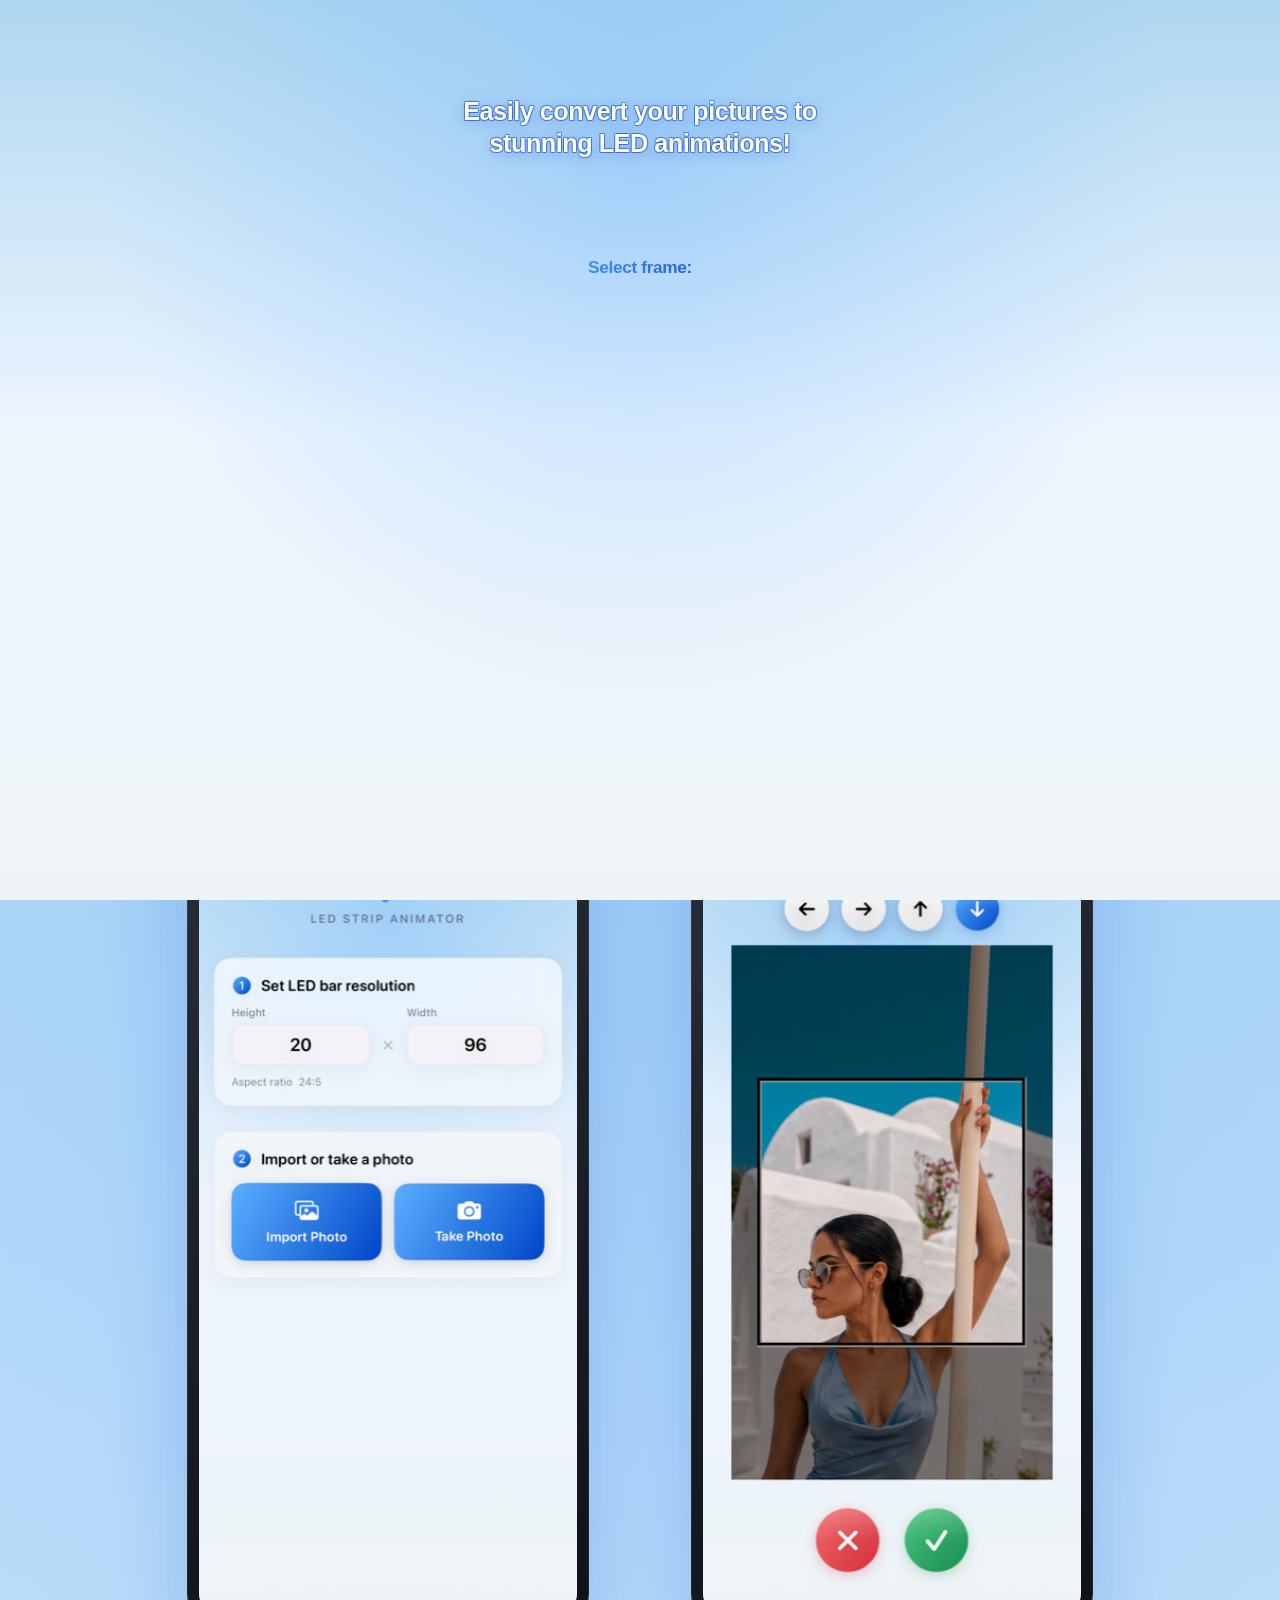
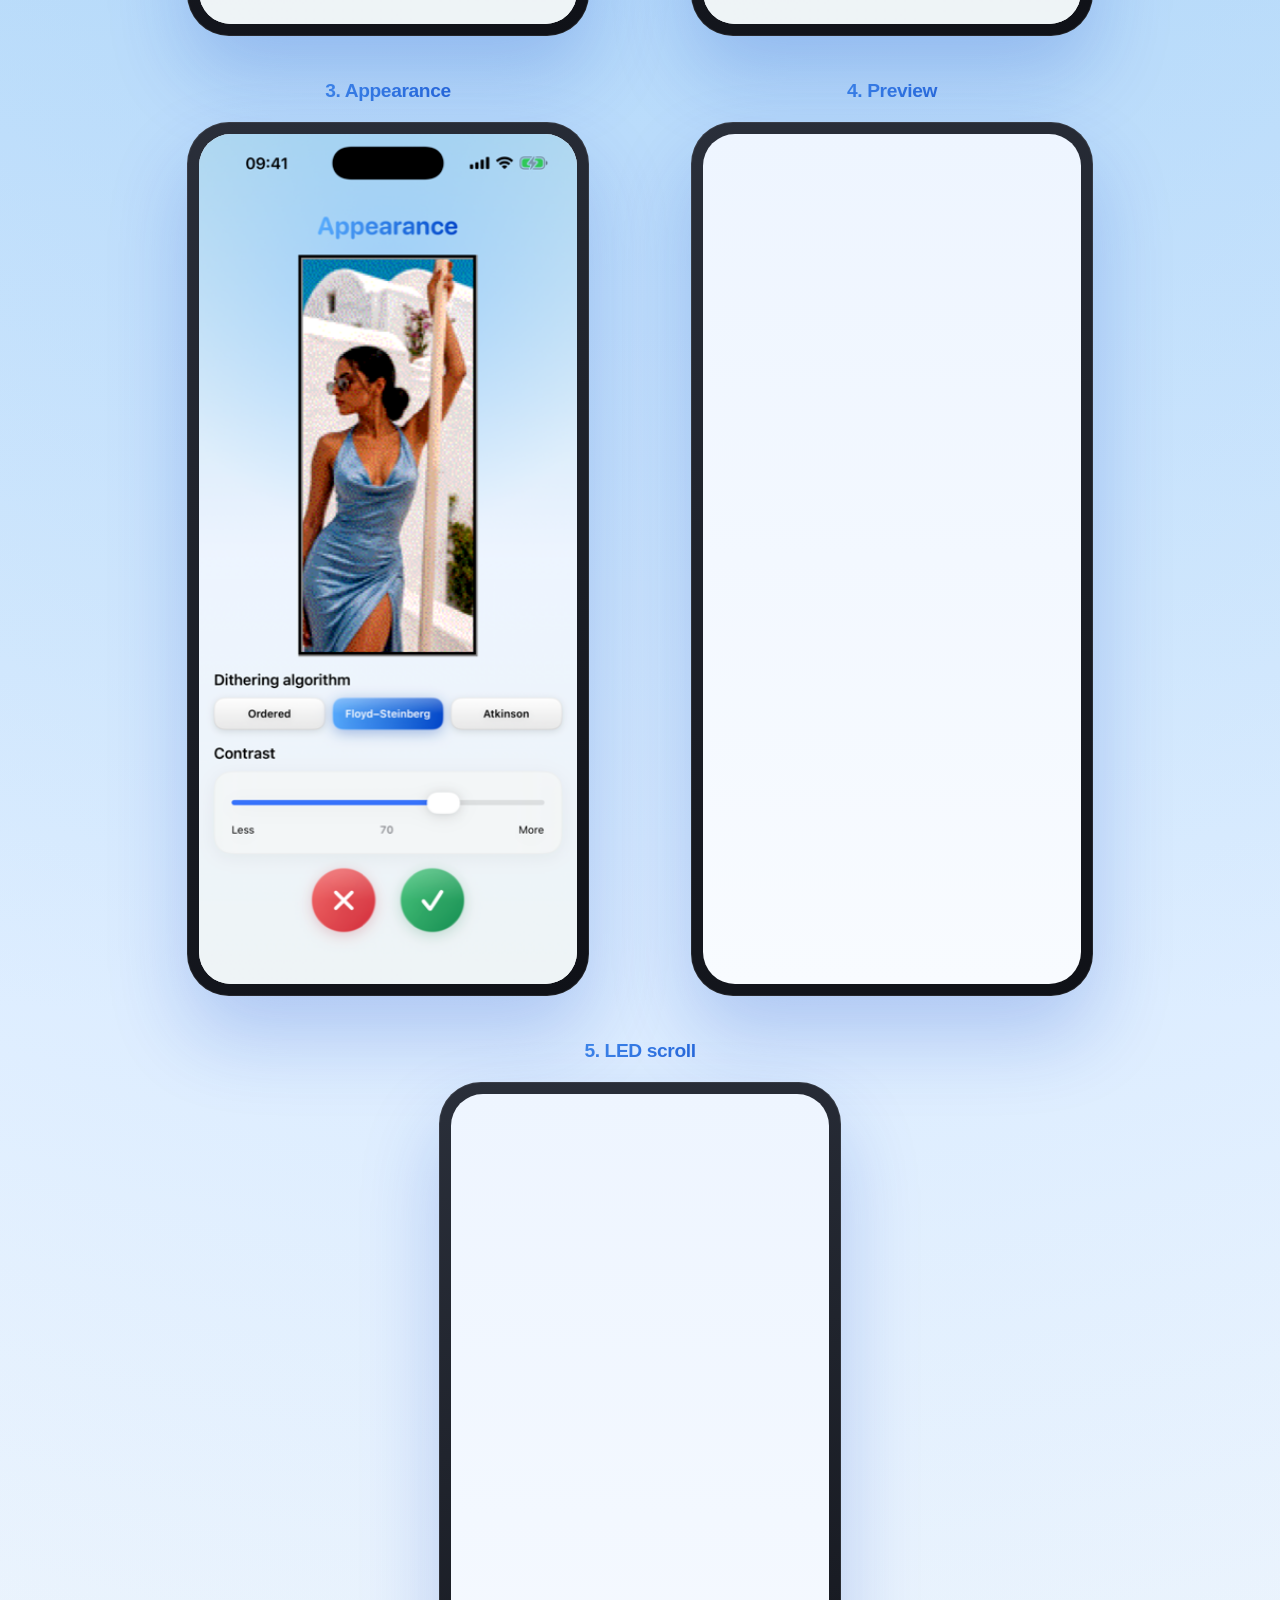
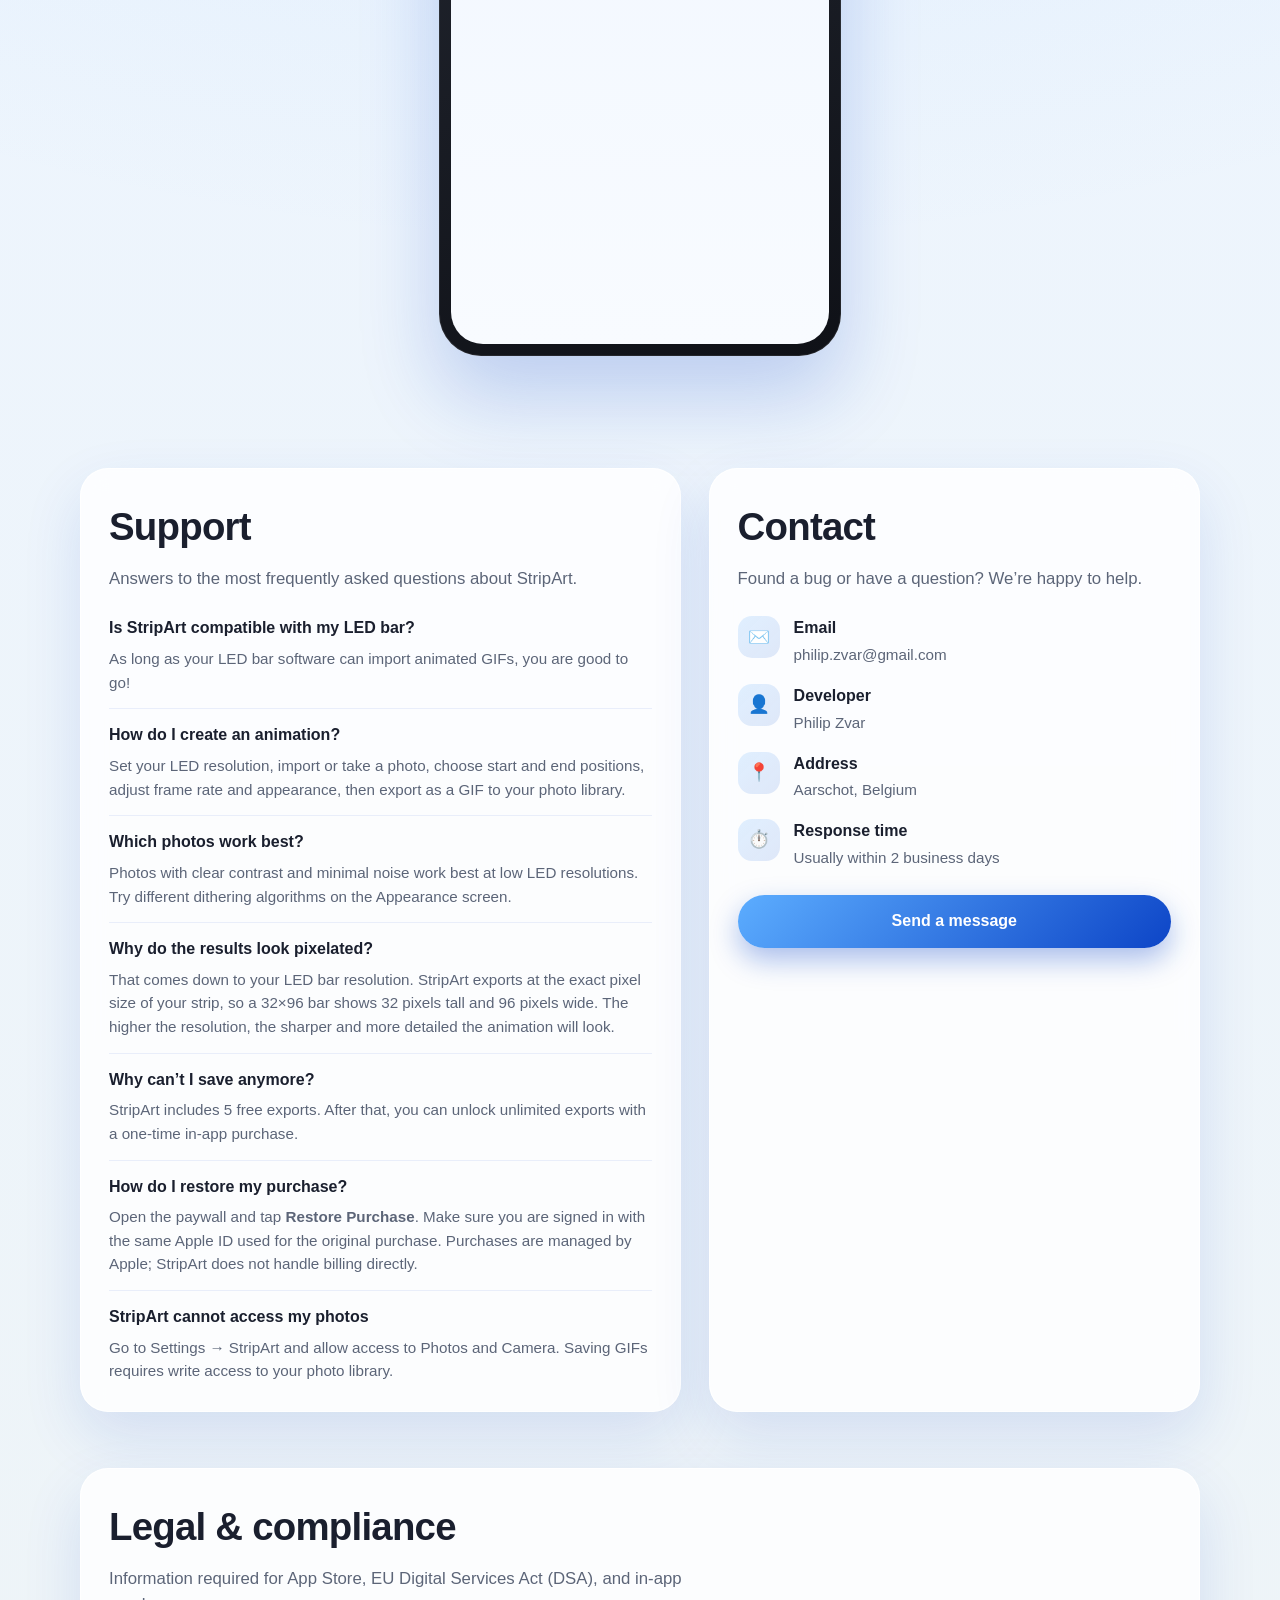
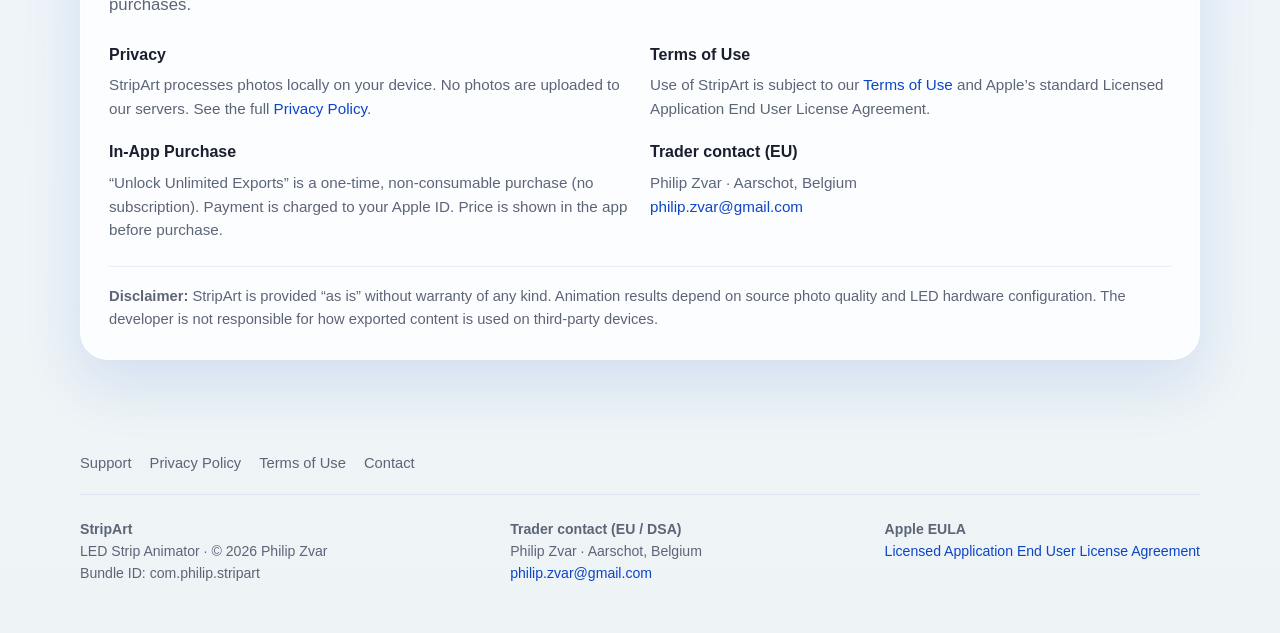
==== index.html @ b0924575 "Replace website screenshots and preview videos with new assets. Update setup (20×96), animation, app" ====
<!DOCTYPE html>
<html lang="en">
<head>
  <meta charset="UTF-8">
  <meta name="viewport" content="width=device-width, initial-scale=1.0">
  <meta name="description" content="StripArt — transform photos into eye-catching LED animations. Design, export as GIF, and let your lights scroll!">
  <title>StripArt — Support &amp; Contact</title>
  <link rel="icon" href="assets/icon.png" sizes="512x512">
  <link rel="apple-touch-icon" href="assets/icon-1024.png">
  <link rel="stylesheet" href="styles.css">
</head>
<body class="startup-open">
  <div id="startup-overlay" class="startup-overlay" role="dialog" aria-modal="true" aria-label="StripArt introduction — tap to continue">
    <div class="startup-stage">
      <video class="startup-video" autoplay loop muted playsinline preload="auto" aria-hidden="true">
        <source src="assets/startup-animation.mp4?v=20260629" type="video/mp4">
      </video>
      <p class="startup-headline">Easily convert your pictures to stunning LED animations!</p>
      <p class="startup-phone-label">Select frame:</p>
    </div>
  </div>

  <header class="site-header">
    <div class="container nav">
      <a class="brand" href="index.html">
        <img src="assets/icon.png" srcset="assets/icon.png 512w, assets/icon-1024.png 1024w" sizes="44px" alt="StripArt app icon" width="44" height="44">
        StripArt
      </a>
      <ul class="nav-links">
        <li><a href="#screenshots">Screenshots</a></li>
        <li><a href="#support">Support</a></li>
        <li><a href="#contact">Contact</a></li>
        <li><a href="privacy.html">Privacy</a></li>
        <li><a href="terms.html">Terms</a></li>
      </ul>
    </div>
  </header>

  <main id="top">
    <section class="hero container">
      <div class="hero-copy">
        <h1><span>StripArt</span><br>LED Strip Animator</h1>
        <p class="subtitle">
          Transform photos into eye-catching LED animations. Design, export as GIF, and let your lights scroll!
        </p>
        <div class="hero-actions">
          <a class="btn btn-primary" href="mailto:philip.zvar@gmail.com?subject=StripArt%20Support">Email support</a>
          <a class="btn btn-secondary" href="#support">FAQ</a>
        </div>
      </div>

      <div class="hero-device">
        <div class="icon-showcase" aria-hidden="true">
          <div class="icon-showcase-glow"></div>
          <img src="assets/icon-1024.png" alt="StripArt app icon" class="icon-showcase-image" width="1024" height="1024">
        </div>
      </div>
    </section>

    <section class="section" id="screenshots">
      <div class="container">
        <div class="section-header">
          <h2>StripArt in action</h2>
          <p>From setting your LED resolution to exporting a pixel-perfect GIF — see how it works.</p>
        </div>

        <div class="screenshots-grid">
          <figure class="screenshot-card">
            <figcaption>1. Setup</figcaption>
            <div class="phone-frame">
              <div class="phone-screen">
                <img
                  src="assets/screenshots/01-setup-804w.png?v=20260701"
                  srcset="assets/screenshots/01-setup-804w.png?v=20260701 804w, assets/screenshots/01-setup.png?v=20260701 1320w"
                  sizes="(max-width: 640px) 336px, 378px"
                  width="402"
                  height="874"
                  alt="StripArt setup — set LED resolution (20×96) and import a photo"
                  decoding="async"
                >
              </div>
            </div>
          </figure>

          <figure class="screenshot-card">
            <figcaption>2. Animation</figcaption>
            <div class="phone-frame">
              <div class="phone-screen">
                <img
                  src="assets/screenshots/02-animation-804w.png?v=20260701"
                  srcset="assets/screenshots/02-animation-804w.png?v=20260701 804w, assets/screenshots/02-animation.png?v=20260701 1320w"
                  sizes="(max-width: 640px) 336px, 378px"
                  width="402"
                  height="874"
                  alt="StripArt animation — define the starting view"
                  decoding="async"
                >
              </div>
            </div>
          </figure>

          <figure class="screenshot-card">
            <figcaption>3. Appearance</figcaption>
            <div class="phone-frame">
              <div class="phone-screen">
                <img
                  src="assets/screenshots/03-appearance-804w.png?v=20260701"
                  srcset="assets/screenshots/03-appearance-804w.png?v=20260701 804w, assets/screenshots/03-appearance.png?v=20260701 1320w"
                  sizes="(max-width: 640px) 336px, 378px"
                  width="402"
                  height="874"
                  alt="StripArt appearance — dithering and contrast"
                  decoding="async"
                >
              </div>
            </div>
          </figure>

          <figure class="screenshot-card">
            <figcaption>4. Preview</figcaption>
            <div class="phone-frame">
              <div class="phone-screen">
                <video autoplay loop muted playsinline preload="auto" aria-label="StripArt preview animation">
                  <source src="assets/screenshots/04-preview.mp4?v=20260701" type="video/mp4">
                  <source src="assets/screenshots/04-preview.mov?v=20260701" type="video/quicktime">
                </video>
              </div>
            </div>
          </figure>

          <figure class="screenshot-card">
            <figcaption>5. LED scroll</figcaption>
            <div class="phone-frame">
              <div class="phone-screen">
                <video autoplay loop muted playsinline preload="auto" aria-label="StripArt LED scroll animation">
                  <source src="assets/screenshots/05-preview.mp4?v=20260701" type="video/mp4">
                  <source src="assets/screenshots/05-preview.mov?v=20260701" type="video/quicktime">
                </video>
              </div>
            </div>
          </figure>
        </div>
      </div>
    </section>

    <section class="section" id="support">
      <div class="container support-grid">
        <div class="card">
          <div class="section-header align-left">
            <h2>Support</h2>
            <p>Answers to the most frequently asked questions about StripArt.</p>
          </div>

          <div class="faq-item">
            <h3>Is StripArt compatible with my LED bar?</h3>
            <p>
              As long as your LED bar software can import animated GIFs, you are good to go!
            </p>
          </div>

          <div class="faq-item">
            <h3>How do I create an animation?</h3>
            <p>
              Set your LED resolution, import or take a photo, choose start and end positions,
              adjust frame rate and appearance, then export as a GIF to your photo library.
            </p>
          </div>

          <div class="faq-item">
            <h3>Which photos work best?</h3>
            <p>
              Photos with clear contrast and minimal noise work best at low LED resolutions.
              Try different dithering algorithms on the Appearance screen.
            </p>
          </div>

          <div class="faq-item">
            <h3>Why do the results look pixelated?</h3>
            <p>
              That comes down to your LED bar resolution. StripArt exports at the exact pixel
              size of your strip, so a 32×96 bar shows 32 pixels tall and 96 pixels wide.
              The higher the resolution, the sharper and more detailed the animation will look.
            </p>
          </div>

          <div class="faq-item">
            <h3>Why can’t I save anymore?</h3>
            <p>
              StripArt includes 5 free exports. After that, you can unlock unlimited exports
              with a one-time in-app purchase.
            </p>
          </div>

          <div class="faq-item">
            <h3>How do I restore my purchase?</h3>
            <p>
              Open the paywall and tap <strong>Restore Purchase</strong>. Make sure you are
              signed in with the same Apple ID used for the original purchase. Purchases are
              managed by Apple; StripArt does not handle billing directly.
            </p>
          </div>

          <div class="faq-item">
            <h3>StripArt cannot access my photos</h3>
            <p>
              Go to Settings → StripArt and allow access to Photos and Camera.
              Saving GIFs requires write access to your photo library.
            </p>
          </div>
        </div>

        <div class="card" id="contact">
          <div class="section-header align-left">
            <h2>Contact</h2>
            <p>Found a bug or have a question? We’re happy to help.</p>
          </div>

          <ul class="contact-list">
            <li>
              <div class="contact-icon" aria-hidden="true">✉️</div>
              <div>
                <strong>Email</strong>
                <a href="mailto:philip.zvar@gmail.com?subject=StripArt%20Support">philip.zvar@gmail.com</a>
              </div>
            </li>
            <li>
              <div class="contact-icon" aria-hidden="true">👤</div>
              <div>
                <strong>Developer</strong>
                <span>Philip Zvar</span>
              </div>
            </li>
            <li>
              <div class="contact-icon" aria-hidden="true">📍</div>
              <div>
                <strong>Address</strong>
                <span>Aarschot, Belgium</span>
              </div>
            </li>
            <li>
              <div class="contact-icon" aria-hidden="true">⏱️</div>
              <div>
                <strong>Response time</strong>
                <span>Usually within 2 business days</span>
              </div>
            </li>
          </ul>

          <p class="contact-cta">
            <a class="btn btn-primary full-width" href="mailto:philip.zvar@gmail.com?subject=StripArt%20Support">
              Send a message
            </a>
          </p>
        </div>
      </div>
    </section>

    <section class="section legal-summary">
      <div class="container">
        <div class="card">
          <div class="section-header align-left">
            <h2>Legal &amp; compliance</h2>
            <p>Information required for App Store, EU Digital Services Act (DSA), and in-app purchases.</p>
          </div>

          <div class="legal-grid">
            <div class="legal-block">
              <h3>Privacy</h3>
              <p>
                StripArt processes photos locally on your device. No photos are uploaded to
                our servers. See the full <a href="privacy.html">Privacy Policy</a>.
              </p>
            </div>
            <div class="legal-block">
              <h3>Terms of Use</h3>
              <p>
                Use of StripArt is subject to our <a href="terms.html">Terms of Use</a> and
                Apple’s standard Licensed Application End User License Agreement.
              </p>
            </div>
            <div class="legal-block">
              <h3>In-App Purchase</h3>
              <p>
                “Unlock Unlimited Exports” is a one-time, non-consumable purchase (no subscription).
                Payment is charged to your Apple ID. Price is shown in the app before purchase.
              </p>
            </div>
            <div class="legal-block">
              <h3>Trader contact (EU)</h3>
              <p>
                Philip Zvar · Aarschot, Belgium<br>
                <a href="mailto:philip.zvar@gmail.com">philip.zvar@gmail.com</a>
              </p>
            </div>
          </div>

          <p class="disclaimer">
            <strong>Disclaimer:</strong> StripArt is provided “as is” without warranty of any kind.
            Animation results depend on source photo quality and LED hardware configuration.
            The developer is not responsible for how exported content is used on third-party devices.
          </p>
        </div>
      </div>
    </section>
  </main>

  <footer class="site-footer">
    <div class="container">
      <nav class="footer-nav" aria-label="Legal">
        <a href="index.html">Support</a>
        <a href="privacy.html">Privacy Policy</a>
        <a href="terms.html">Terms of Use</a>
        <a href="mailto:philip.zvar@gmail.com">Contact</a>
      </nav>
      <div class="footer-grid">
        <div>
          <strong>StripArt</strong><br>
          LED Strip Animator · © 2026 Philip Zvar<br>
          Bundle ID: com.philip.stripart
        </div>
        <div>
          <strong>Trader contact (EU / DSA)</strong><br>
          Philip Zvar · Aarschot, Belgium<br>
          <a href="mailto:philip.zvar@gmail.com">philip.zvar@gmail.com</a>
        </div>
        <div>
          <strong>Apple EULA</strong><br>
          <a href="https://www.apple.com/legal/internet-services/itunes/dev/stdeula/" rel="noopener noreferrer">
            Licensed Application End User License Agreement
          </a>
        </div>
      </div>
    </div>
  </footer>
  <script>
    (function () {
      var overlay = document.getElementById("startup-overlay");
      if (!overlay) return;

      function dismiss() {
        overlay.classList.add("is-dismissed");
        document.body.classList.remove("startup-open");
        overlay.setAttribute("aria-hidden", "true");
      }

      overlay.addEventListener("click", dismiss);
      document.addEventListener("keydown", function (event) {
        if (!overlay.classList.contains("is-dismissed") && (event.key === "Escape" || event.key === "Enter" || event.key === " ")) {
          event.preventDefault();
          dismiss();
        }
      });
    })();
  </script>
</body>
</html>
---- styles.css ----
:root {
  --blue-light: #5cadff;
  --blue-dark: #0d45c7;
  --blue-shadow: rgba(13, 69, 199, 0.35);
  --green-light: #4dc780;
  --green-dark: #1a8c52;
  /* Sky gradient — sampled from startup-animation.mp4 */
  --sky-top: #afd7f0;
  --sky-mid: #edf5ff;
  --sky-bottom: #eef4f6;
  --sky-glow: rgba(92, 173, 255, 0.35);
  --bg-top: var(--sky-top);
  --bg-bottom: var(--sky-bottom);
  --text: #1a1f2e;
  --text-muted: #5c6578;
  --card: rgba(255, 255, 255, 0.82);
  --card-border: rgba(255, 255, 255, 0.95);
  --radius-lg: 28px;
  --radius-md: 18px;
  --radius-sm: 14px;
  --shadow: 0 24px 60px rgba(13, 69, 199, 0.12);
  --font: "SF Pro Display", "SF Pro Text", -apple-system, BlinkMacSystemFont, "Segoe UI", sans-serif;
}

* {
  box-sizing: border-box;
  margin: 0;
  padding: 0;
}

body.startup-open {
  overflow: hidden;
}

.startup-overlay {
  position: fixed;
  inset: 0;
  z-index: 100;
  display: grid;
  place-items: center;
  background:
    radial-gradient(circle at 50% 18%, var(--sky-glow), transparent 55%),
    linear-gradient(180deg, var(--sky-top) 0%, var(--sky-mid) 48%, var(--sky-bottom) 100%);
  cursor: pointer;
  transition: opacity 0.45s ease, visibility 0.45s ease;
}

.startup-overlay.is-dismissed {
  opacity: 0;
  visibility: hidden;
  pointer-events: none;
}

.startup-stage {
  position: relative;
  width: min(100vw, calc(100vh * 853 / 1844));
  height: min(100vh, calc(100vw * 1844 / 853));
  max-height: 100vh;
}

.startup-video {
  width: 100%;
  height: 100%;
  object-fit: contain;
  display: block;
  pointer-events: none;
}

.startup-headline {
  position: absolute;
  top: 10.5%;
  left: 7%;
  right: 7%;
  margin: 0;
  text-align: center;
  font-family: var(--font);
  font-weight: 700;
  font-size: clamp(1.08rem, 4.8vw, 1.58rem);
  line-height: 1.28;
  letter-spacing: -0.02em;
  color: #fff;
  -webkit-text-stroke: 0.45px rgba(13, 69, 199, 0.42);
  paint-order: stroke fill;
  text-shadow:
    -1px -1px 0 rgba(13, 69, 199, 0.38),
    1px -1px 0 rgba(13, 69, 199, 0.38),
    -1px 1px 0 rgba(13, 69, 199, 0.38),
    1px 1px 0 rgba(13, 69, 199, 0.38),
    0 3px 16px rgba(13, 69, 199, 0.32);
  pointer-events: none;
}

.startup-phone-label {
  position: absolute;
  top: 28.5%;
  left: 21%;
  right: 21%;
  margin: 0;
  text-align: center;
  font-family: var(--font);
  font-weight: 700;
  font-size: clamp(0.82rem, 3.4vw, 1.08rem);
  line-height: 1.2;
  letter-spacing: -0.02em;
  background: linear-gradient(135deg, var(--blue-light), var(--blue-dark));
  -webkit-background-clip: text;
  background-clip: text;
  color: transparent;
  pointer-events: none;
}

@media (max-width: 640px) {
  .startup-headline {
    top: 9.5%;
    left: 5%;
    right: 5%;
    font-size: clamp(1rem, 5.2vw, 1.28rem);
  }

  .startup-phone-label {
    top: 27.5%;
    left: 18%;
    right: 18%;
  }
}

html {
  scroll-behavior: smooth;
}

body {
  font-family: var(--font);
  color: var(--text);
  background:
    radial-gradient(circle at 50% 18%, var(--sky-glow), transparent 55%),
    linear-gradient(180deg, var(--sky-top) 0%, var(--sky-mid) 48%, var(--sky-bottom) 100%);
  min-height: 100vh;
  line-height: 1.55;
}

a {
  color: var(--blue-dark);
  text-decoration: none;
}

a:hover {
  text-decoration: underline;
}

.container {
  width: min(1120px, calc(100% - 40px));
  margin: 0 auto;
}

.site-header {
  position: sticky;
  top: 0;
  z-index: 20;
  backdrop-filter: blur(18px);
  background: rgba(248, 251, 255, 0.72);
  border-bottom: 1px solid rgba(13, 69, 199, 0.08);
}

.nav {
  display: flex;
  align-items: center;
  justify-content: space-between;
  gap: 24px;
  padding: 16px 0;
}

.brand {
  display: flex;
  align-items: center;
  gap: 14px;
  font-weight: 700;
  font-size: 1.15rem;
  color: var(--text);
}

.brand img {
  width: 44px;
  height: 44px;
  border-radius: 11px;
  box-shadow: 0 8px 20px rgba(0, 0, 0, 0.14);
}

.nav-links {
  display: flex;
  gap: 22px;
  list-style: none;
  font-size: 0.95rem;
  font-weight: 500;
}

.nav-links a {
  color: var(--text-muted);
  text-decoration: none;
}

.nav-links a:hover {
  color: var(--blue-dark);
}

.hero {
  display: grid;
  grid-template-columns: 1.05fr 0.95fr;
  gap: 48px;
  align-items: center;
  padding: 72px 0 56px;
}

.hero-copy h1 {
  font-size: clamp(2.4rem, 5vw, 3.6rem);
  line-height: 1.05;
  letter-spacing: -0.03em;
  margin-bottom: 16px;
}

.hero-copy h1 span {
  background: linear-gradient(135deg, var(--blue-light), var(--blue-dark));
  -webkit-background-clip: text;
  background-clip: text;
  color: transparent;
}

.hero-copy .subtitle {
  font-size: 1.15rem;
  color: var(--text-muted);
  max-width: 34rem;
  margin-bottom: 28px;
}

.hero-actions {
  display: flex;
  flex-wrap: wrap;
  gap: 14px;
}

.btn {
  display: inline-flex;
  align-items: center;
  justify-content: center;
  gap: 8px;
  padding: 14px 22px;
  border-radius: 999px;
  border: none;
  font: inherit;
  font-weight: 600;
  cursor: pointer;
  text-decoration: none;
  transition: transform 0.18s ease, box-shadow 0.18s ease;
}

.btn:hover {
  transform: translateY(-1px);
  text-decoration: none;
}

.btn-primary {
  color: white;
  background: linear-gradient(135deg, var(--blue-light), var(--blue-dark));
  box-shadow: 0 12px 28px var(--blue-shadow);
}

.btn-secondary {
  color: var(--text);
  background: linear-gradient(180deg, #fff, #eceff4);
  box-shadow: 0 8px 18px rgba(0, 0, 0, 0.08);
}

.hero-device {
  display: flex;
  justify-content: center;
}

.icon-showcase {
  position: relative;
  width: min(320px, 100%);
  aspect-ratio: 1;
  display: grid;
  place-items: center;
}

.icon-showcase-glow {
  position: absolute;
  inset: 8%;
  border-radius: 32%;
  background:
    radial-gradient(circle at 35% 30%, rgba(255, 220, 100, 0.45), transparent 42%),
    radial-gradient(circle at 70% 70%, rgba(255, 80, 160, 0.35), transparent 45%),
    radial-gradient(circle, rgba(92, 173, 255, 0.28), transparent 68%);
  filter: blur(18px);
}

.icon-showcase-image {
  position: relative;
  width: 72%;
  height: auto;
  border-radius: 22%;
  box-shadow:
    0 32px 64px rgba(13, 69, 199, 0.25),
    0 8px 24px rgba(0, 0, 0, 0.18);
}

.icon-screen {
  display: grid;
  place-items: center;
  background:
    radial-gradient(circle at 50% 35%, rgba(92, 173, 255, 0.18), transparent 55%),
    linear-gradient(180deg, #eef5ff, #f8fbff);
}

.icon-in-phone {
  width: 52%;
  height: auto;
  border-radius: 22%;
  box-shadow: 0 12px 28px rgba(13, 69, 199, 0.2);
  object-fit: contain;
}

.phone-screen img:not(.icon-in-phone),
.phone-screen video {
  width: 100%;
  height: 100%;
  object-fit: cover;
  object-position: top;
  display: block;
}

.screenshot-card .phone-screen img,
.screenshot-card .phone-screen video {
  image-rendering: -webkit-optimize-contrast;
}

.phone-frame {
  width: min(290px, 100%);
  aspect-ratio: 402 / 874;
  border-radius: 42px;
  padding: 12px;
  background: linear-gradient(160deg, #2a2f3a, #0f1117);
  box-shadow:
    0 40px 80px rgba(13, 69, 199, 0.22),
    inset 0 0 0 1px rgba(255, 255, 255, 0.08);
  position: relative;
}

.phone-frame::before {
  content: "";
  position: absolute;
  top: 10px;
  left: 50%;
  transform: translateX(-50%);
  width: 32%;
  height: 24px;
  border-radius: 999px;
  background: #0f1117;
  z-index: 2;
}

.phone-screen {
  width: 100%;
  height: 100%;
  border-radius: 32px;
  overflow: hidden;
  background: linear-gradient(180deg, #eef5ff, #f8fbff);
}

.section {
  padding: 56px 0;
}

.section-header {
  text-align: center;
  max-width: 640px;
  margin: 0 auto 40px;
}

.section-header.align-left {
  text-align: left;
  margin: 0 0 24px;
}

.contact-cta {
  margin-top: 24px;
}

.btn.full-width {
  width: 100%;
}

.legal-summary {
  padding-top: 0;
}

.legal-grid {
  display: grid;
  grid-template-columns: repeat(2, 1fr);
  gap: 20px;
  margin-bottom: 24px;
}

.legal-block h3 {
  font-size: 1rem;
  margin-bottom: 6px;
}

.legal-block p {
  color: var(--text-muted);
  font-size: 0.95rem;
}

.disclaimer {
  padding-top: 18px;
  border-top: 1px solid rgba(13, 69, 199, 0.08);
  color: var(--text-muted);
  font-size: 0.92rem;
}

.legal-page {
  padding: 48px 0 56px;
}

.legal-document h1 {
  font-size: clamp(1.8rem, 3vw, 2.4rem);
  margin-bottom: 8px;
}

.legal-meta {
  color: var(--text-muted);
  font-size: 0.92rem;
  margin-bottom: 28px;
}

.legal-document h2 {
  font-size: 1.15rem;
  margin: 28px 0 10px;
}

.legal-document h3 {
  font-size: 1rem;
  margin: 18px 0 8px;
}

.legal-document p,
.legal-document li {
  color: var(--text-muted);
  font-size: 0.96rem;
  margin-bottom: 10px;
}

.legal-document ul {
  padding-left: 1.25rem;
  margin-bottom: 12px;
}

.footer-nav {
  display: flex;
  flex-wrap: wrap;
  gap: 18px;
  margin-bottom: 20px;
  font-size: 0.92rem;
  font-weight: 500;
}

.footer-nav a {
  color: var(--text-muted);
  text-decoration: none;
}

.footer-nav a:hover {
  color: var(--blue-dark);
}

.section-header h2 {
  font-size: clamp(1.8rem, 3vw, 2.4rem);
  letter-spacing: -0.02em;
  margin-bottom: 10px;
}

.section-header p {
  color: var(--text-muted);
  font-size: 1.05rem;
}

.screenshots-grid {
  display: grid;
  grid-template-columns: repeat(2, minmax(0, 1fr));
  gap: 40px 48px;
  justify-items: center;
  max-width: 960px;
  margin: 0 auto;
}

.screenshot-card {
  width: 100%;
  max-width: 402px;
  text-align: center;
}

.screenshot-card .phone-frame {
  width: 100%;
  margin: 0 auto;
  padding: 12px;
  border-radius: 42px;
}

.screenshot-card .phone-frame::before {
  content: none;
}

.screenshot-card .phone-screen {
  border-radius: 32px;
}

.screenshot-card figcaption {
  margin-bottom: 16px;
  font-size: 1.2rem;
  font-weight: 700;
  letter-spacing: -0.02em;
  color: var(--text);
  background: linear-gradient(135deg, var(--blue-light), var(--blue-dark));
  -webkit-background-clip: text;
  background-clip: text;
  color: transparent;
}

/* Center the lone last card when the grid has an odd count. */
.screenshot-card:last-child:nth-child(odd) {
  grid-column: 1 / -1;
  justify-self: center;
}

/* CSS mock screens */
.mock-ui {
  height: 100%;
  padding: 46px 14px 16px;
  display: flex;
  flex-direction: column;
  gap: 10px;
  font-size: 10px;
}

.mock-title {
  font-size: 13px;
  font-weight: 700;
  text-align: center;
}

.mock-subtitle {
  font-size: 9px;
  color: var(--text-muted);
  text-align: center;
  line-height: 1.3;
}

.mock-card {
  background: rgba(255, 255, 255, 0.92);
  border-radius: 14px;
  padding: 10px;
  box-shadow: 0 8px 18px rgba(13, 69, 199, 0.08);
}

.mock-photo-area {
  position: relative;
  flex: 1;
  min-height: 150px;
  border-radius: 12px;
  overflow: hidden;
  background:
    linear-gradient(rgba(0, 0, 0, 0.15), rgba(0, 0, 0, 0.15)),
    url("assets/landscapes.jpg") center / cover;
  box-shadow: inset 0 0 0 2px #000;
}

.mock-crop-frame {
  position: absolute;
  inset: 22% 18%;
  border: 2px solid white;
  box-shadow: 0 0 0 999px rgba(0, 0, 0, 0.42);
}

.mock-crop-handle {
  position: absolute;
  width: 10px;
  height: 10px;
  background: white;
  border: 2px solid var(--blue-dark);
  border-radius: 50%;
}

.mock-crop-handle.tl { top: -5px; left: -5px; }
.mock-crop-handle.tr { top: -5px; right: -5px; }
.mock-crop-handle.bl { bottom: -5px; left: -5px; }
.mock-crop-handle.br { bottom: -5px; right: -5px; }

.mock-arrows {
  display: flex;
  justify-content: center;
  gap: 8px;
}

.mock-arrow {
  width: 28px;
  height: 28px;
  border-radius: 50%;
  display: grid;
  place-items: center;
  font-size: 12px;
  color: white;
  background: linear-gradient(135deg, var(--blue-light), var(--blue-dark));
}

.mock-arrow.dim {
  background: linear-gradient(180deg, #fff, #eceff4);
  color: var(--text);
}

.mock-buttons {
  display: flex;
  gap: 8px;
  margin-top: auto;
}

.mock-btn {
  flex: 1;
  padding: 8px 0;
  border-radius: 999px;
  text-align: center;
  font-weight: 700;
  color: white;
  font-size: 9px;
}

.mock-btn.cancel {
  color: var(--text);
  background: linear-gradient(180deg, #fff, #eceff4);
}

.mock-btn.confirm {
  background: linear-gradient(135deg, var(--green-light), var(--green-dark));
}

.mock-dither-row {
  display: grid;
  grid-template-columns: repeat(4, 1fr);
  gap: 4px;
}

.mock-pill {
  padding: 6px 2px;
  border-radius: 10px;
  text-align: center;
  font-size: 7px;
  font-weight: 700;
  background: linear-gradient(180deg, #fff, #eceff4);
}

.mock-pill.active {
  color: white;
  background: linear-gradient(135deg, var(--blue-light), var(--blue-dark));
}

.mock-slider {
  height: 4px;
  border-radius: 999px;
  background: #d8e2f2;
  position: relative;
  margin: 8px 0;
}

.mock-slider::after {
  content: "";
  position: absolute;
  left: 58%;
  top: 50%;
  transform: translate(-50%, -50%);
  width: 12px;
  height: 12px;
  border-radius: 50%;
  background: white;
  box-shadow: 0 2px 8px rgba(0, 0, 0, 0.18);
}

.mock-led-preview {
  aspect-ratio: 96 / 36;
  width: 100%;
  background:
    url("assets/landscapes.jpg") center / cover;
  image-rendering: pixelated;
  filter: contrast(1.15) saturate(0.9);
  box-shadow: inset 0 0 0 2px #000, inset 0 0 0 4px #8a8a8a;
}

.mock-badge {
  text-align: center;
  font-size: 9px;
  font-weight: 700;
  color: #d97706;
}

.support-grid {
  display: grid;
  grid-template-columns: 1.1fr 0.9fr;
  gap: 28px;
}

.card {
  background: var(--card);
  border: 1px solid var(--card-border);
  border-radius: var(--radius-lg);
  padding: 28px;
  box-shadow: var(--shadow);
  backdrop-filter: blur(12px);
}

.faq-item + .faq-item {
  border-top: 1px solid rgba(13, 69, 199, 0.08);
  margin-top: 14px;
  padding-top: 14px;
}

.faq-item h3 {
  font-size: 1rem;
  margin-bottom: 6px;
}

.faq-item p {
  color: var(--text-muted);
  font-size: 0.95rem;
}

.contact-list {
  list-style: none;
  display: grid;
  gap: 16px;
}

.contact-list li {
  display: flex;
  gap: 14px;
  align-items: flex-start;
}

.contact-icon {
  width: 42px;
  height: 42px;
  border-radius: 14px;
  display: grid;
  place-items: center;
  background: linear-gradient(135deg, rgba(92, 173, 255, 0.18), rgba(13, 69, 199, 0.12));
  font-size: 1.1rem;
}

.contact-list strong {
  display: block;
  margin-bottom: 2px;
}

.contact-list span,
.contact-list a {
  color: var(--text-muted);
  font-size: 0.95rem;
}

.site-footer {
  padding: 36px 0 48px;
  color: var(--text-muted);
  font-size: 0.88rem;
}

.footer-grid {
  display: flex;
  justify-content: space-between;
  gap: 24px;
  flex-wrap: wrap;
  padding-top: 24px;
  border-top: 1px solid rgba(13, 69, 199, 0.08);
}

@media (max-width: 980px) {
  .hero,
  .support-grid,
  .legal-grid {
    grid-template-columns: 1fr;
  }

  .screenshots-grid {
    max-width: 100%;
    gap: 32px;
  }

  .screenshot-card {
    max-width: min(402px, 100%);
  }

  .nav-links {
    display: none;
  }
}

@media (max-width: 640px) {
  .hero {
    padding-top: 42px;
  }

  .screenshots-grid {
    grid-template-columns: 1fr;
  }

  .screenshot-card {
    max-width: min(360px, 100%);
  }
}
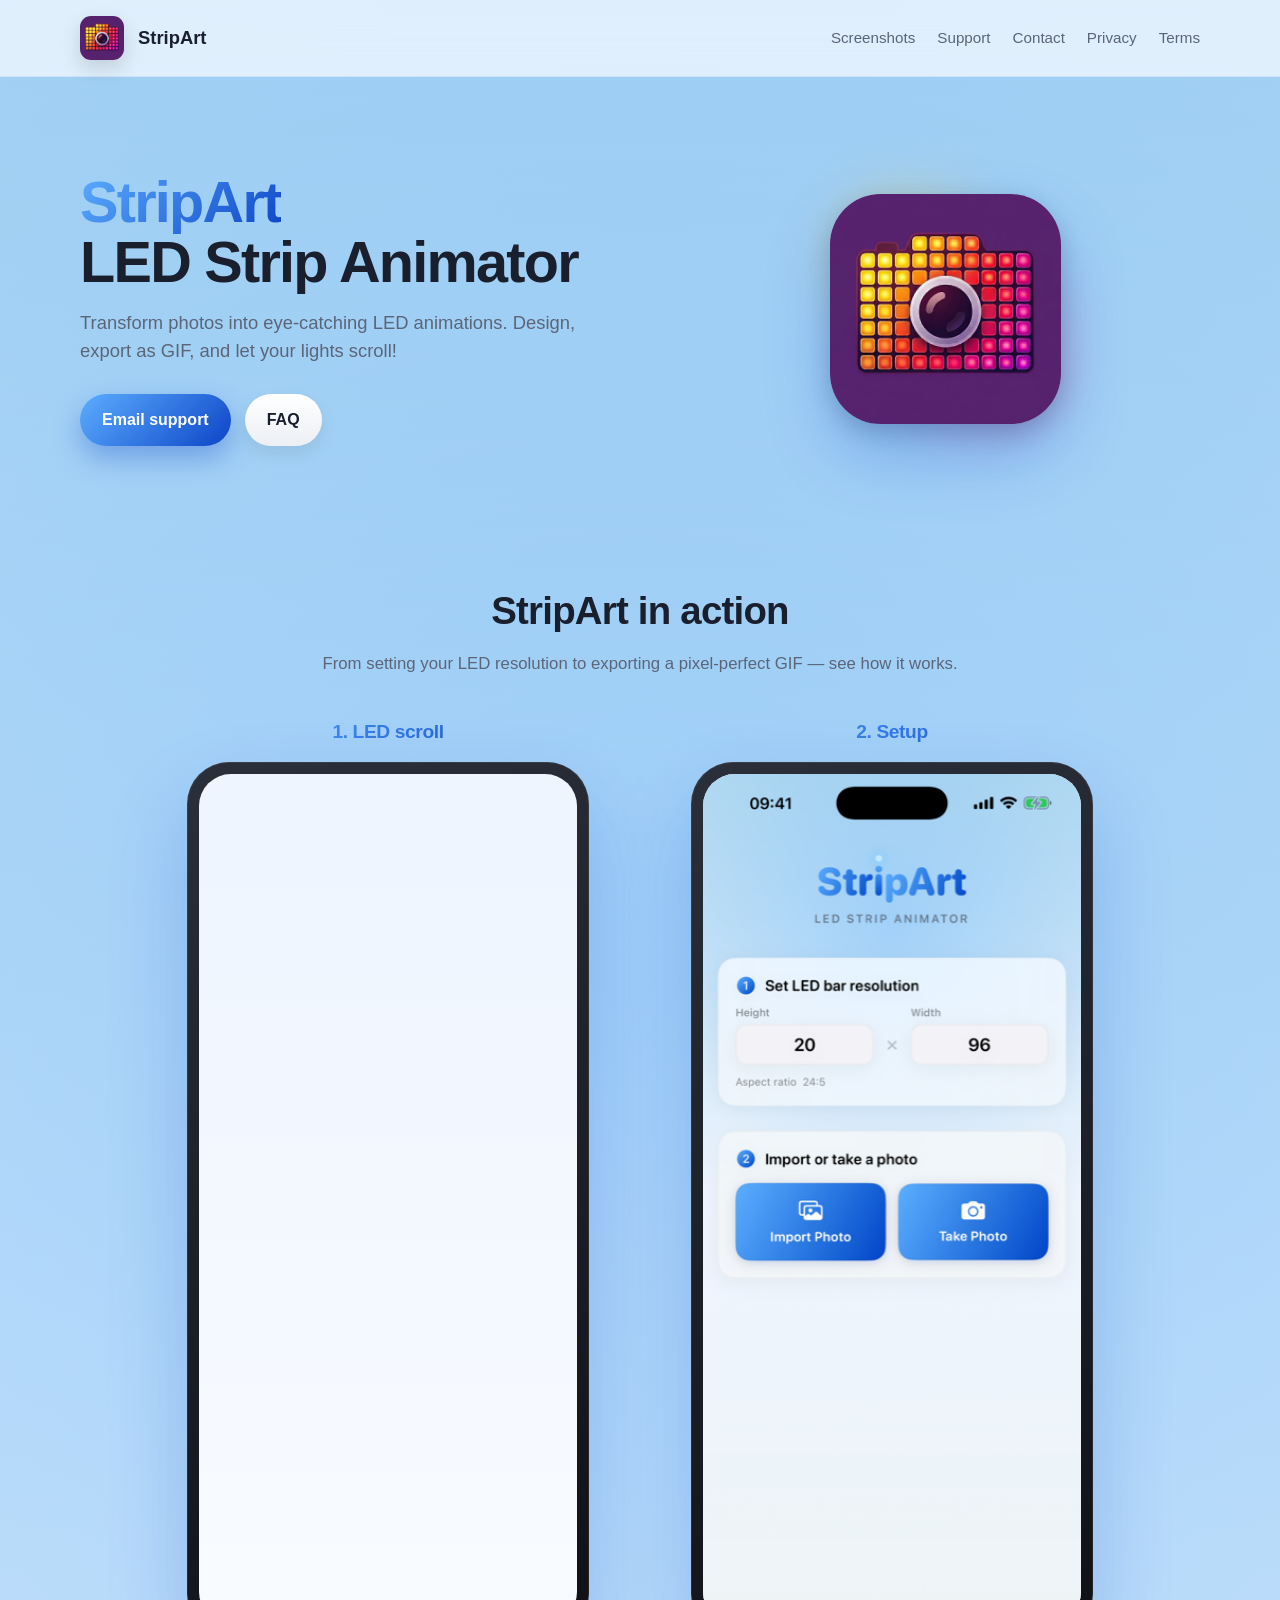
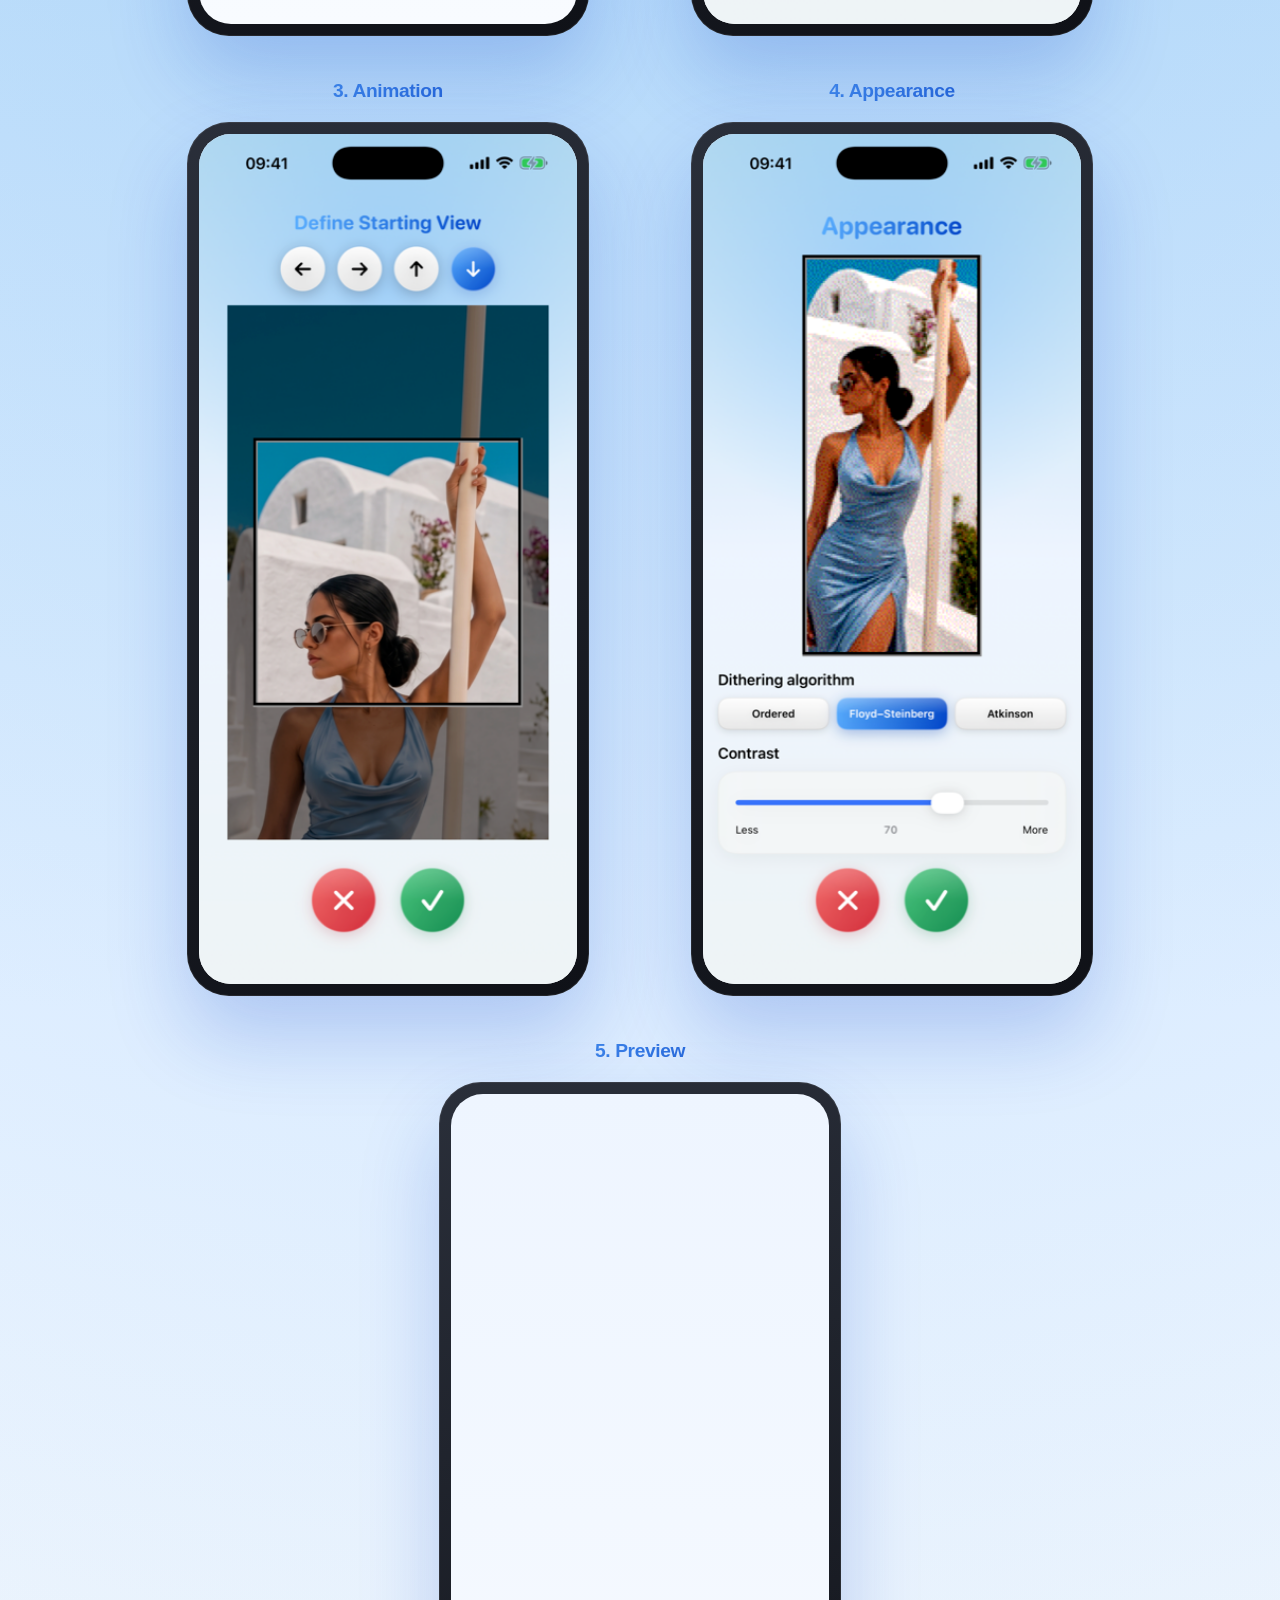
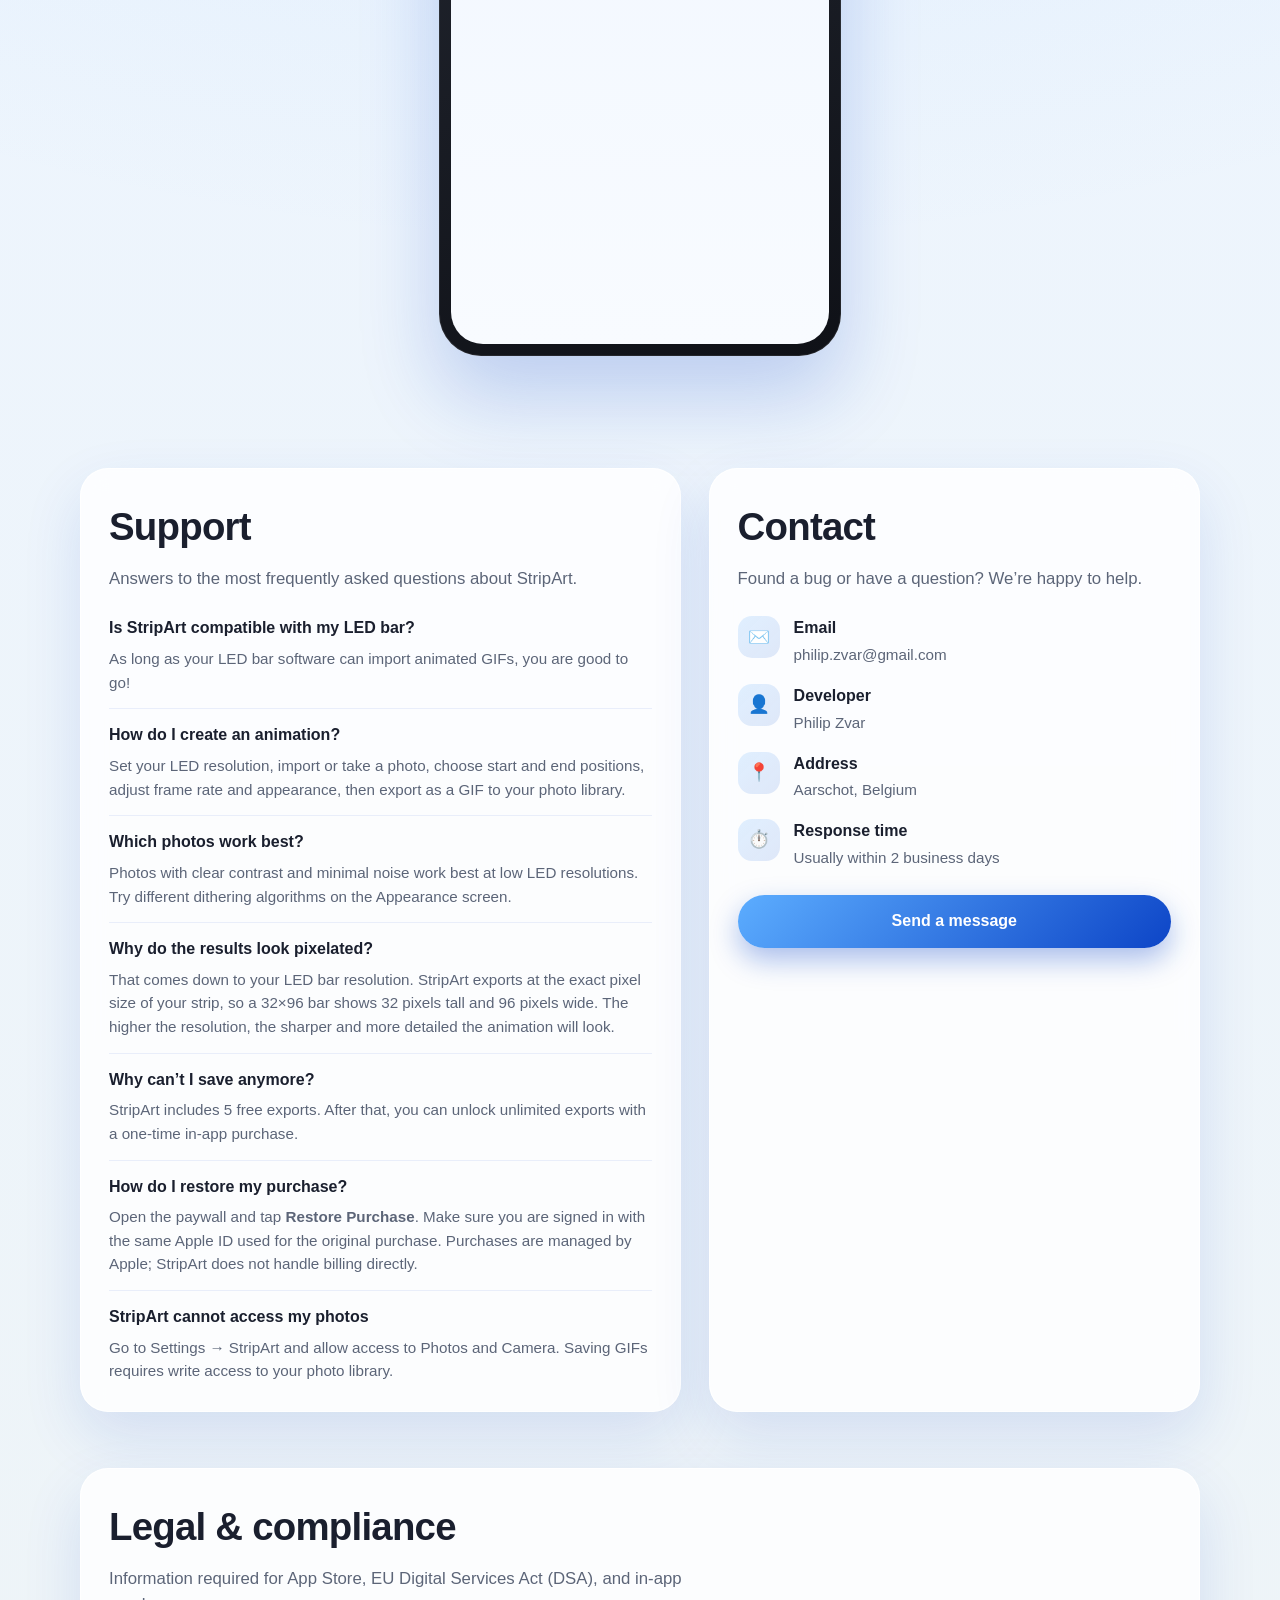
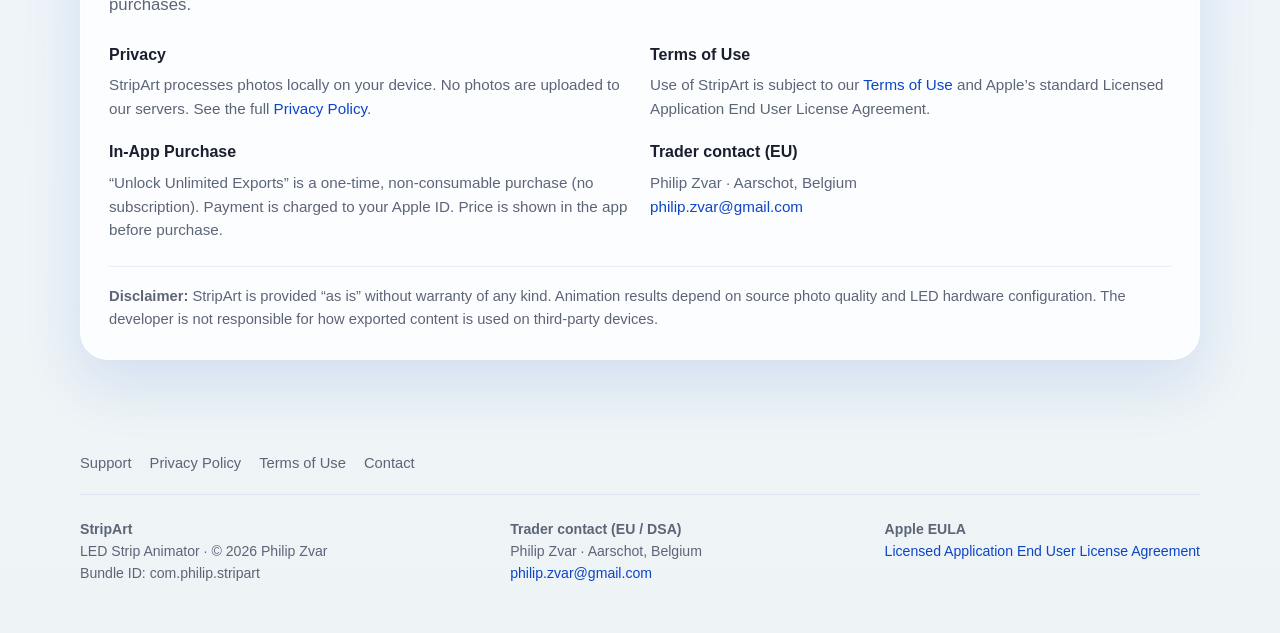
==== commit 17f30930: "Remove startup overlay and lead with LED scroll video. Visitors land directly on the hero; 05-previe" ====
--- a/index.html
+++ b/index.html
@@ -9,17 +9,7 @@
   <link rel="apple-touch-icon" href="assets/icon-1024.png">
   <link rel="stylesheet" href="styles.css">
 </head>
-<body class="startup-open">
-  <div id="startup-overlay" class="startup-overlay" role="dialog" aria-modal="true" aria-label="StripArt introduction — tap to continue">
-    <div class="startup-stage">
-      <video class="startup-video" autoplay loop muted playsinline preload="auto" aria-hidden="true">
-        <source src="assets/startup-animation.mp4?v=20260629" type="video/mp4">
-      </video>
-      <p class="startup-headline">Easily convert your pictures to stunning LED animations!</p>
-      <p class="startup-phone-label">Select frame:</p>
-    </div>
-  </div>
-
+<body>
   <header class="site-header">
     <div class="container nav">
       <a class="brand" href="index.html">
@@ -66,7 +56,19 @@
 
         <div class="screenshots-grid">
           <figure class="screenshot-card">
-            <figcaption>1. Setup</figcaption>
+            <figcaption>1. LED scroll</figcaption>
+            <div class="phone-frame">
+              <div class="phone-screen">
+                <video autoplay loop muted playsinline preload="auto" aria-label="StripArt LED scroll animation">
+                  <source src="assets/screenshots/05-preview.mp4?v=20260701" type="video/mp4">
+                  <source src="assets/screenshots/05-preview.mov?v=20260701" type="video/quicktime">
+                </video>
+              </div>
+            </div>
+          </figure>
+
+          <figure class="screenshot-card">
+            <figcaption>2. Setup</figcaption>
             <div class="phone-frame">
               <div class="phone-screen">
                 <img
@@ -83,7 +85,7 @@
           </figure>
 
           <figure class="screenshot-card">
-            <figcaption>2. Animation</figcaption>
+            <figcaption>3. Animation</figcaption>
             <div class="phone-frame">
               <div class="phone-screen">
                 <img
@@ -100,7 +102,7 @@
           </figure>
 
           <figure class="screenshot-card">
-            <figcaption>3. Appearance</figcaption>
+            <figcaption>4. Appearance</figcaption>
             <div class="phone-frame">
               <div class="phone-screen">
                 <img
@@ -117,24 +119,12 @@
           </figure>
 
           <figure class="screenshot-card">
-            <figcaption>4. Preview</figcaption>
+            <figcaption>5. Preview</figcaption>
             <div class="phone-frame">
               <div class="phone-screen">
                 <video autoplay loop muted playsinline preload="auto" aria-label="StripArt preview animation">
                   <source src="assets/screenshots/04-preview.mp4?v=20260701" type="video/mp4">
                   <source src="assets/screenshots/04-preview.mov?v=20260701" type="video/quicktime">
-                </video>
-              </div>
-            </div>
-          </figure>
-
-          <figure class="screenshot-card">
-            <figcaption>5. LED scroll</figcaption>
-            <div class="phone-frame">
-              <div class="phone-screen">
-                <video autoplay loop muted playsinline preload="auto" aria-label="StripArt LED scroll animation">
-                  <source src="assets/screenshots/05-preview.mp4?v=20260701" type="video/mp4">
-                  <source src="assets/screenshots/05-preview.mov?v=20260701" type="video/quicktime">
                 </video>
               </div>
             </div>
@@ -332,25 +322,5 @@
       </div>
     </div>
   </footer>
-  <script>
-    (function () {
-      var overlay = document.getElementById("startup-overlay");
-      if (!overlay) return;
-
-      function dismiss() {
-        overlay.classList.add("is-dismissed");
-        document.body.classList.remove("startup-open");
-        overlay.setAttribute("aria-hidden", "true");
-      }
-
-      overlay.addEventListener("click", dismiss);
-      document.addEventListener("keydown", function (event) {
-        if (!overlay.classList.contains("is-dismissed") && (event.key === "Escape" || event.key === "Enter" || event.key === " ")) {
-          event.preventDefault();
-          dismiss();
-        }
-      });
-    })();
-  </script>
 </body>
 </html>
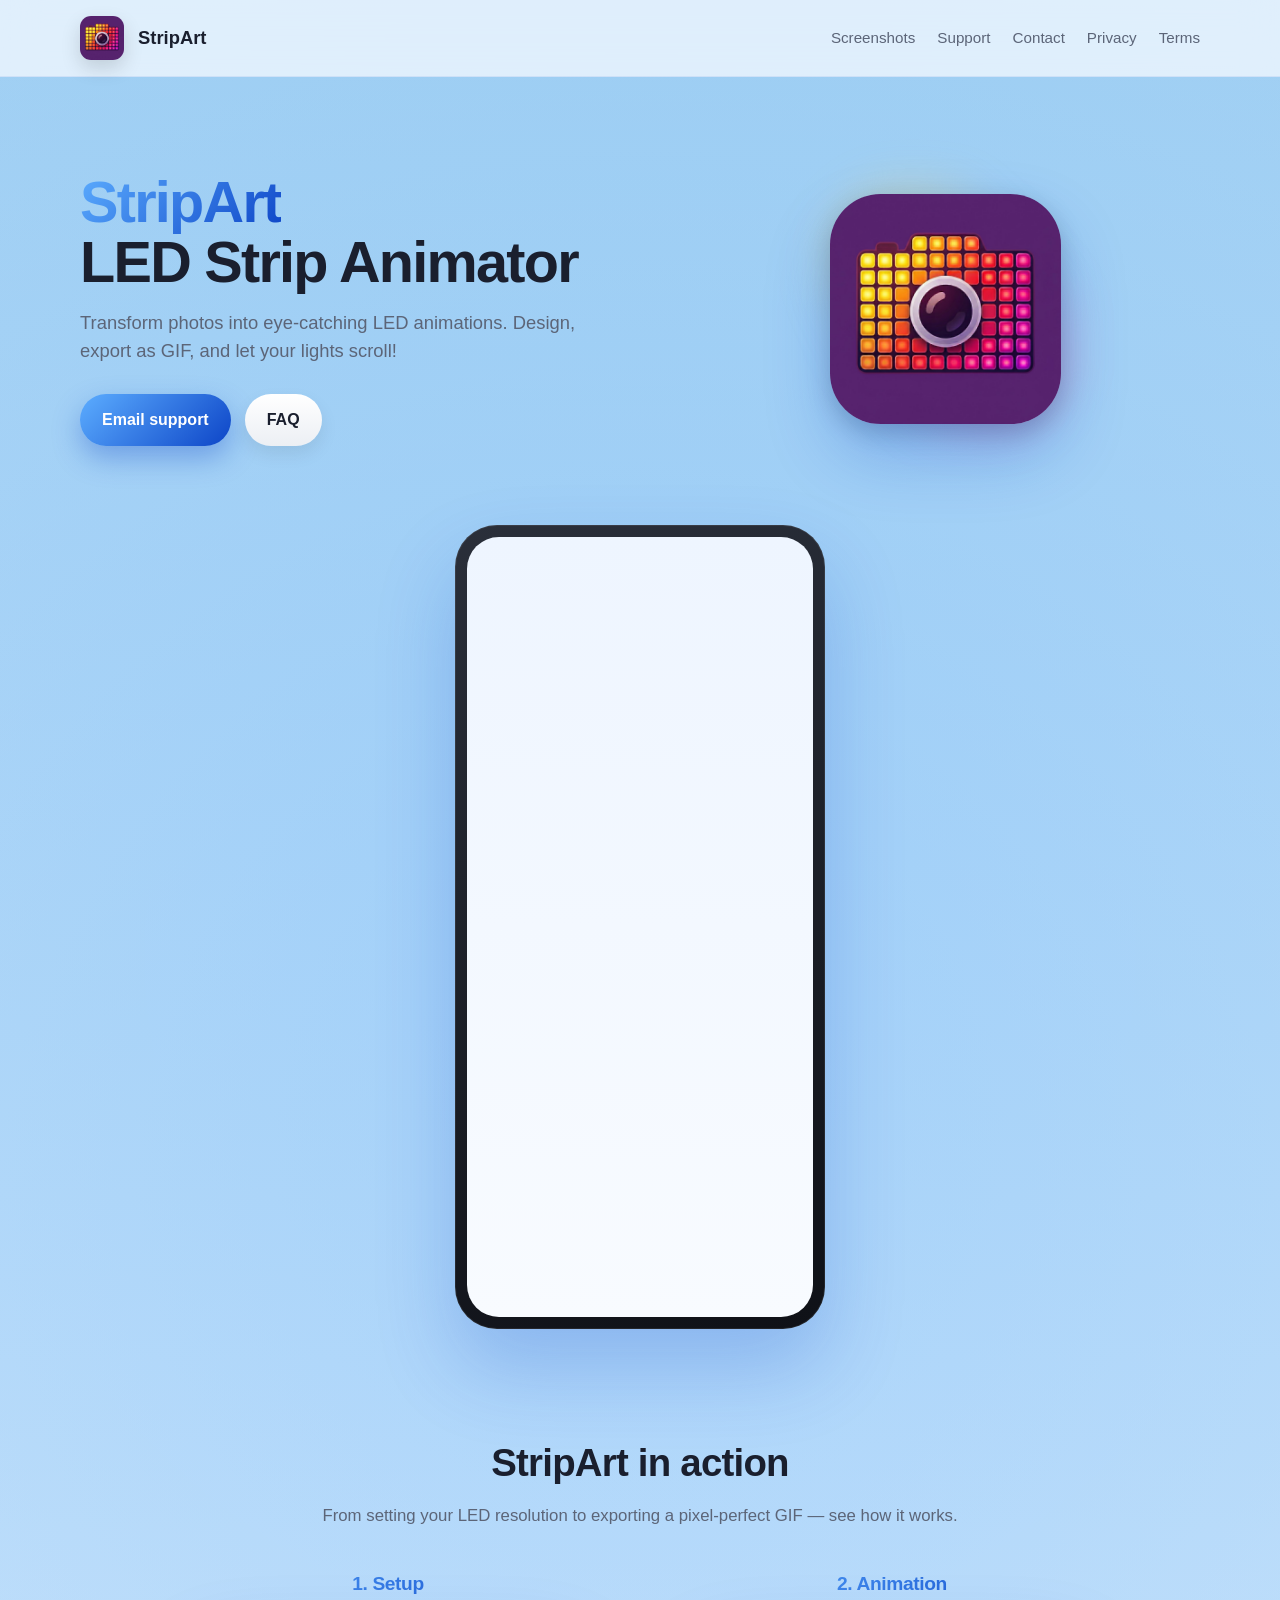
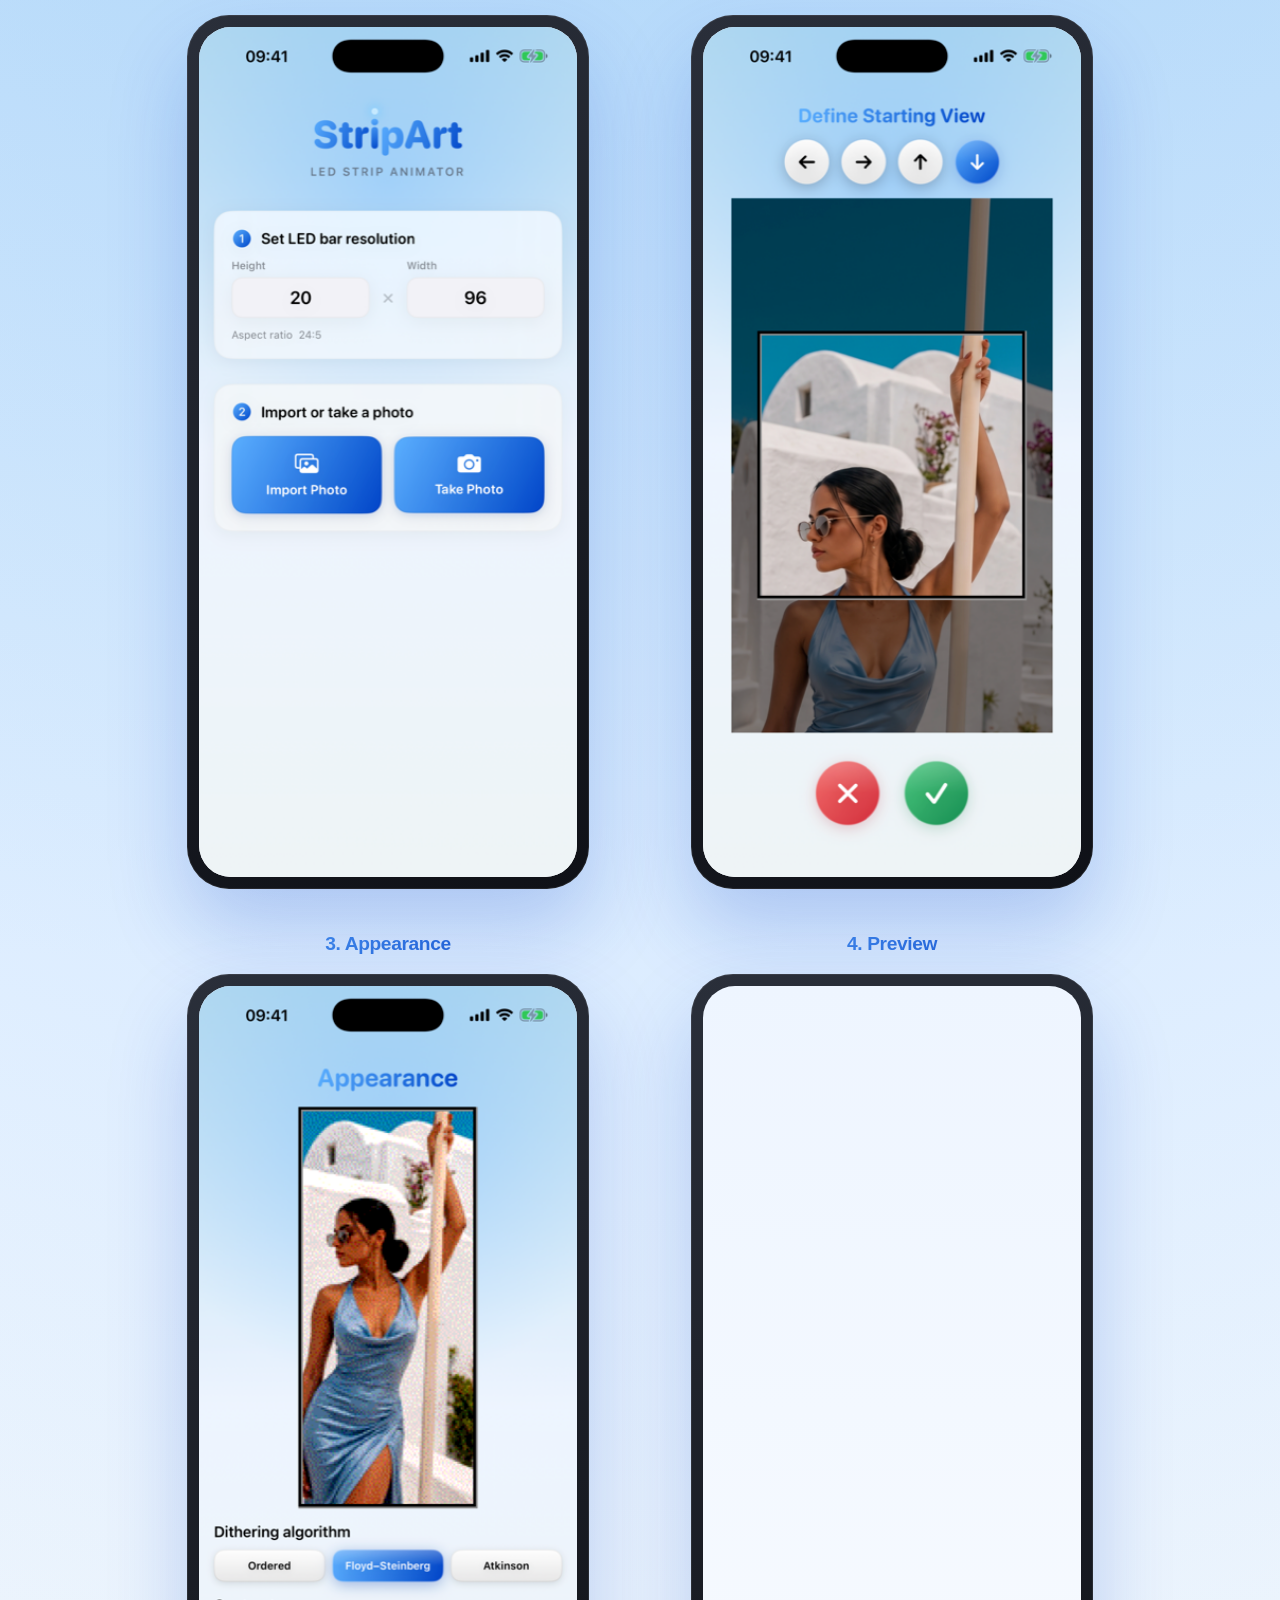
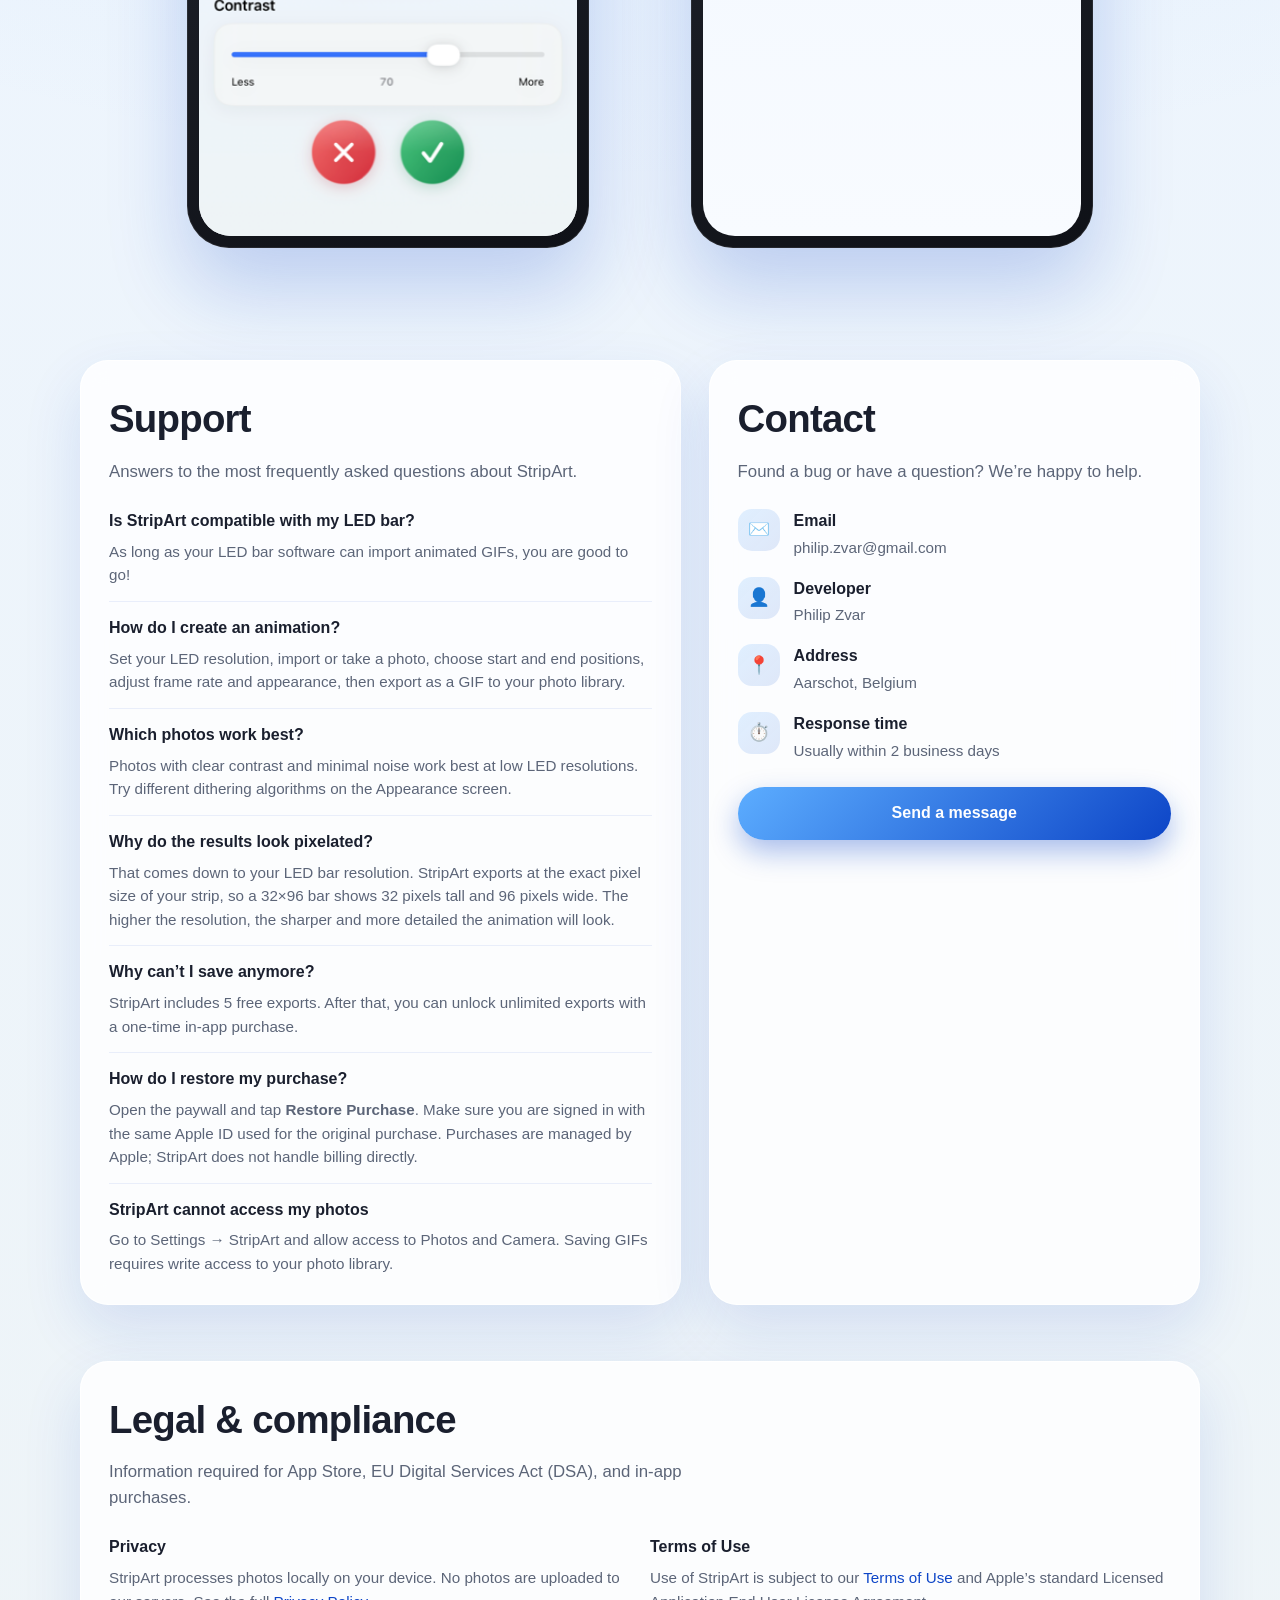
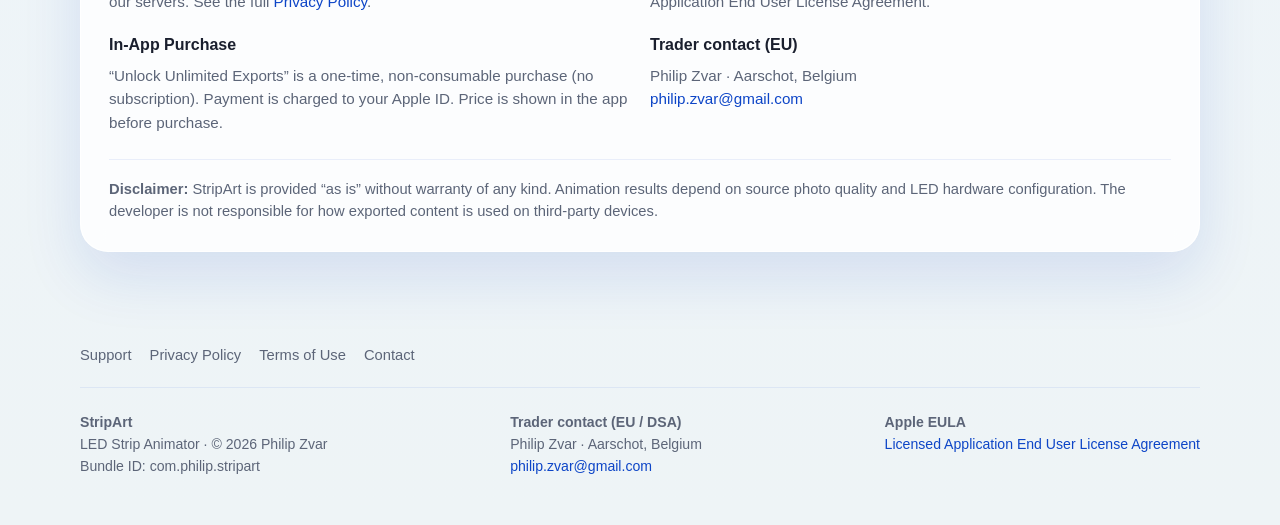
==== commit 46791cf3: "Feature new hero video above screenshots without caption. Replace 05-preview with 01.copy.mov and mo" ====
--- a/index.html
+++ b/index.html
@@ -47,6 +47,17 @@
       </div>
     </section>
 
+    <section class="featured-video container" aria-label="StripArt LED animation preview">
+      <div class="phone-frame">
+        <div class="phone-screen">
+          <video autoplay loop muted playsinline preload="auto" aria-label="StripArt LED scroll animation">
+            <source src="assets/screenshots/05-preview.mp4?v=20260702" type="video/mp4">
+            <source src="assets/screenshots/05-preview.mov?v=20260702" type="video/quicktime">
+          </video>
+        </div>
+      </div>
+    </section>
+
     <section class="section" id="screenshots">
       <div class="container">
         <div class="section-header">
@@ -56,19 +67,7 @@
 
         <div class="screenshots-grid">
           <figure class="screenshot-card">
-            <figcaption>1. LED scroll</figcaption>
-            <div class="phone-frame">
-              <div class="phone-screen">
-                <video autoplay loop muted playsinline preload="auto" aria-label="StripArt LED scroll animation">
-                  <source src="assets/screenshots/05-preview.mp4?v=20260701" type="video/mp4">
-                  <source src="assets/screenshots/05-preview.mov?v=20260701" type="video/quicktime">
-                </video>
-              </div>
-            </div>
-          </figure>
-
-          <figure class="screenshot-card">
-            <figcaption>2. Setup</figcaption>
+            <figcaption>1. Setup</figcaption>
             <div class="phone-frame">
               <div class="phone-screen">
                 <img
@@ -85,7 +84,7 @@
           </figure>
 
           <figure class="screenshot-card">
-            <figcaption>3. Animation</figcaption>
+            <figcaption>2. Animation</figcaption>
             <div class="phone-frame">
               <div class="phone-screen">
                 <img
@@ -102,7 +101,7 @@
           </figure>
 
           <figure class="screenshot-card">
-            <figcaption>4. Appearance</figcaption>
+            <figcaption>3. Appearance</figcaption>
             <div class="phone-frame">
               <div class="phone-screen">
                 <img
@@ -119,7 +118,7 @@
           </figure>
 
           <figure class="screenshot-card">
-            <figcaption>5. Preview</figcaption>
+            <figcaption>4. Preview</figcaption>
             <div class="phone-frame">
               <div class="phone-screen">
                 <video autoplay loop muted playsinline preload="auto" aria-label="StripArt preview animation">
--- a/styles.css
+++ b/styles.css
@@ -483,6 +483,25 @@
   font-size: 1.05rem;
 }
 
+.featured-video {
+  display: flex;
+  justify-content: center;
+  padding: 0 0 48px;
+}
+
+.featured-video .phone-frame {
+  width: min(370px, 92vw);
+  margin: 0 auto;
+}
+
+.featured-video .phone-frame::before {
+  content: none;
+}
+
+.featured-video .phone-screen {
+  border-radius: 32px;
+}
+
 .screenshots-grid {
   display: grid;
   grid-template-columns: repeat(2, minmax(0, 1fr));
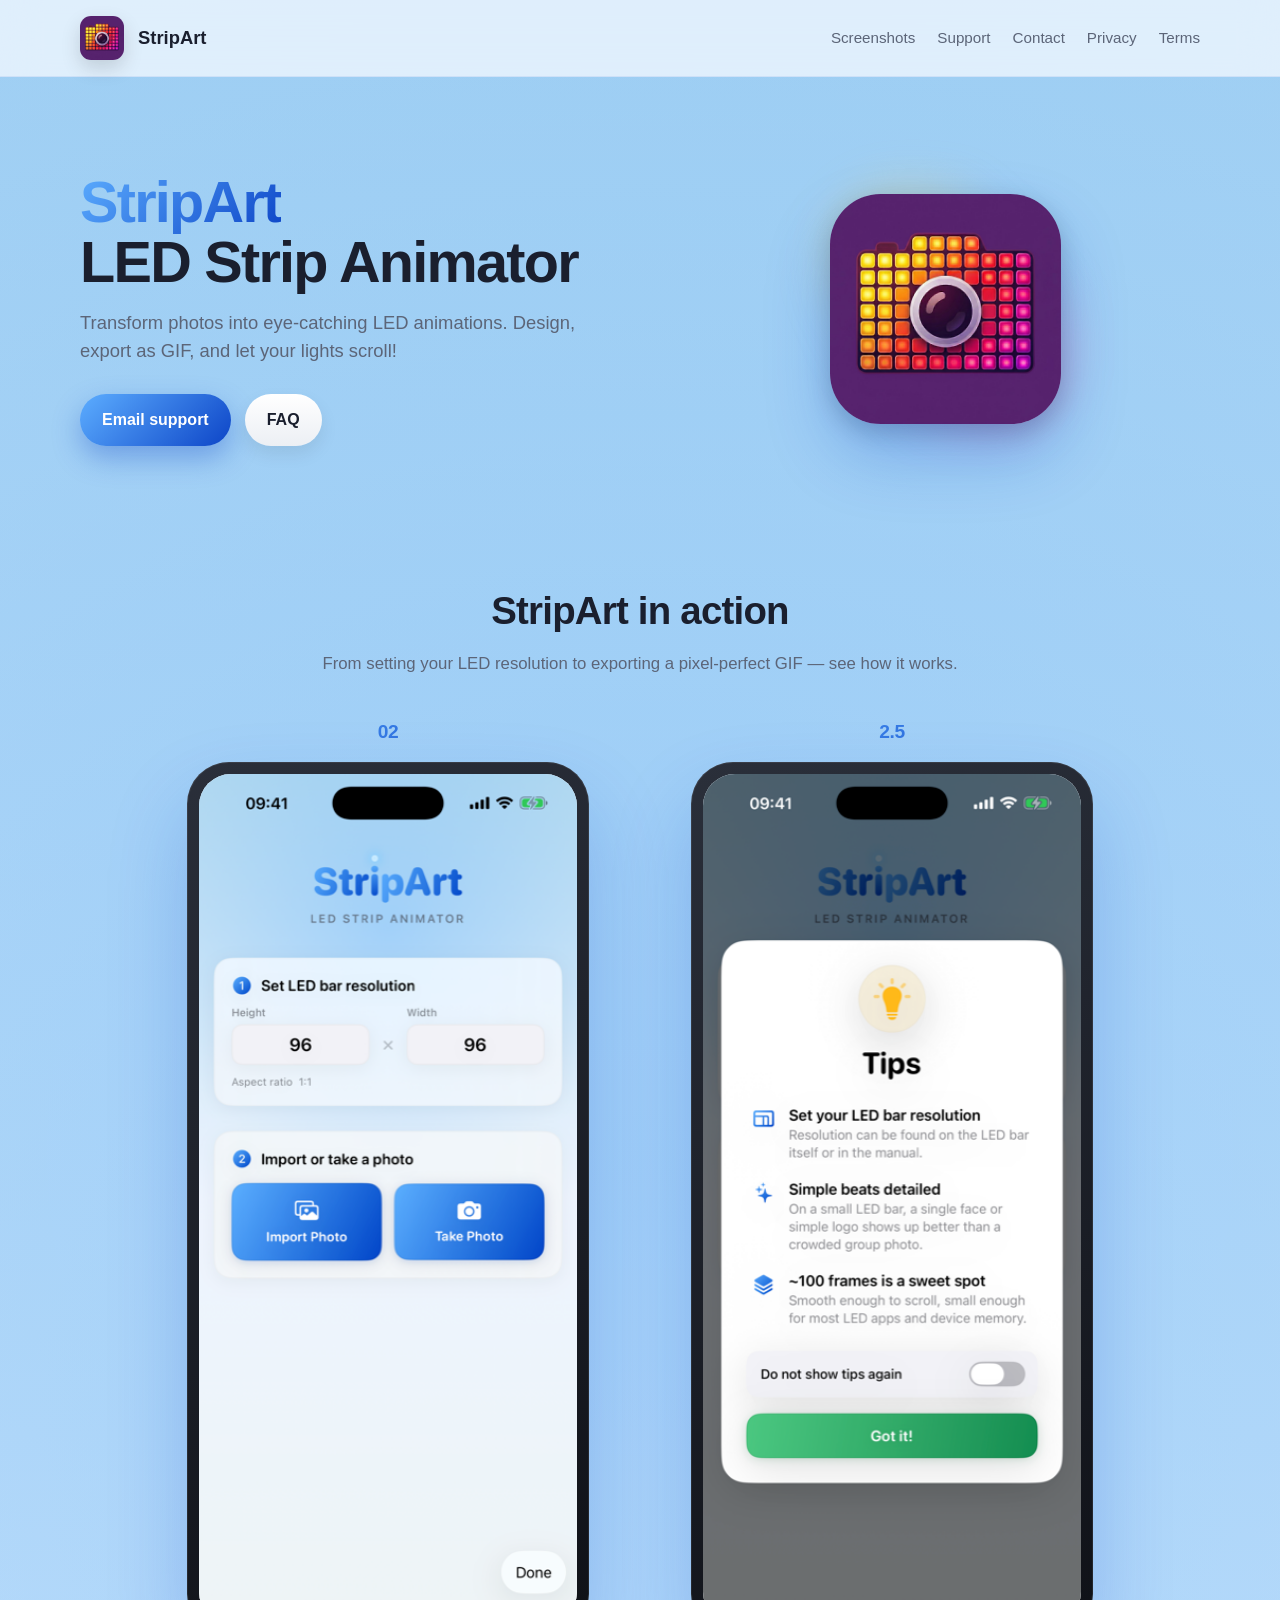
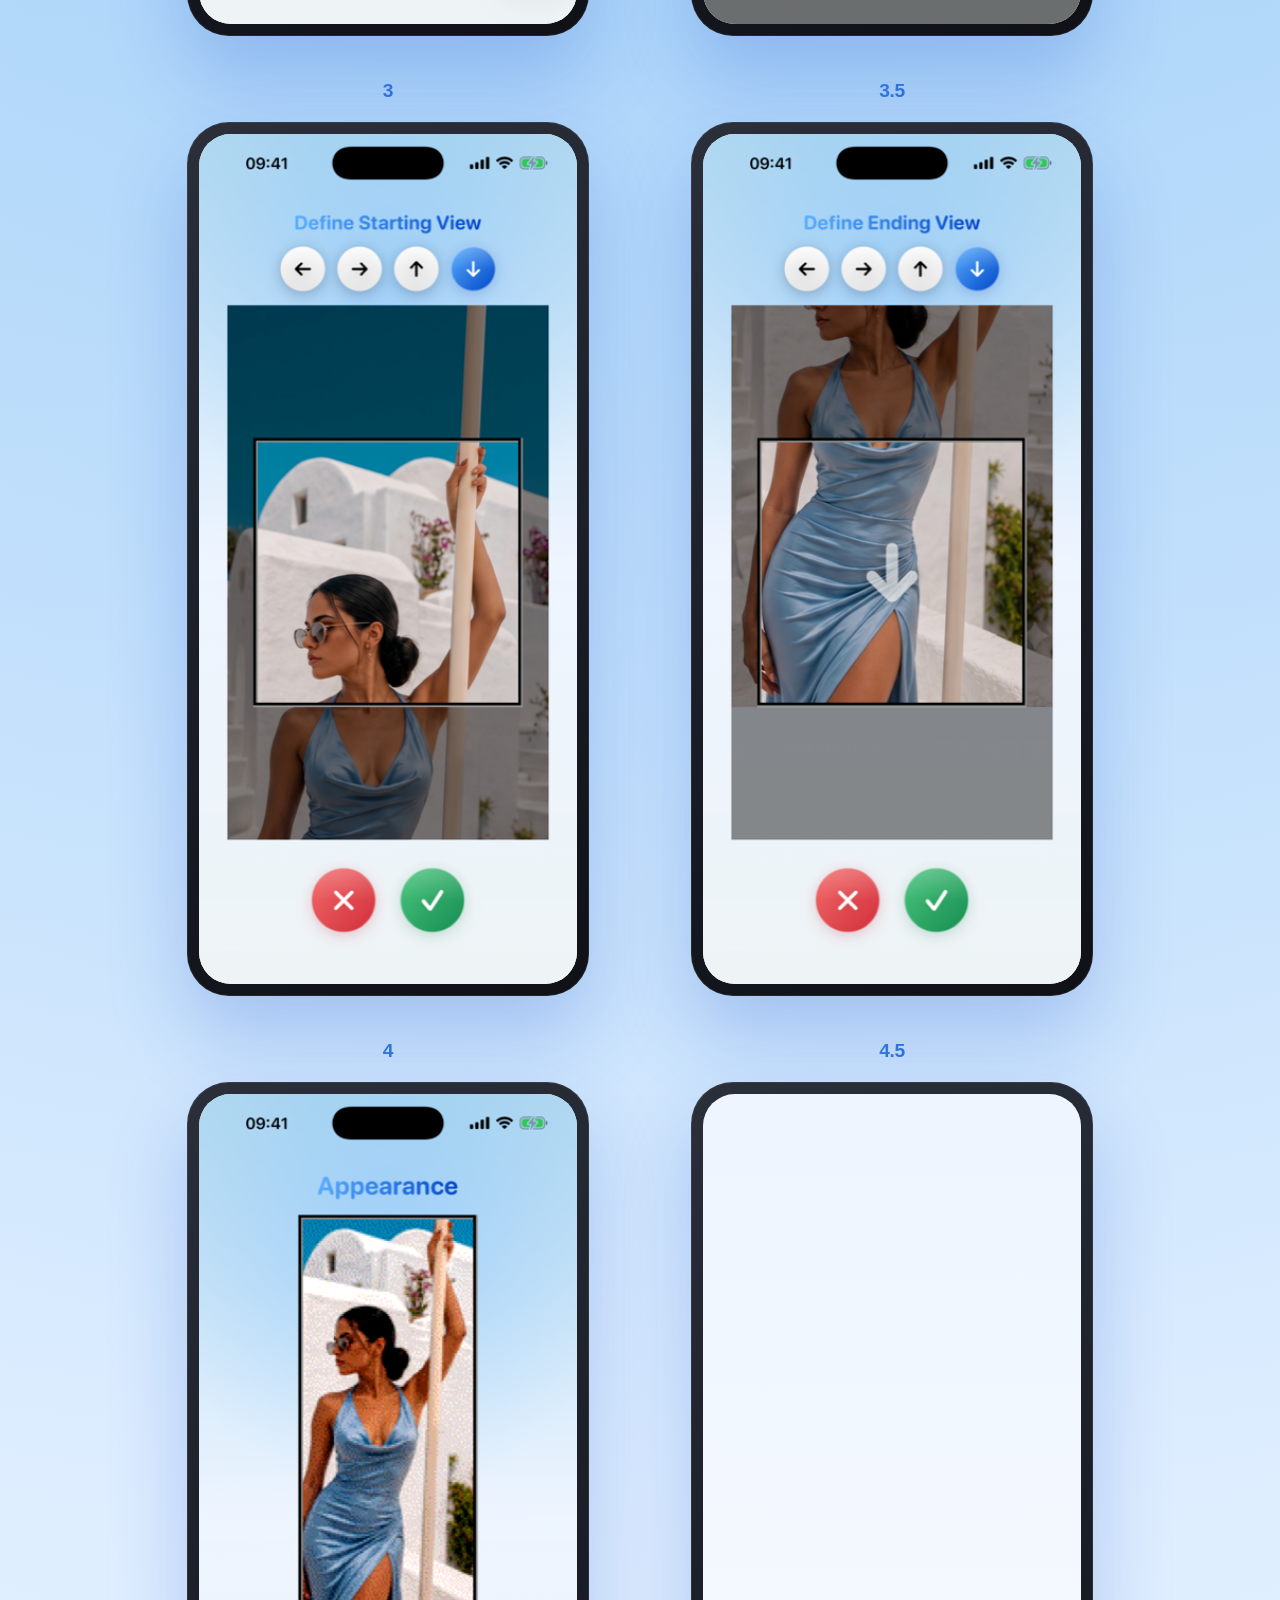
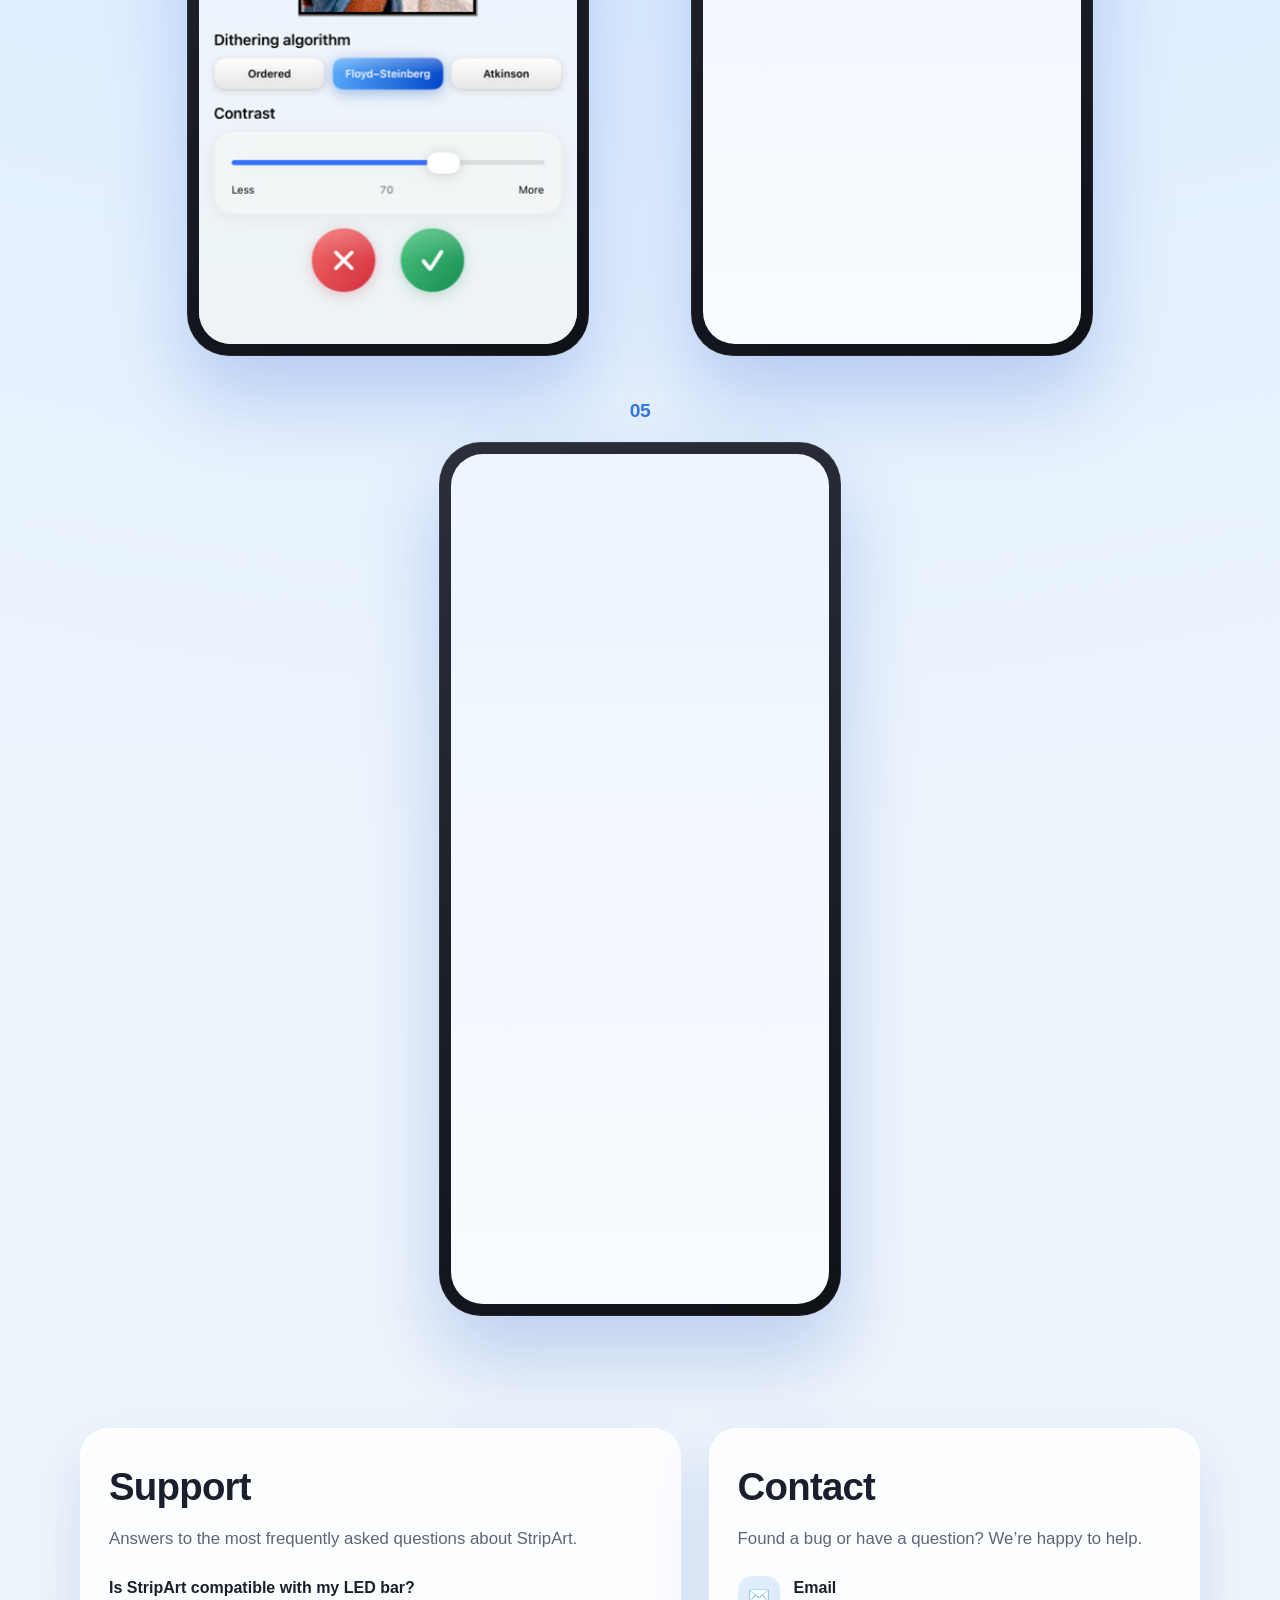
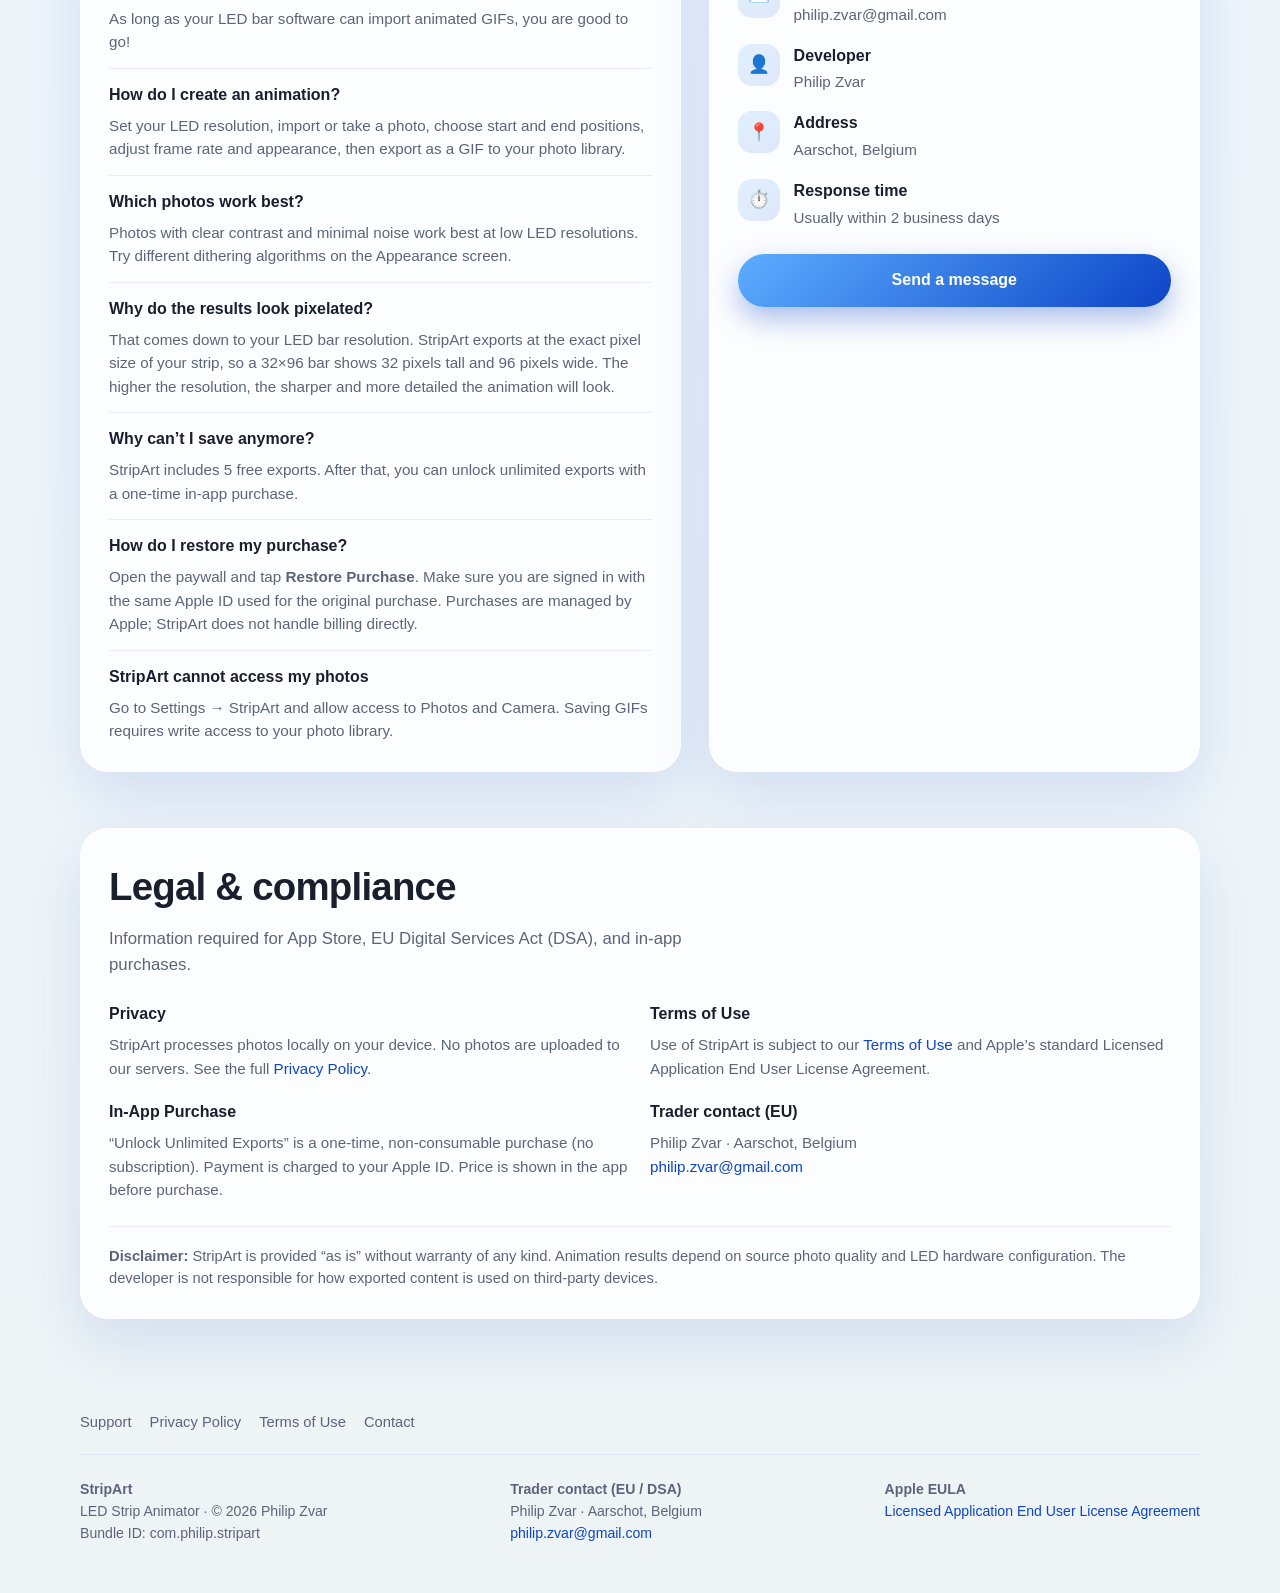
==== commit bfcc9f2a: "Replace screenshot gallery with numbered step assets. Layout: 02/2.5, 3/3.5, 4/4.5 in grid; 05 cente" ====
--- a/index.html
+++ b/index.html
@@ -47,17 +47,6 @@
       </div>
     </section>
 
-    <section class="featured-video container" aria-label="StripArt LED animation preview">
-      <div class="phone-frame">
-        <div class="phone-screen">
-          <video autoplay loop muted playsinline preload="auto" aria-label="StripArt LED scroll animation">
-            <source src="assets/screenshots/05-preview.mp4?v=20260702" type="video/mp4">
-            <source src="assets/screenshots/05-preview.mov?v=20260702" type="video/quicktime">
-          </video>
-        </div>
-      </div>
-    </section>
-
     <section class="section" id="screenshots">
       <div class="container">
         <div class="section-header">
@@ -67,29 +56,46 @@
 
         <div class="screenshots-grid">
           <figure class="screenshot-card">
-            <figcaption>1. Setup</figcaption>
-            <div class="phone-frame">
-              <div class="phone-screen">
-                <img
-                  src="assets/screenshots/01-setup-804w.png?v=20260701"
-                  srcset="assets/screenshots/01-setup-804w.png?v=20260701 804w, assets/screenshots/01-setup.png?v=20260701 1320w"
-                  sizes="(max-width: 640px) 336px, 378px"
-                  width="402"
-                  height="874"
-                  alt="StripArt setup — set LED resolution (20×96) and import a photo"
-                  decoding="async"
-                >
-              </div>
-            </div>
-          </figure>
-
-          <figure class="screenshot-card">
-            <figcaption>2. Animation</figcaption>
-            <div class="phone-frame">
-              <div class="phone-screen">
-                <img
-                  src="assets/screenshots/02-animation-804w.png?v=20260701"
-                  srcset="assets/screenshots/02-animation-804w.png?v=20260701 804w, assets/screenshots/02-animation.png?v=20260701 1320w"
+            <figcaption>02</figcaption>
+            <div class="phone-frame">
+              <div class="phone-screen">
+                <img
+                  src="assets/screenshots/step-02-804w.png?v=20260703"
+                  srcset="assets/screenshots/step-02-804w.png?v=20260703 804w, assets/screenshots/step-02.png?v=20260703 1320w"
+                  sizes="(max-width: 640px) 336px, 378px"
+                  width="402"
+                  height="874"
+                  alt="StripArt setup — set LED resolution and import a photo"
+                  decoding="async"
+                >
+              </div>
+            </div>
+          </figure>
+
+          <figure class="screenshot-card">
+            <figcaption>2.5</figcaption>
+            <div class="phone-frame">
+              <div class="phone-screen">
+                <img
+                  src="assets/screenshots/step-02-5-804w.png?v=20260703"
+                  srcset="assets/screenshots/step-02-5-804w.png?v=20260703 804w, assets/screenshots/step-02-5.png?v=20260703 1320w"
+                  sizes="(max-width: 640px) 336px, 378px"
+                  width="402"
+                  height="874"
+                  alt="StripArt tips — LED resolution and animation guidance"
+                  decoding="async"
+                >
+              </div>
+            </div>
+          </figure>
+
+          <figure class="screenshot-card">
+            <figcaption>3</figcaption>
+            <div class="phone-frame">
+              <div class="phone-screen">
+                <img
+                  src="assets/screenshots/step-03-804w.png?v=20260703"
+                  srcset="assets/screenshots/step-03-804w.png?v=20260703 804w, assets/screenshots/step-03.png?v=20260703 1320w"
                   sizes="(max-width: 640px) 336px, 378px"
                   width="402"
                   height="874"
@@ -101,12 +107,29 @@
           </figure>
 
           <figure class="screenshot-card">
-            <figcaption>3. Appearance</figcaption>
-            <div class="phone-frame">
-              <div class="phone-screen">
-                <img
-                  src="assets/screenshots/03-appearance-804w.png?v=20260701"
-                  srcset="assets/screenshots/03-appearance-804w.png?v=20260701 804w, assets/screenshots/03-appearance.png?v=20260701 1320w"
+            <figcaption>3.5</figcaption>
+            <div class="phone-frame">
+              <div class="phone-screen">
+                <img
+                  src="assets/screenshots/step-03-5-804w.png?v=20260703"
+                  srcset="assets/screenshots/step-03-5-804w.png?v=20260703 804w, assets/screenshots/step-03-5.png?v=20260703 1320w"
+                  sizes="(max-width: 640px) 336px, 378px"
+                  width="402"
+                  height="874"
+                  alt="StripArt animation — define the ending view"
+                  decoding="async"
+                >
+              </div>
+            </div>
+          </figure>
+
+          <figure class="screenshot-card">
+            <figcaption>4</figcaption>
+            <div class="phone-frame">
+              <div class="phone-screen">
+                <img
+                  src="assets/screenshots/step-04-804w.png?v=20260703"
+                  srcset="assets/screenshots/step-04-804w.png?v=20260703 804w, assets/screenshots/step-04.png?v=20260703 1320w"
                   sizes="(max-width: 640px) 336px, 378px"
                   width="402"
                   height="874"
@@ -118,12 +141,24 @@
           </figure>
 
           <figure class="screenshot-card">
-            <figcaption>4. Preview</figcaption>
+            <figcaption>4.5</figcaption>
             <div class="phone-frame">
               <div class="phone-screen">
                 <video autoplay loop muted playsinline preload="auto" aria-label="StripArt preview animation">
-                  <source src="assets/screenshots/04-preview.mp4?v=20260701" type="video/mp4">
-                  <source src="assets/screenshots/04-preview.mov?v=20260701" type="video/quicktime">
+                  <source src="assets/screenshots/step-04-5.mp4?v=20260703" type="video/mp4">
+                  <source src="assets/screenshots/step-04-5.mov?v=20260703" type="video/quicktime">
+                </video>
+              </div>
+            </div>
+          </figure>
+
+          <figure class="screenshot-card">
+            <figcaption>05</figcaption>
+            <div class="phone-frame">
+              <div class="phone-screen">
+                <video autoplay loop muted playsinline preload="auto" aria-label="StripArt LED scroll animation">
+                  <source src="assets/screenshots/step-05.mp4?v=20260703" type="video/mp4">
+                  <source src="assets/screenshots/step-05.mov?v=20260703" type="video/quicktime">
                 </video>
               </div>
             </div>
--- a/styles.css
+++ b/styles.css
@@ -483,25 +483,6 @@
   font-size: 1.05rem;
 }
 
-.featured-video {
-  display: flex;
-  justify-content: center;
-  padding: 0 0 48px;
-}
-
-.featured-video .phone-frame {
-  width: min(370px, 92vw);
-  margin: 0 auto;
-}
-
-.featured-video .phone-frame::before {
-  content: none;
-}
-
-.featured-video .phone-screen {
-  border-radius: 32px;
-}
-
 .screenshots-grid {
   display: grid;
   grid-template-columns: repeat(2, minmax(0, 1fr));
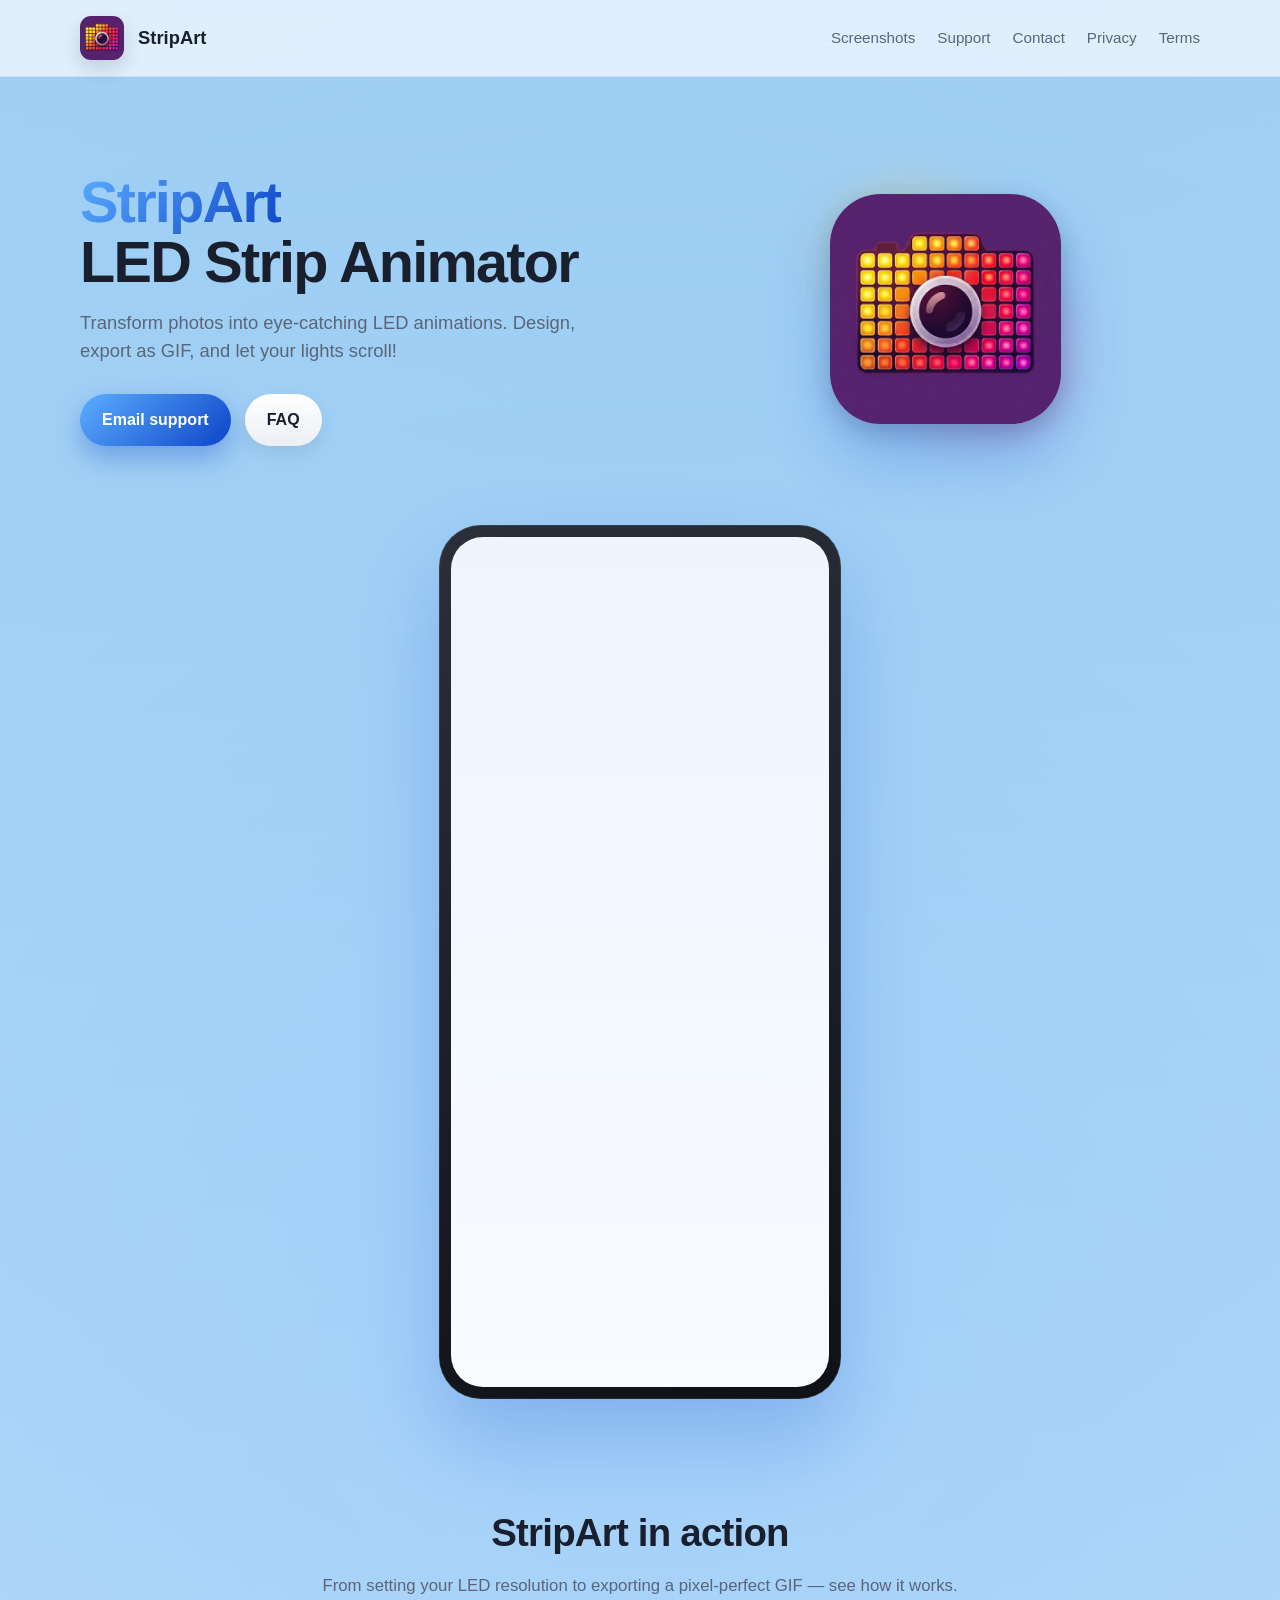
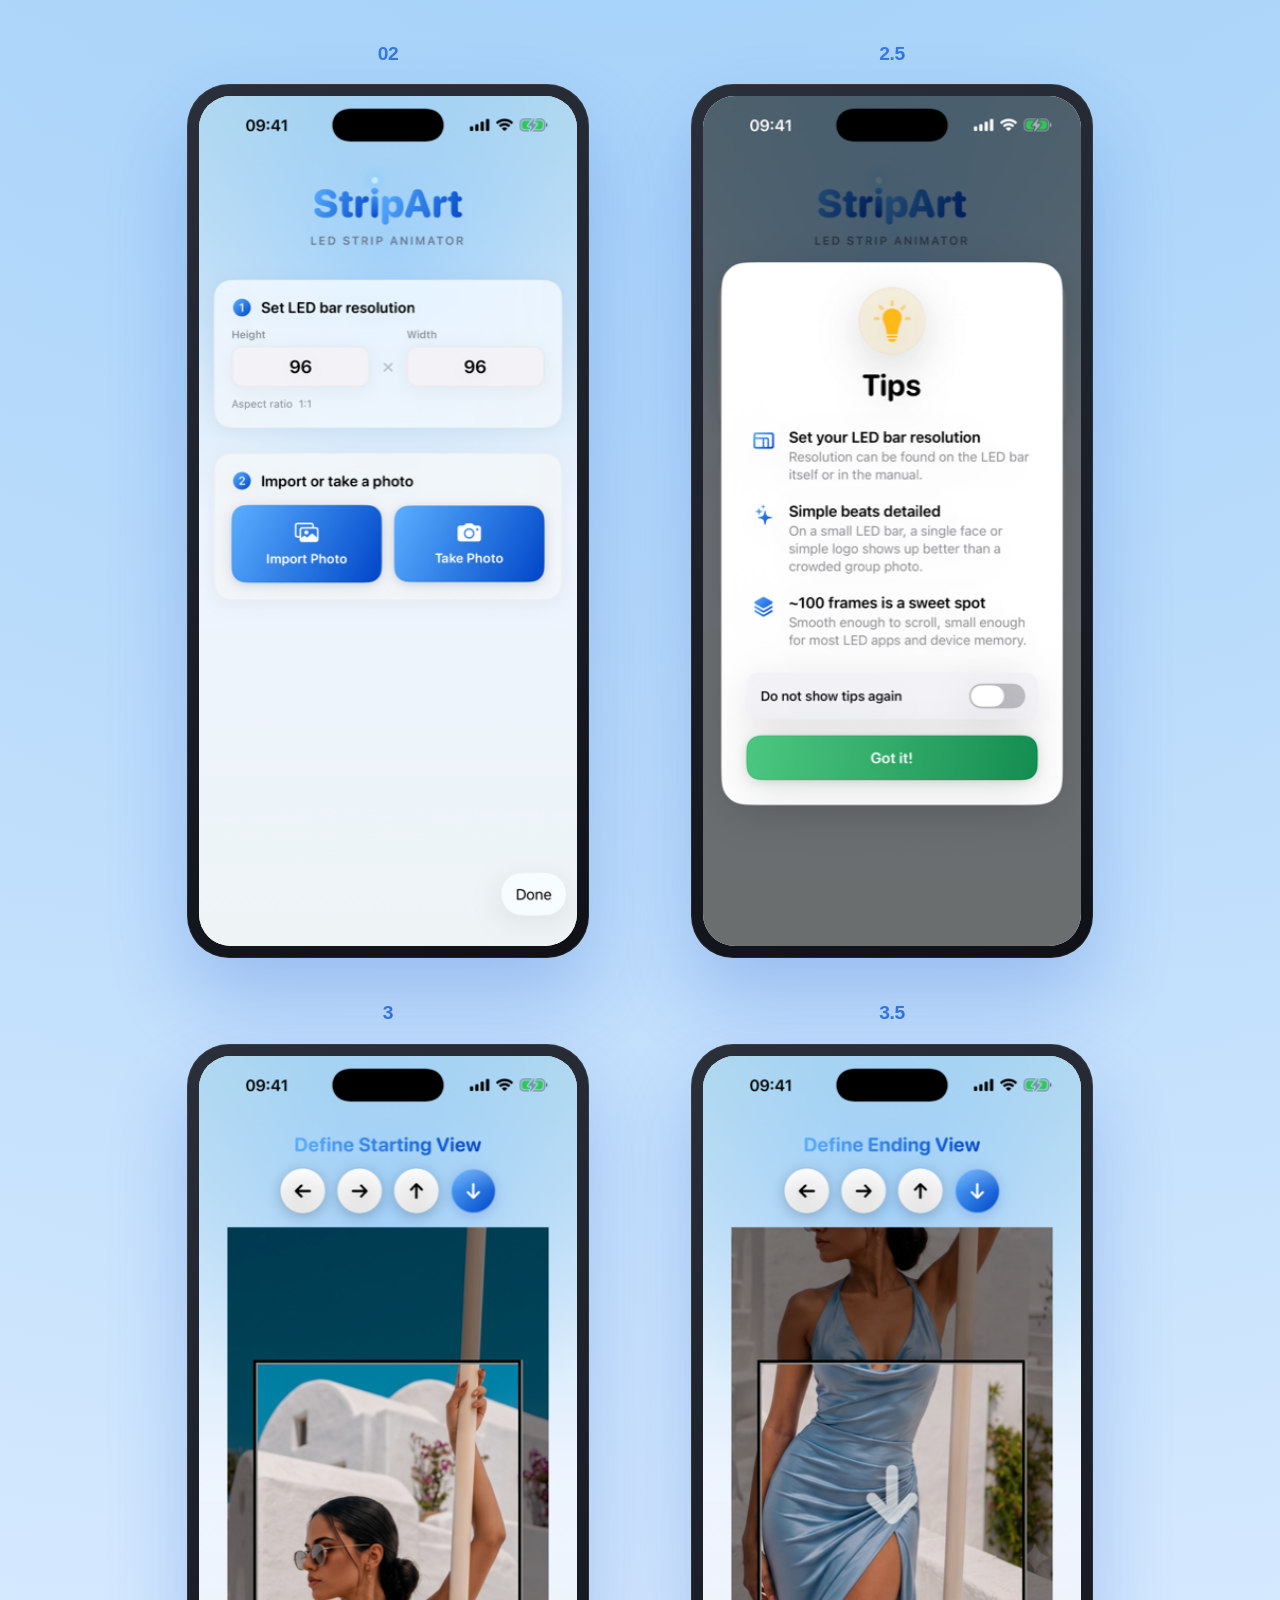
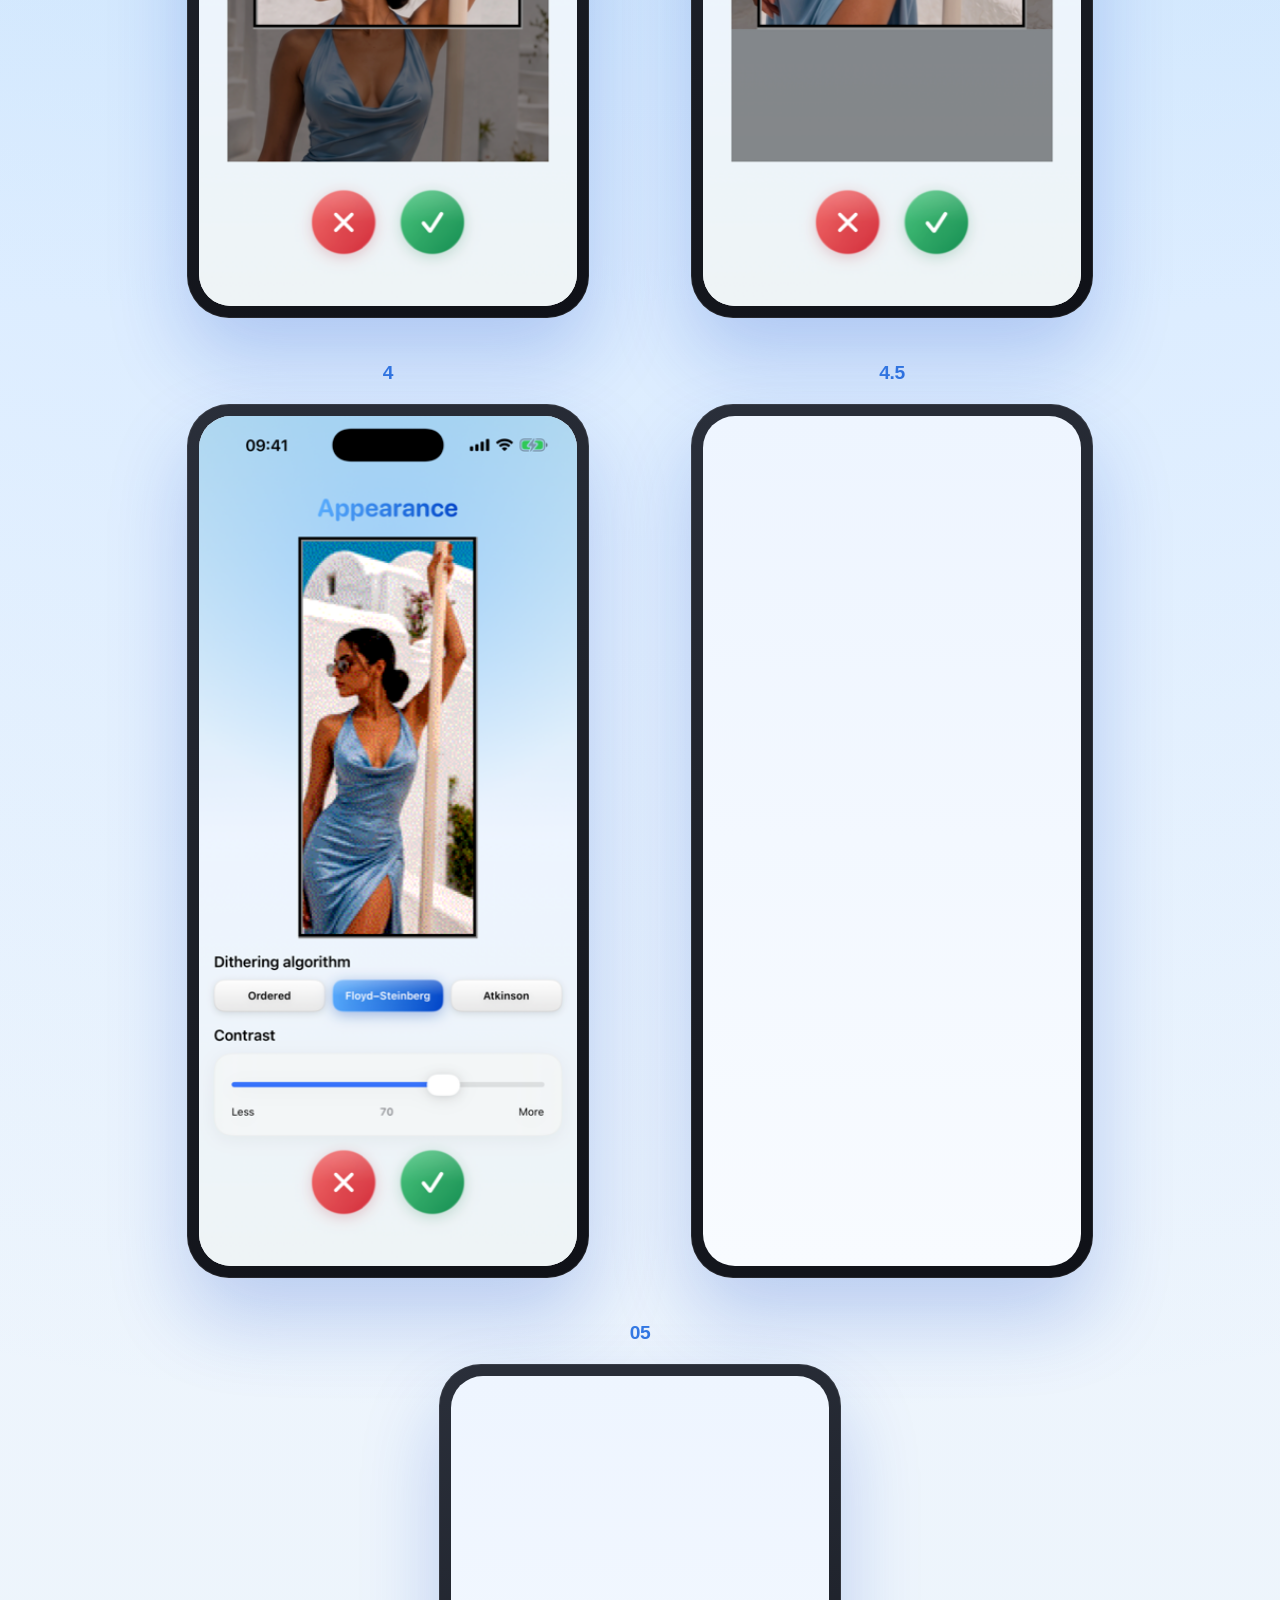
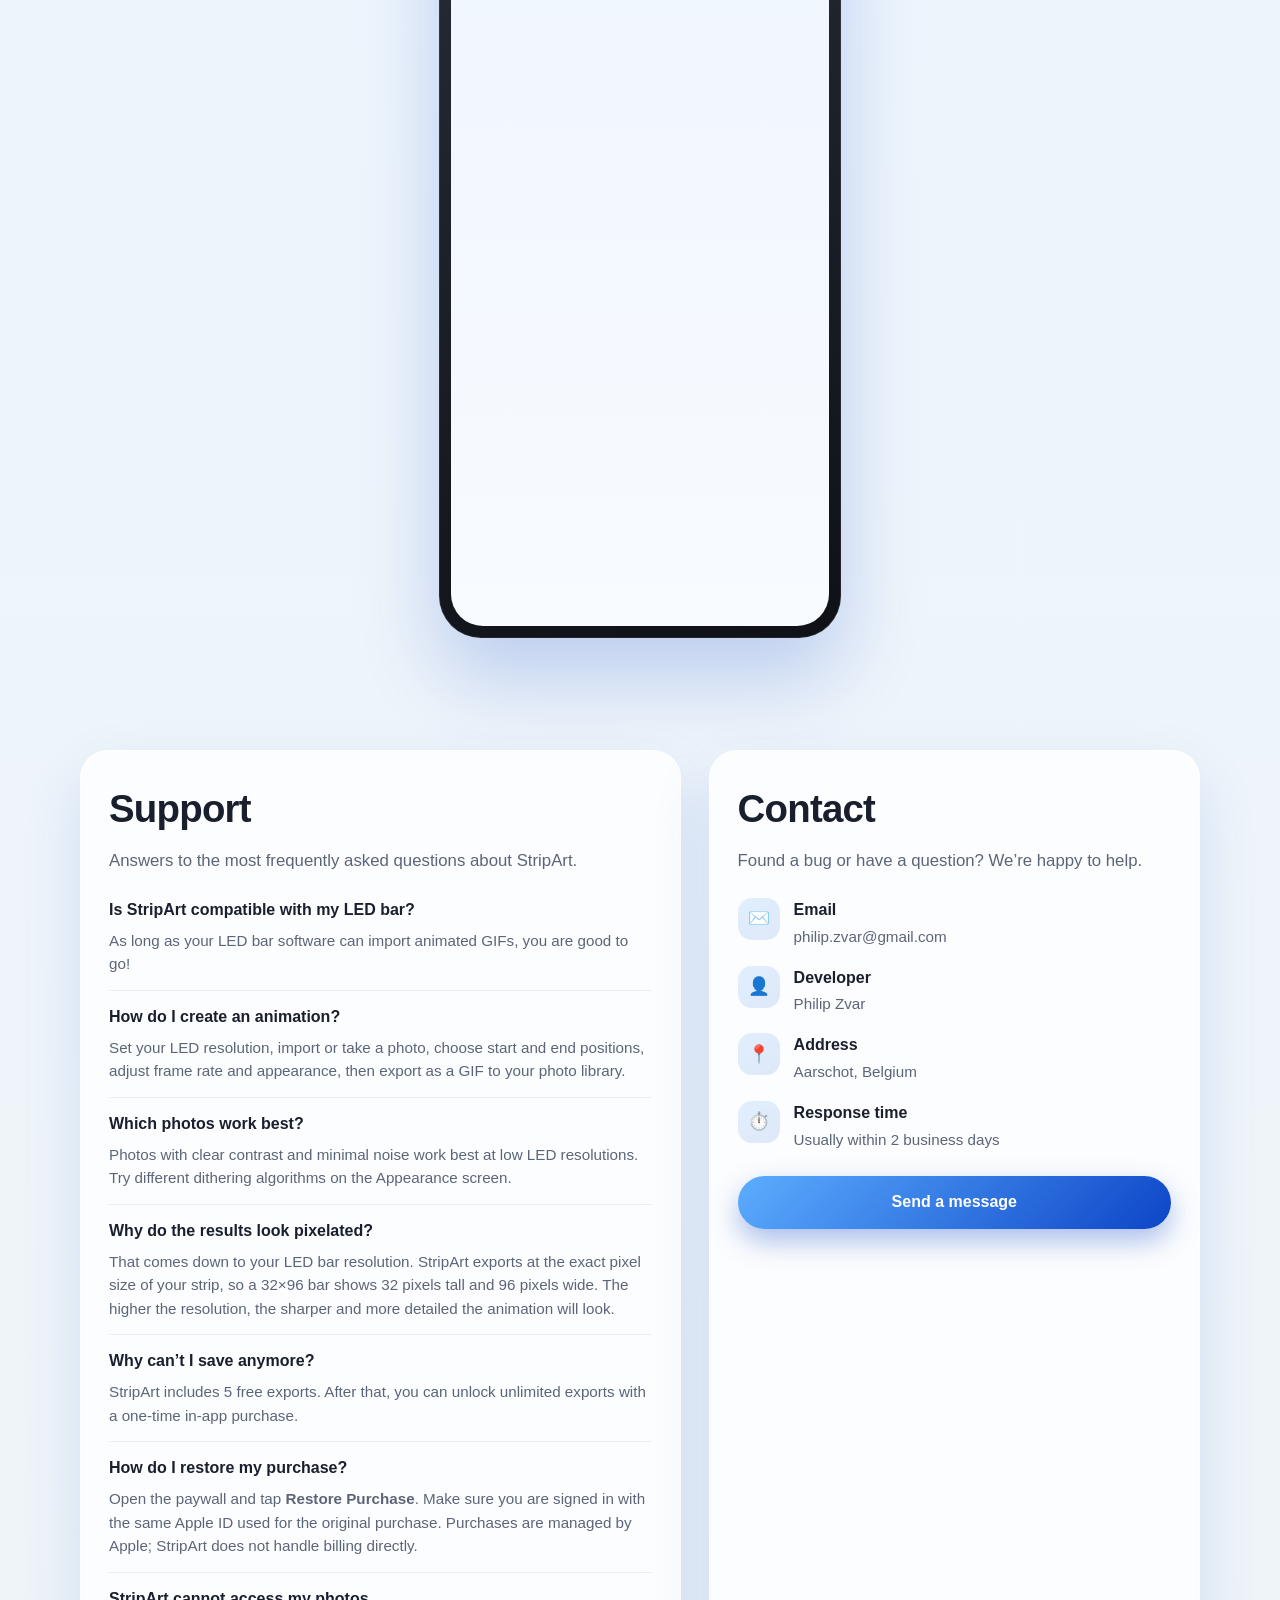
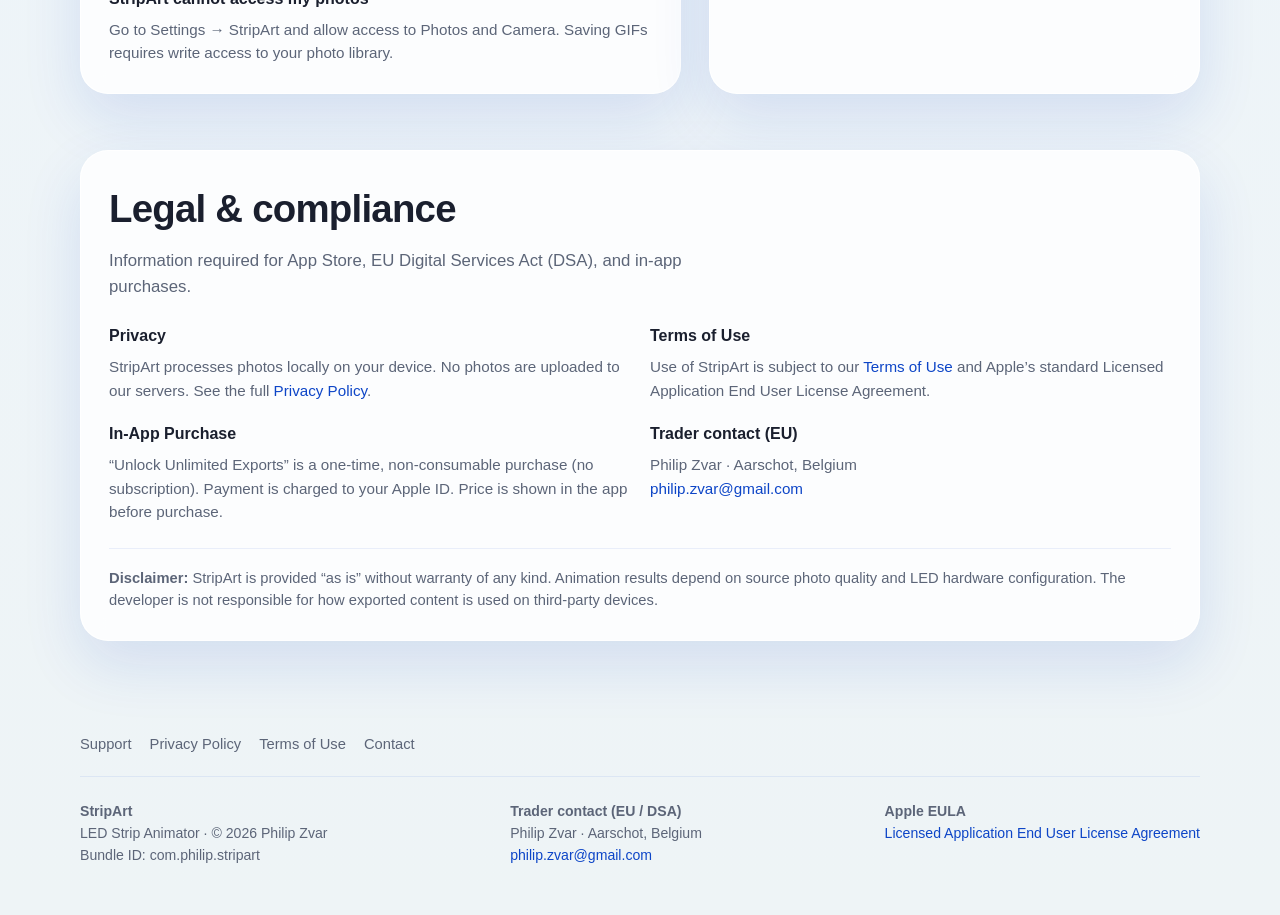
==== commit 0a018227: "Restore featured video section above screenshots gallery. Co-authored-by: Cursor <cursoragent@cursor" ====
--- a/index.html
+++ b/index.html
@@ -47,6 +47,17 @@
       </div>
     </section>
 
+    <section class="featured-video container" aria-label="StripArt LED animation preview">
+      <div class="phone-frame">
+        <div class="phone-screen">
+          <video autoplay loop muted playsinline preload="auto" aria-label="StripArt LED scroll animation">
+            <source src="assets/screenshots/05-preview.mp4?v=20260703" type="video/mp4">
+            <source src="assets/screenshots/05-preview.mov?v=20260703" type="video/quicktime">
+          </video>
+        </div>
+      </div>
+    </section>
+
     <section class="section" id="screenshots">
       <div class="container">
         <div class="section-header">
--- a/styles.css
+++ b/styles.css
@@ -483,6 +483,30 @@
   font-size: 1.05rem;
 }
 
+.featured-video {
+  display: flex;
+  justify-content: center;
+  padding: 0 0 48px;
+  max-width: 960px;
+  margin: 0 auto;
+}
+
+.featured-video .phone-frame {
+  width: 100%;
+  max-width: 402px;
+  margin: 0 auto;
+  padding: 12px;
+  border-radius: 42px;
+}
+
+.featured-video .phone-frame::before {
+  content: none;
+}
+
+.featured-video .phone-screen {
+  border-radius: 32px;
+}
+
 .screenshots-grid {
   display: grid;
   grid-template-columns: repeat(2, minmax(0, 1fr));
@@ -790,7 +814,8 @@
     gap: 32px;
   }
 
-  .screenshot-card {
+  .screenshot-card,
+  .featured-video .phone-frame {
     max-width: min(402px, 100%);
   }
 
@@ -808,7 +833,8 @@
     grid-template-columns: 1fr;
   }
 
-  .screenshot-card {
+  .screenshot-card,
+  .featured-video .phone-frame {
     max-width: min(360px, 100%);
   }
 }
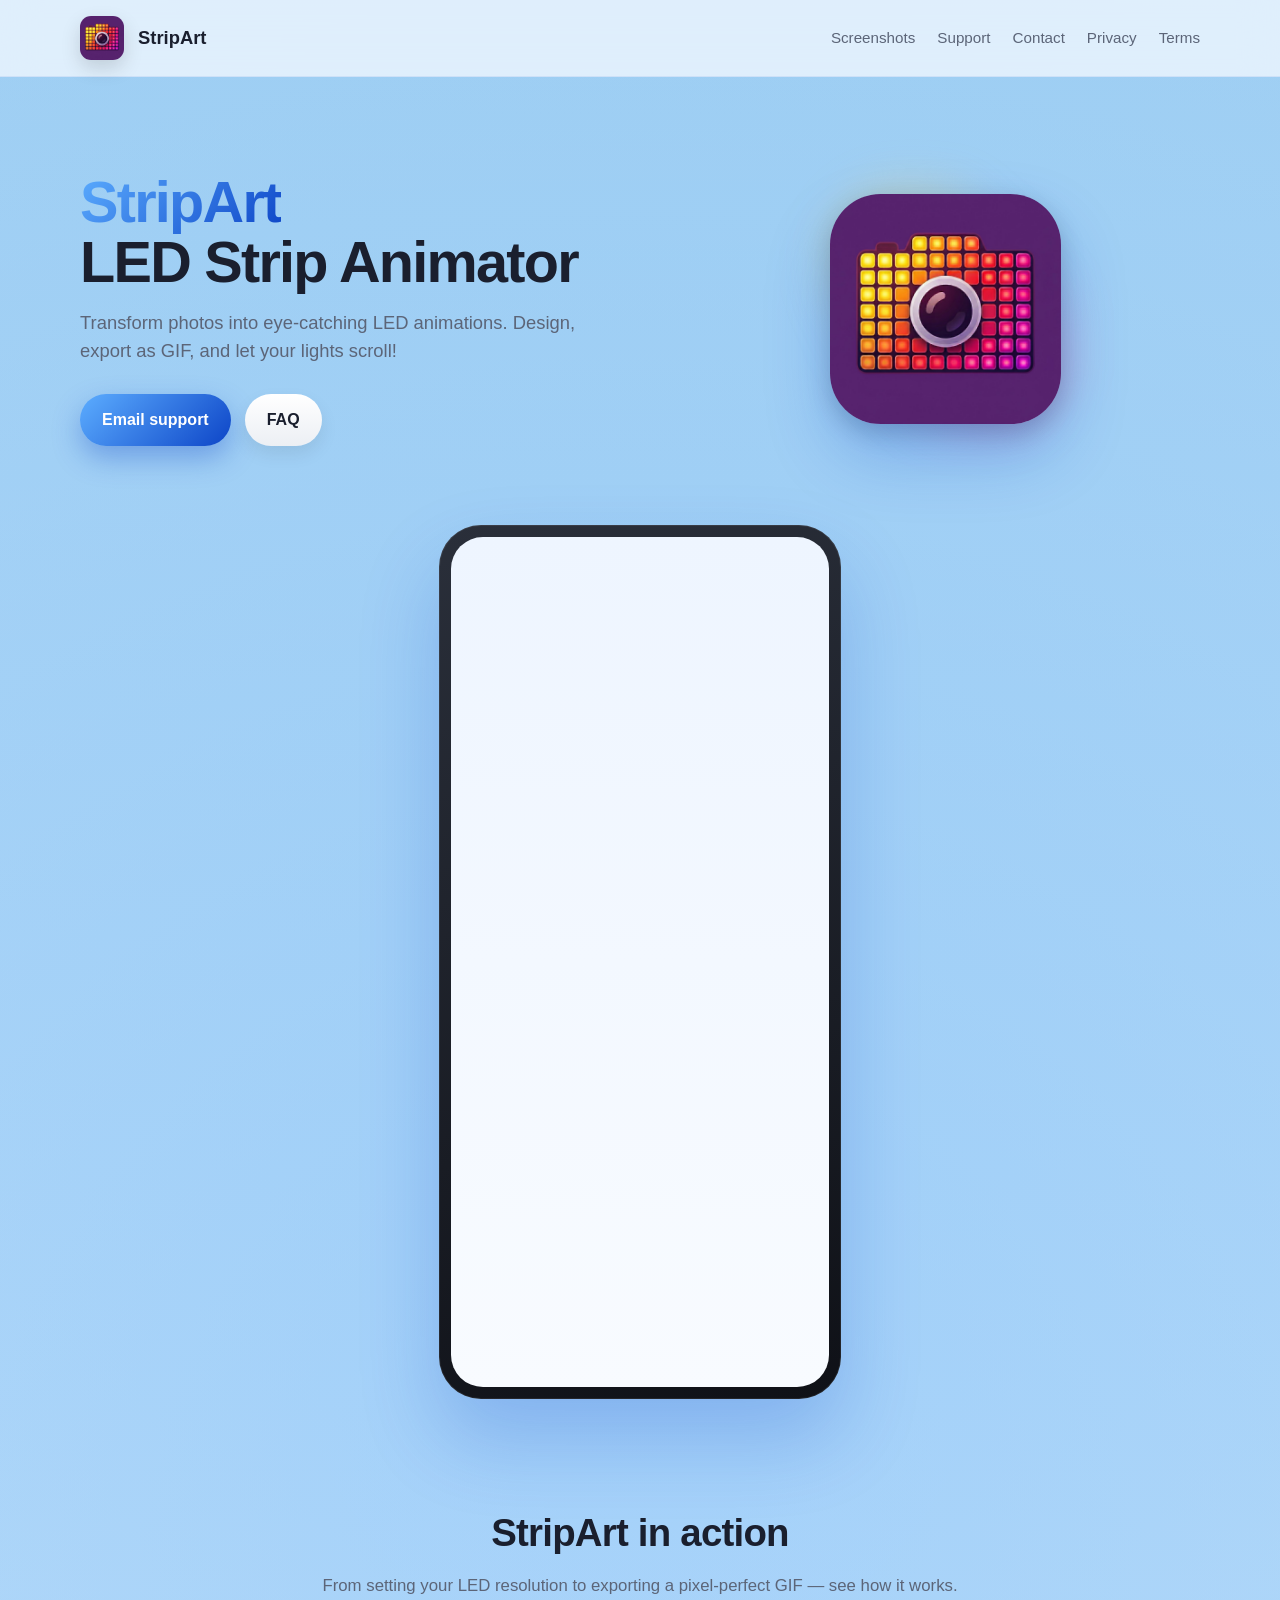
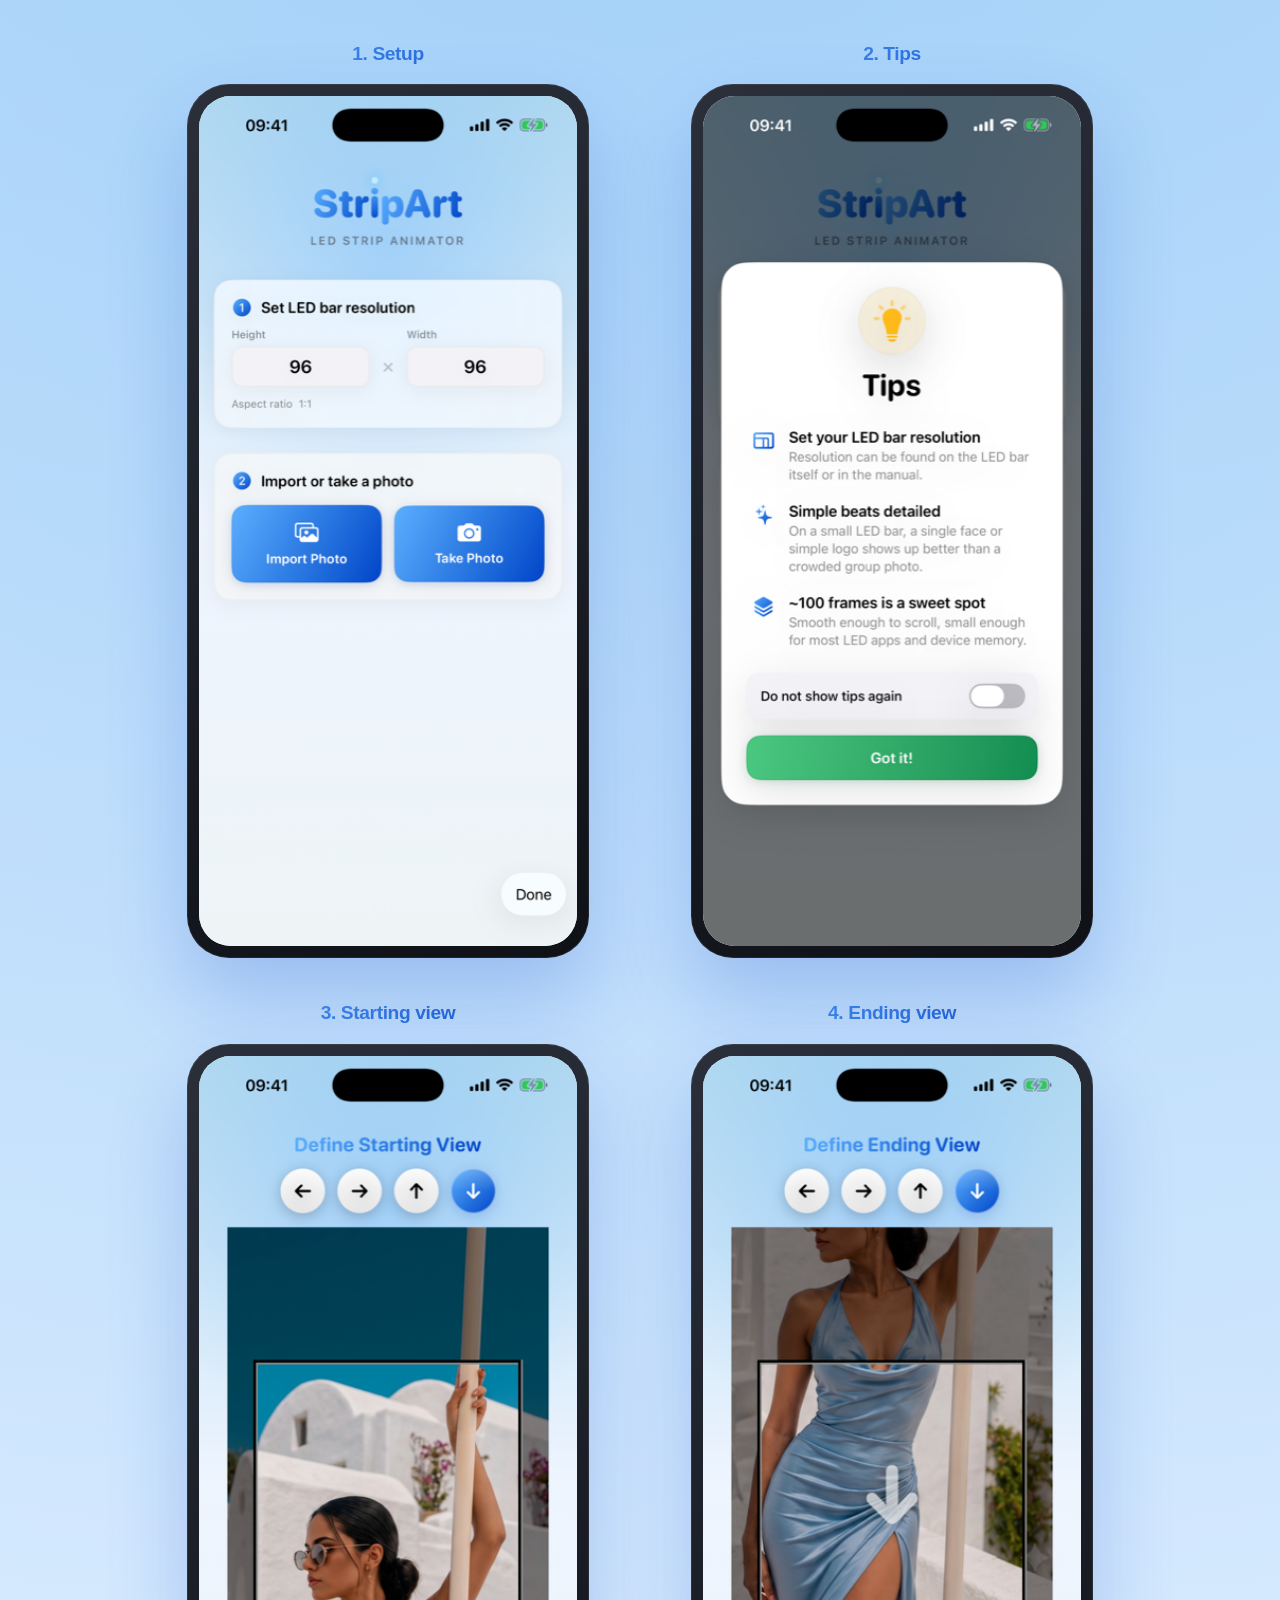
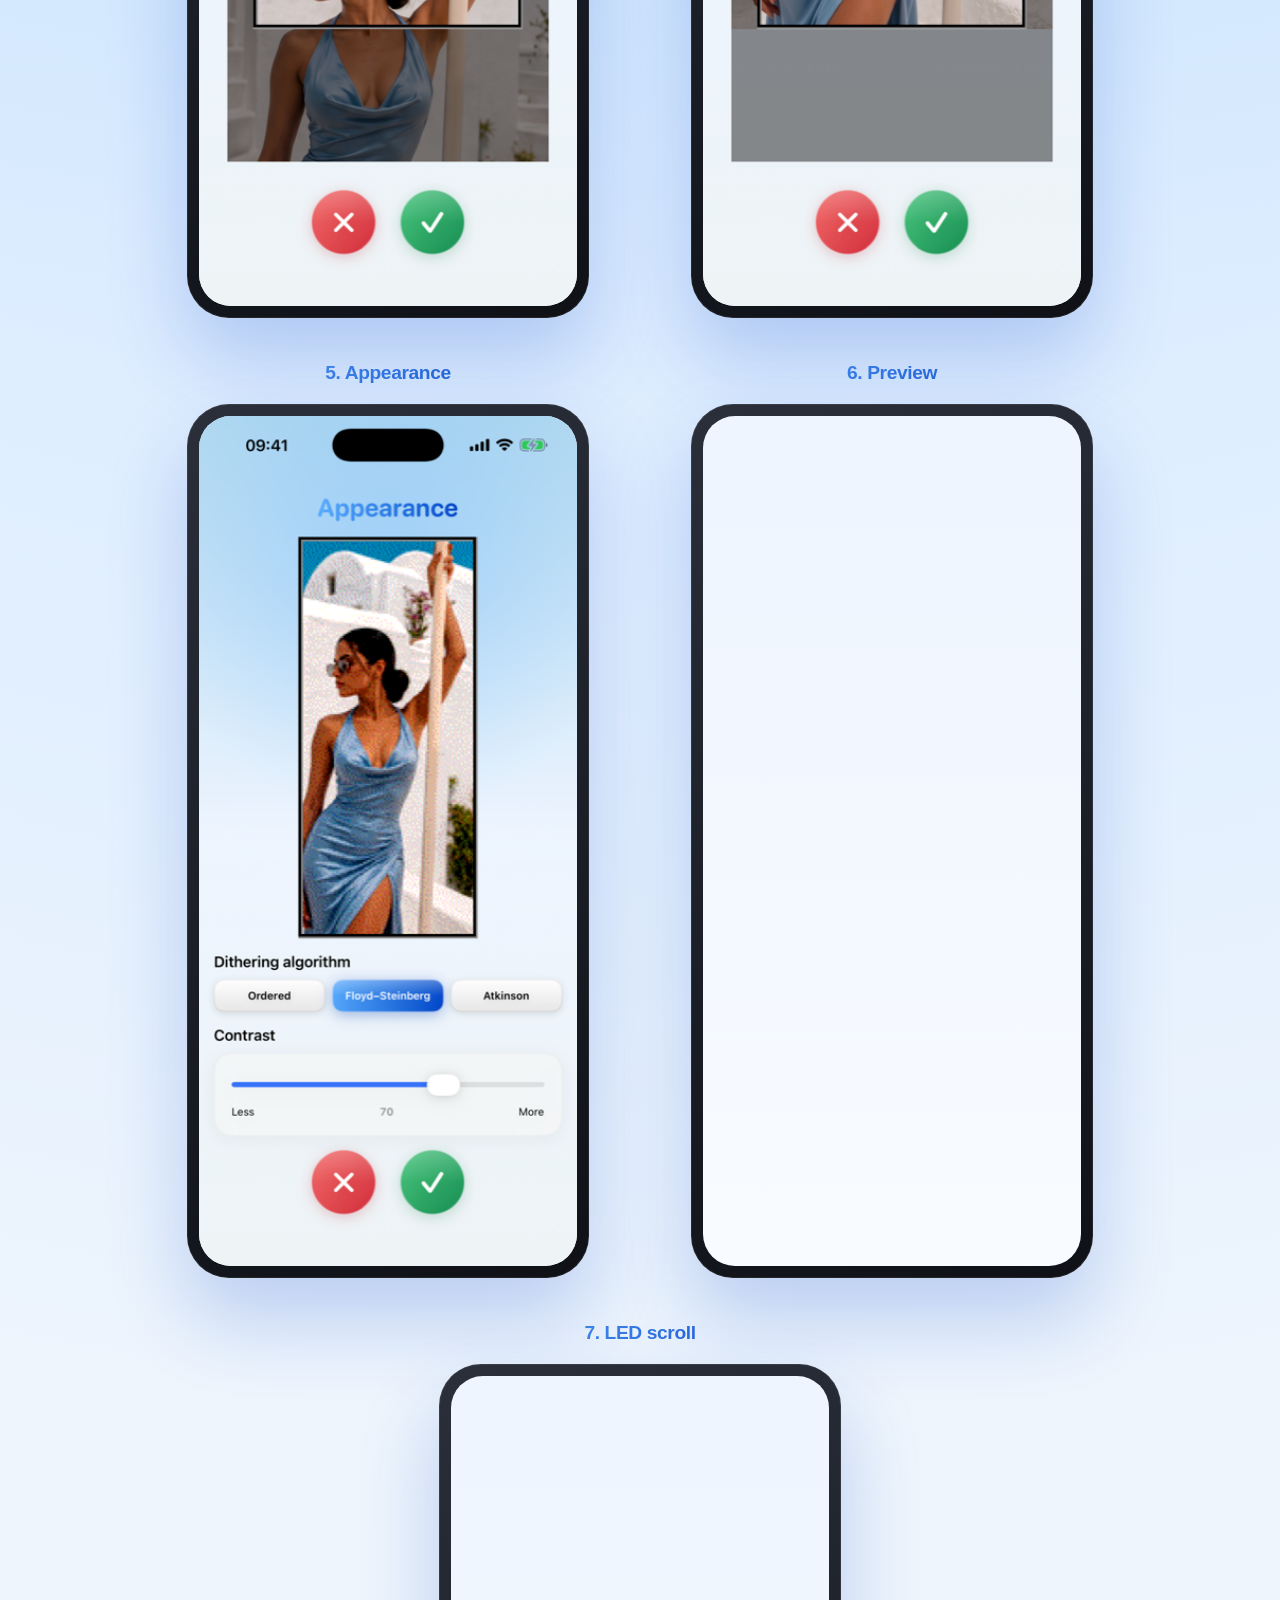
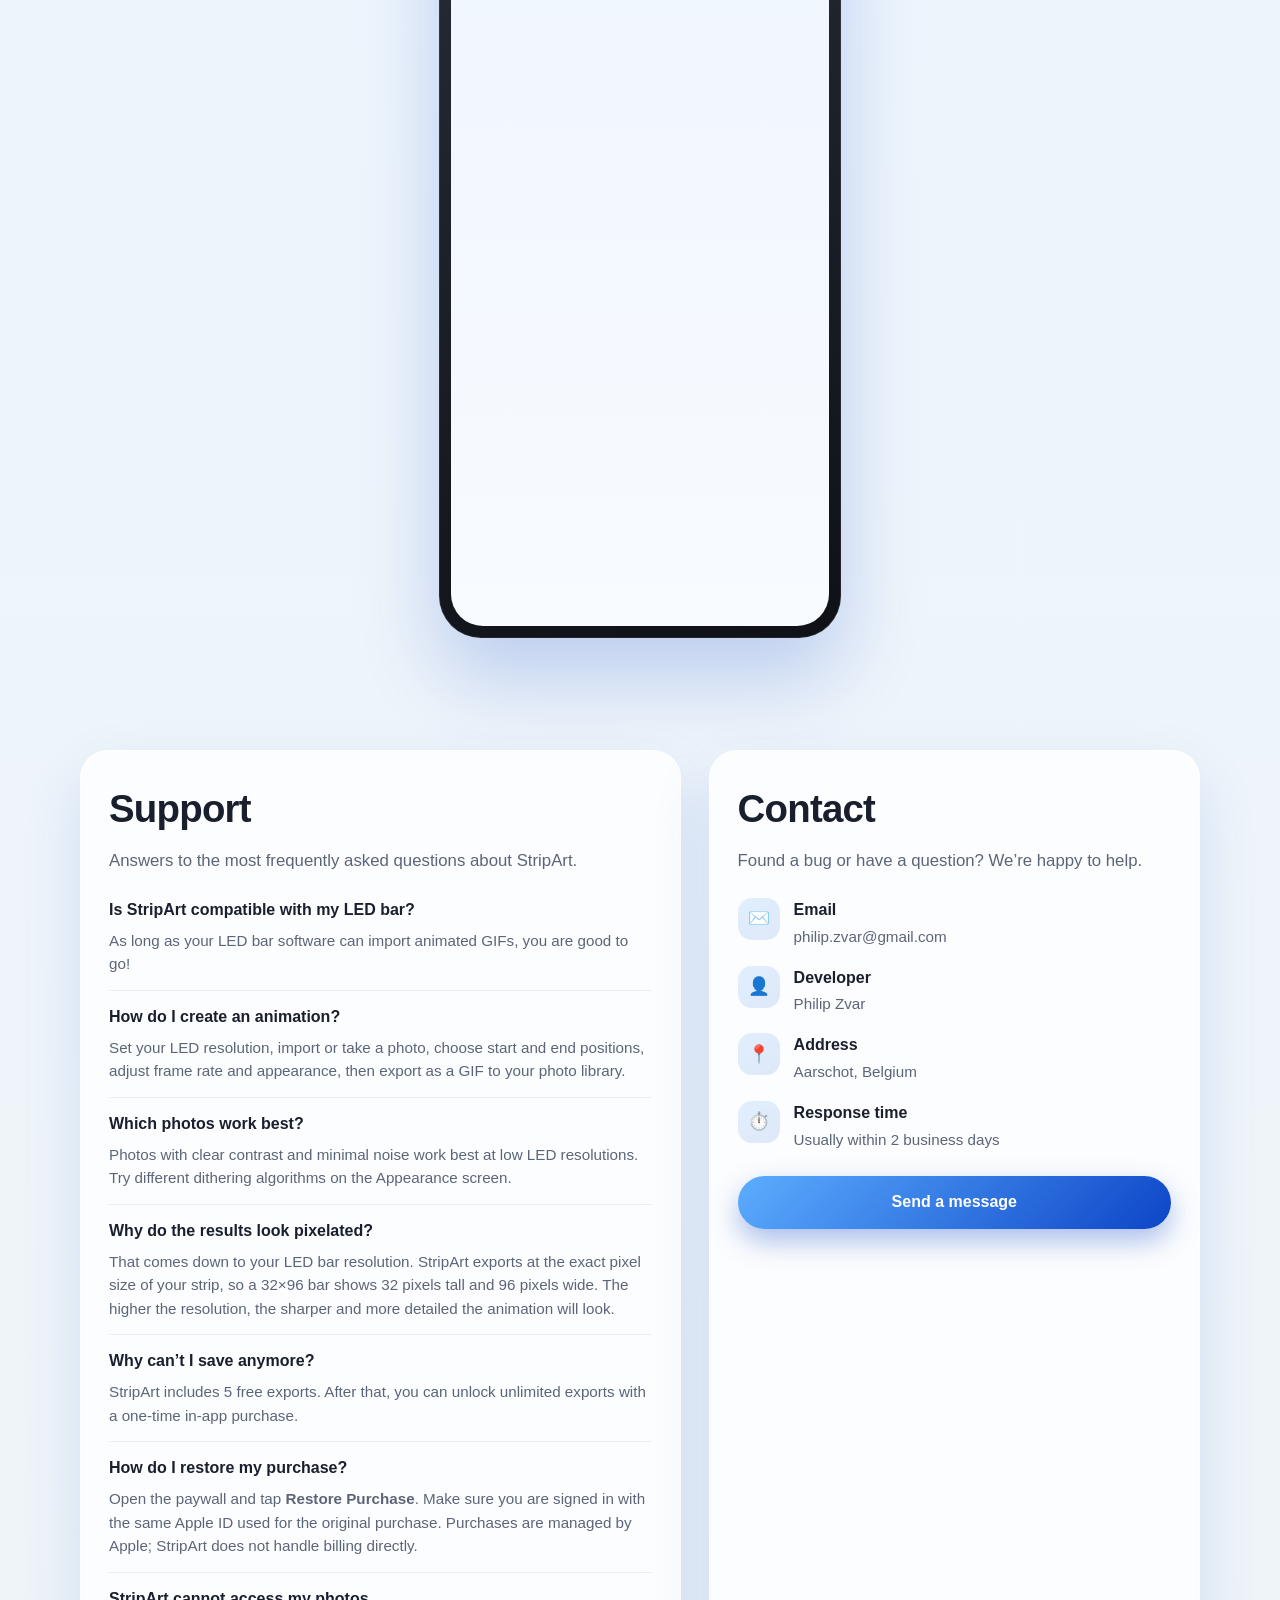
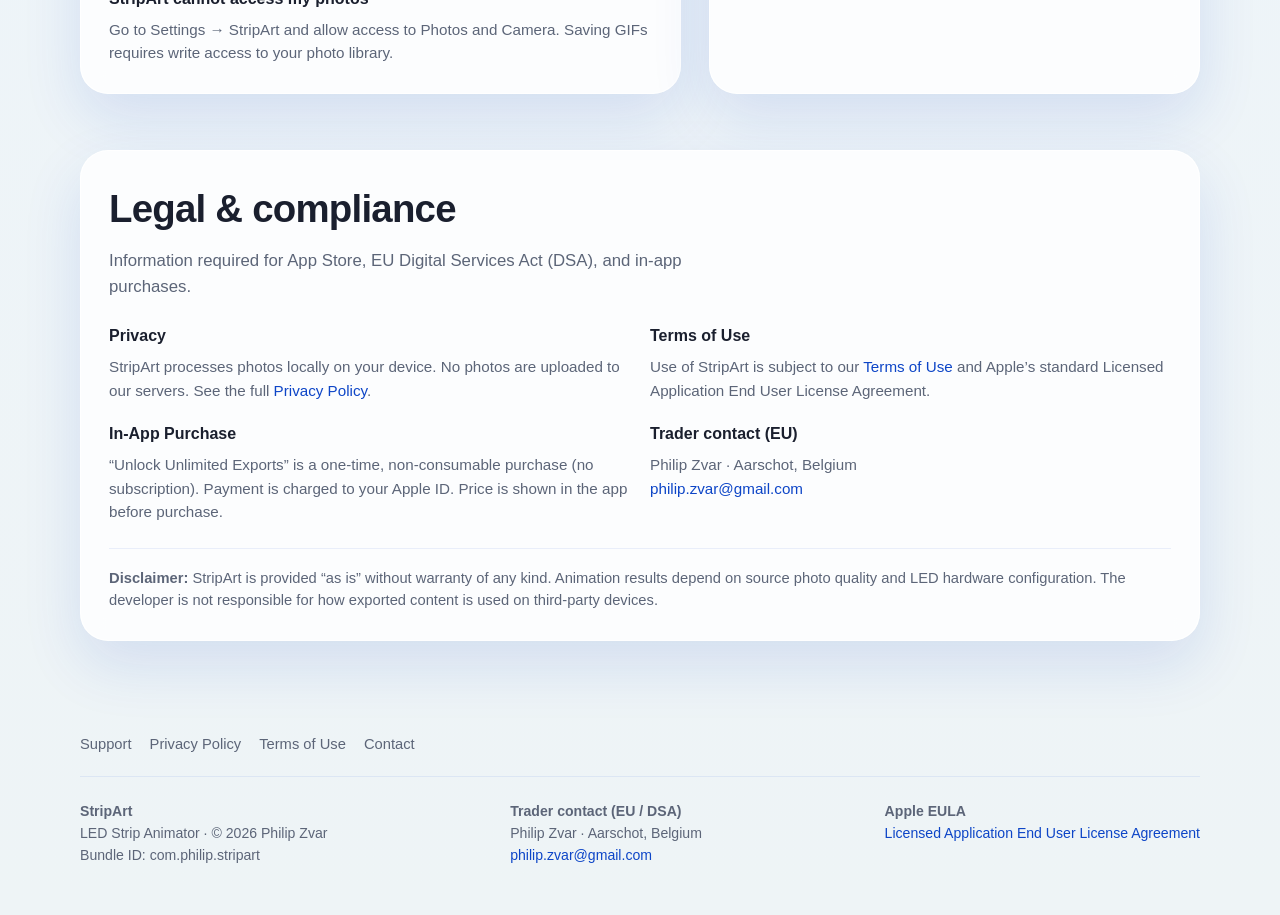
==== commit 307fe790: "Restore descriptive captions above screenshot cards. Co-authored-by: Cursor <cursoragent@cursor.com>" ====
--- a/index.html
+++ b/index.html
@@ -67,7 +67,7 @@
 
         <div class="screenshots-grid">
           <figure class="screenshot-card">
-            <figcaption>02</figcaption>
+            <figcaption>1. Setup</figcaption>
             <div class="phone-frame">
               <div class="phone-screen">
                 <img
@@ -84,7 +84,7 @@
           </figure>
 
           <figure class="screenshot-card">
-            <figcaption>2.5</figcaption>
+            <figcaption>2. Tips</figcaption>
             <div class="phone-frame">
               <div class="phone-screen">
                 <img
@@ -101,7 +101,7 @@
           </figure>
 
           <figure class="screenshot-card">
-            <figcaption>3</figcaption>
+            <figcaption>3. Starting view</figcaption>
             <div class="phone-frame">
               <div class="phone-screen">
                 <img
@@ -118,7 +118,7 @@
           </figure>
 
           <figure class="screenshot-card">
-            <figcaption>3.5</figcaption>
+            <figcaption>4. Ending view</figcaption>
             <div class="phone-frame">
               <div class="phone-screen">
                 <img
@@ -135,7 +135,7 @@
           </figure>
 
           <figure class="screenshot-card">
-            <figcaption>4</figcaption>
+            <figcaption>5. Appearance</figcaption>
             <div class="phone-frame">
               <div class="phone-screen">
                 <img
@@ -152,7 +152,7 @@
           </figure>
 
           <figure class="screenshot-card">
-            <figcaption>4.5</figcaption>
+            <figcaption>6. Preview</figcaption>
             <div class="phone-frame">
               <div class="phone-screen">
                 <video autoplay loop muted playsinline preload="auto" aria-label="StripArt preview animation">
@@ -164,7 +164,7 @@
           </figure>
 
           <figure class="screenshot-card">
-            <figcaption>05</figcaption>
+            <figcaption>7. LED scroll</figcaption>
             <div class="phone-frame">
               <div class="phone-screen">
                 <video autoplay loop muted playsinline preload="auto" aria-label="StripArt LED scroll animation">
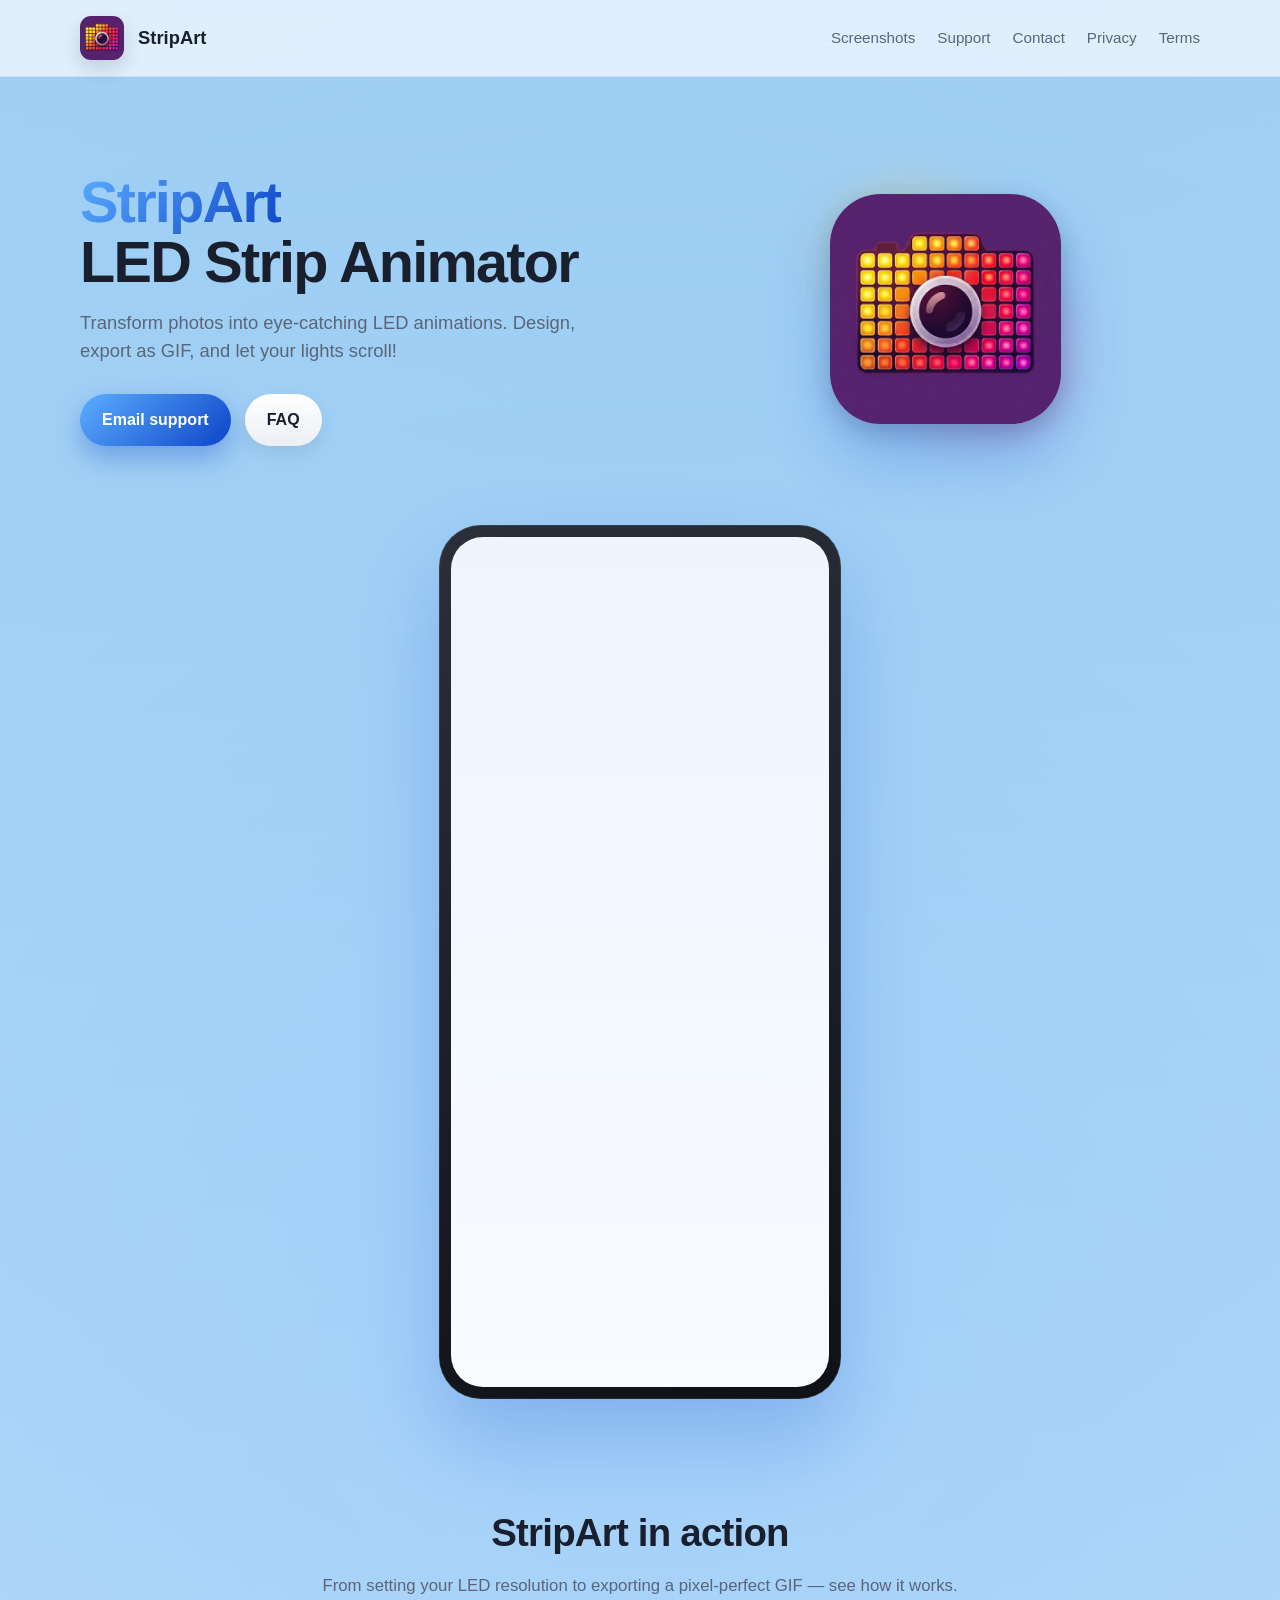
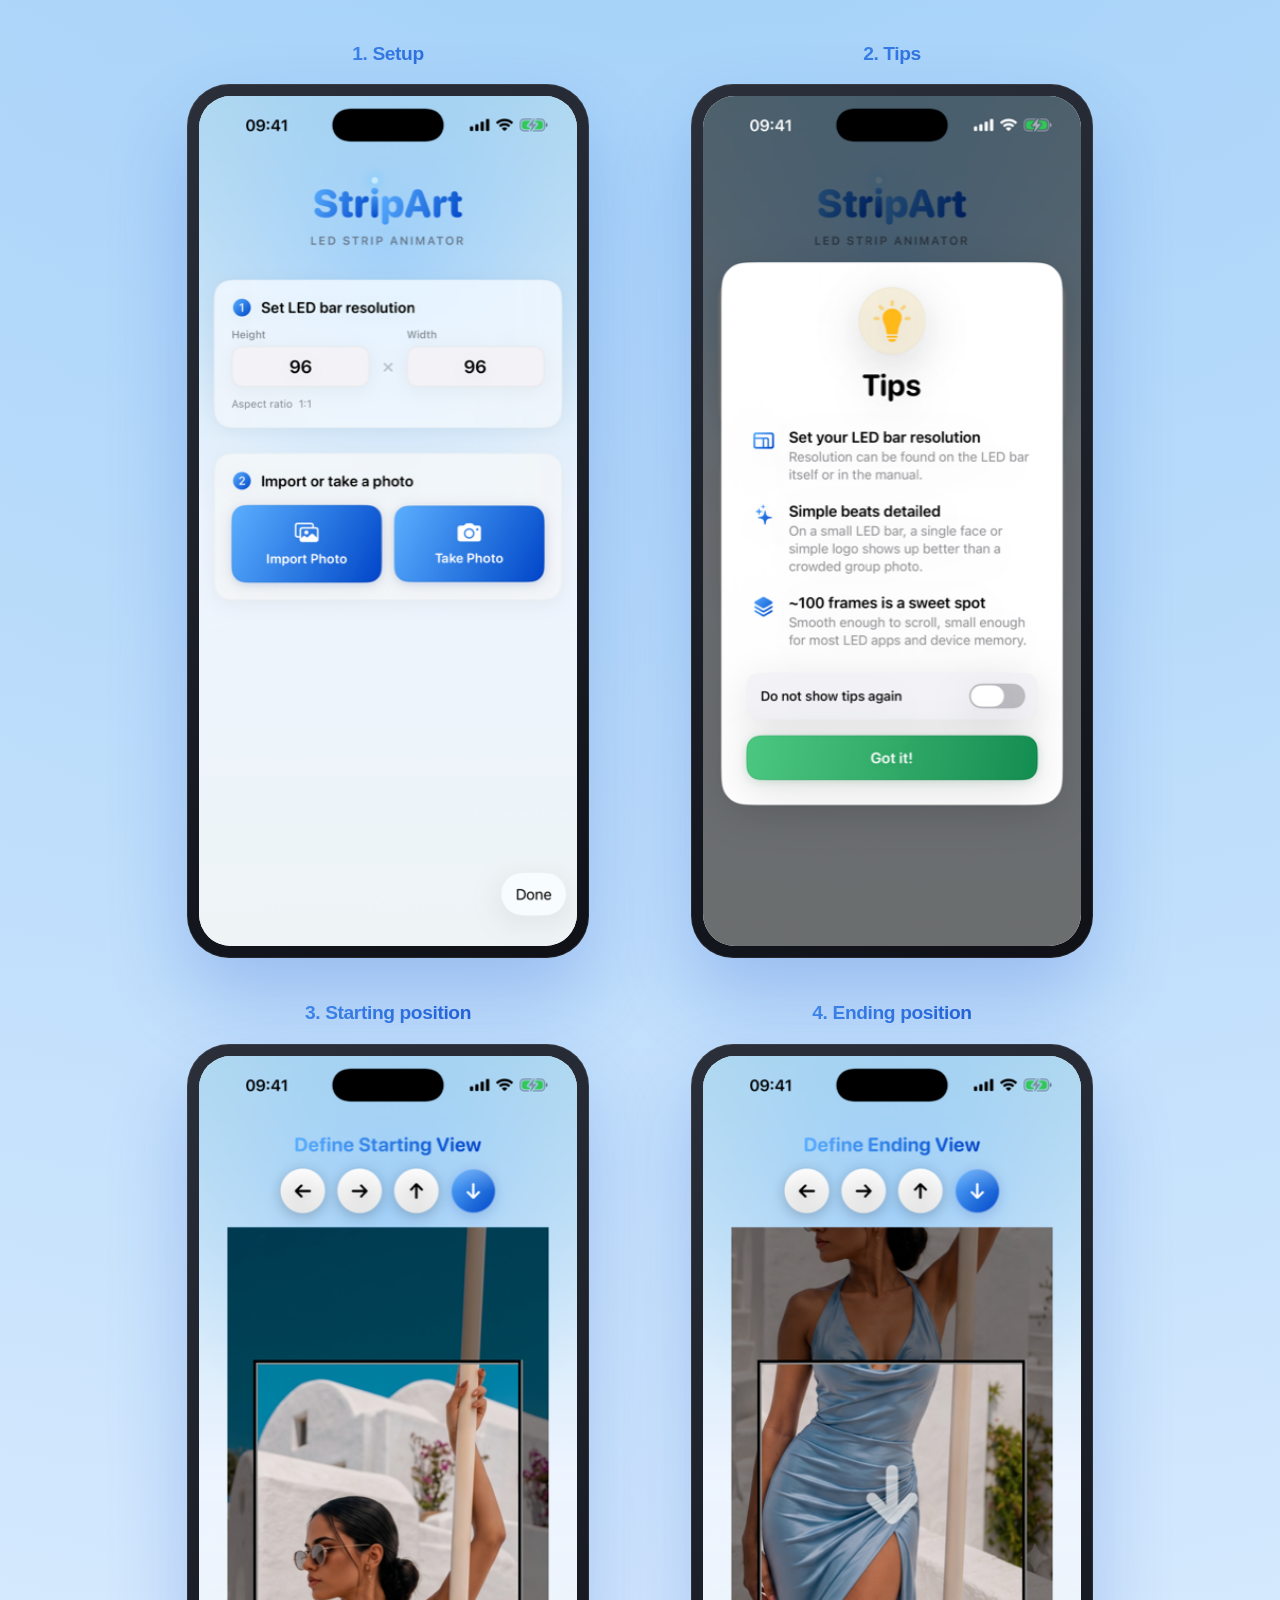
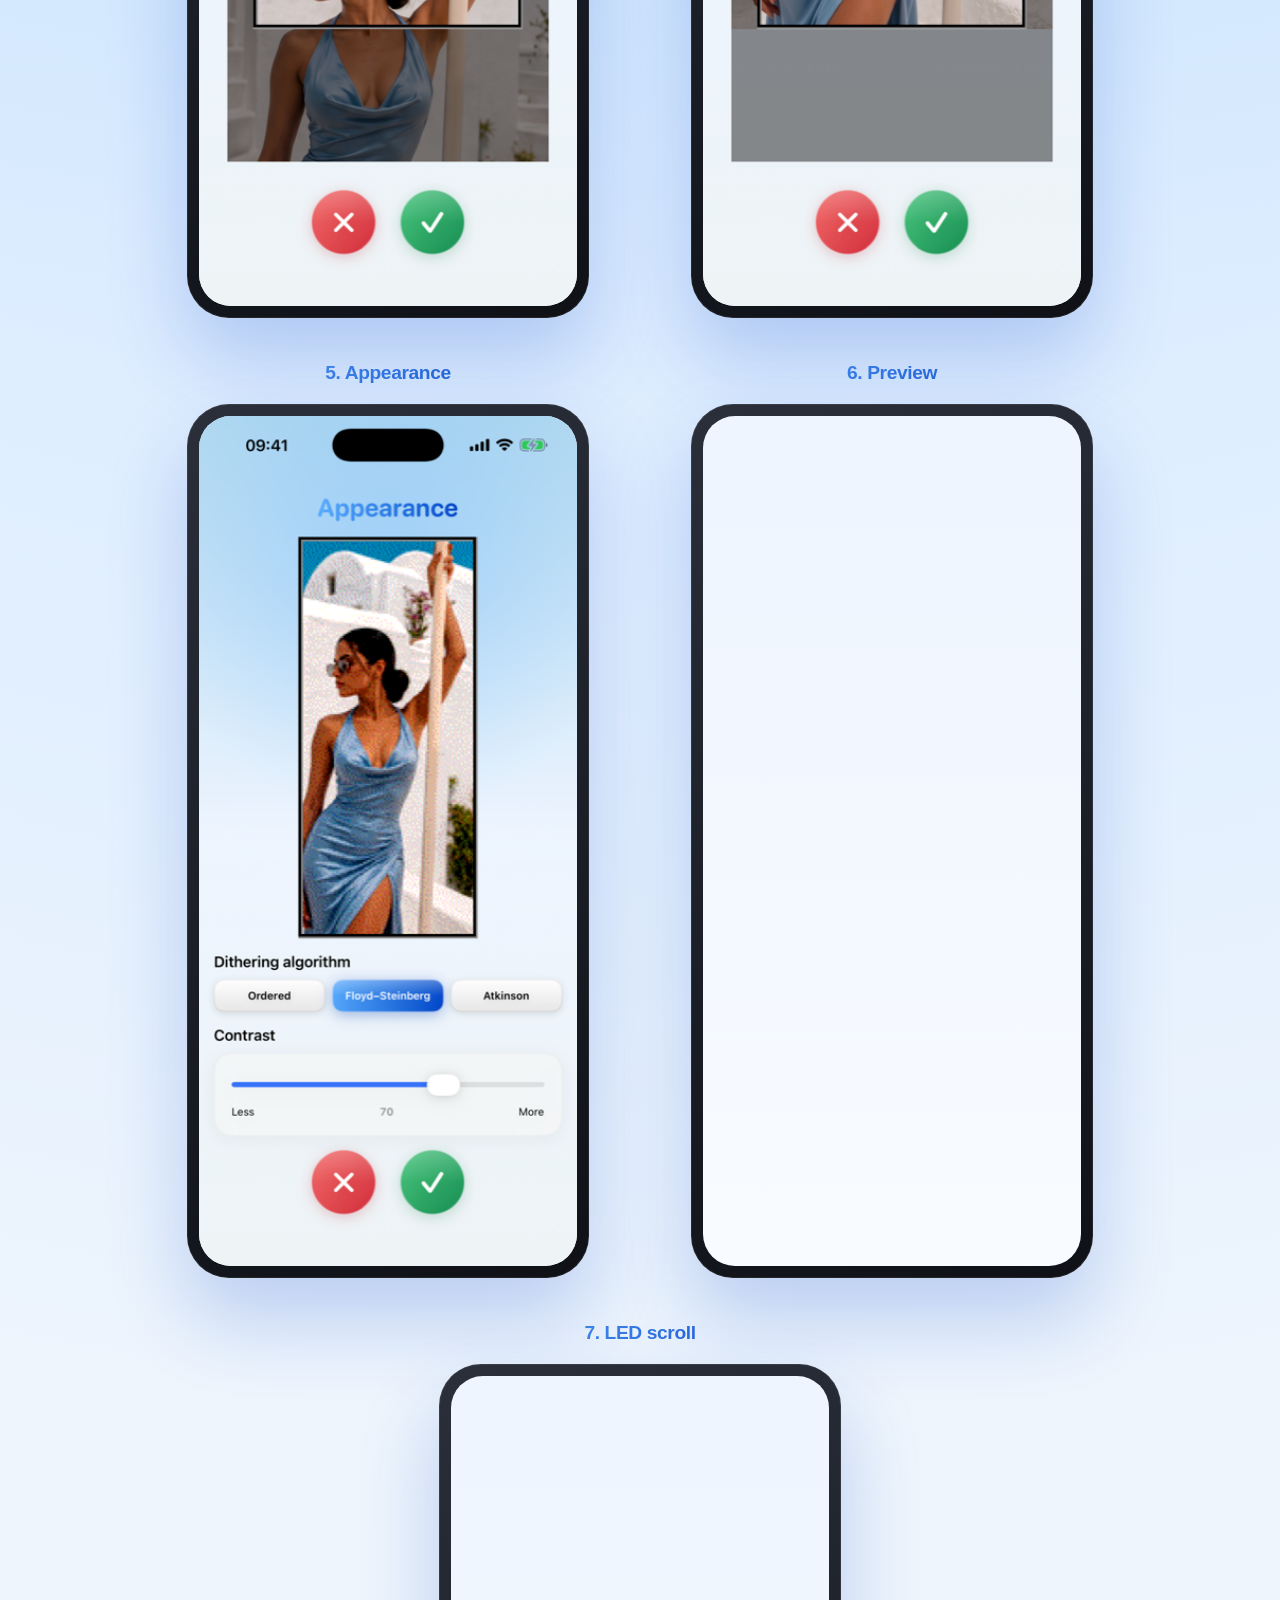
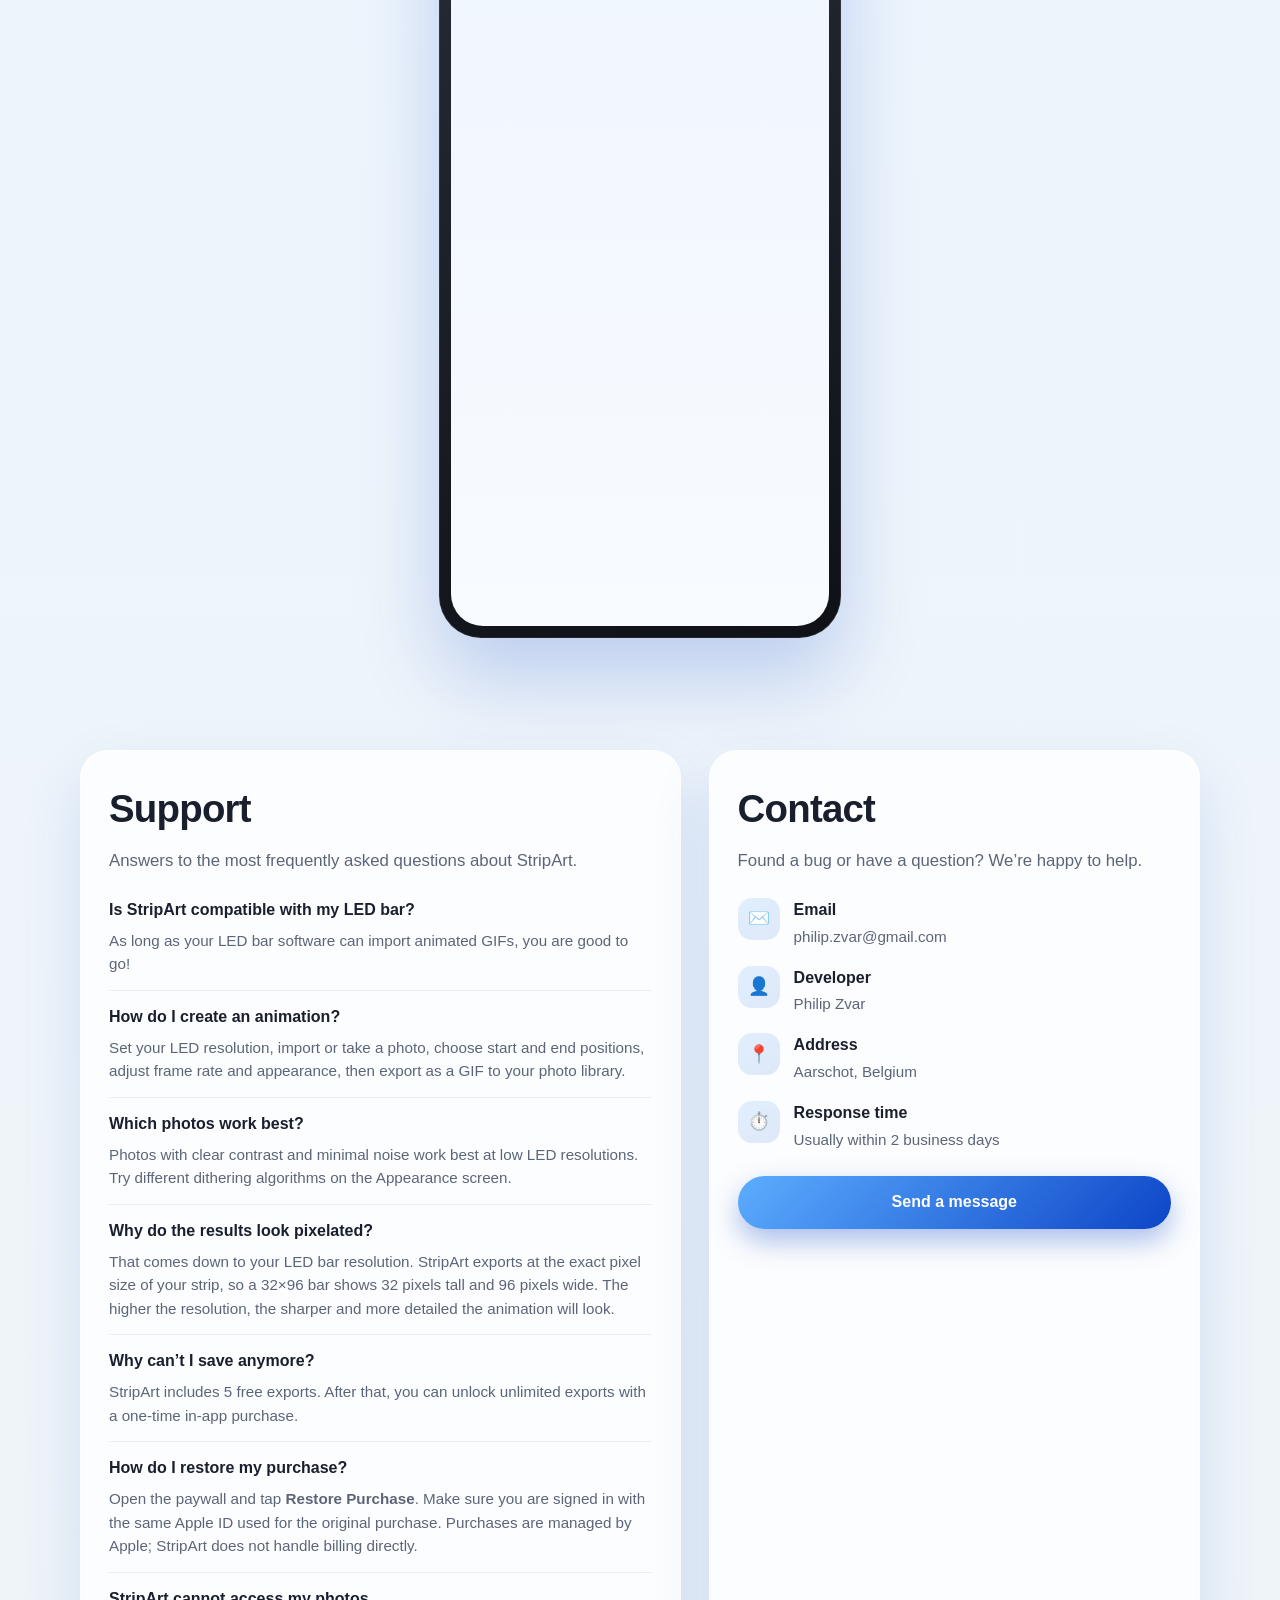
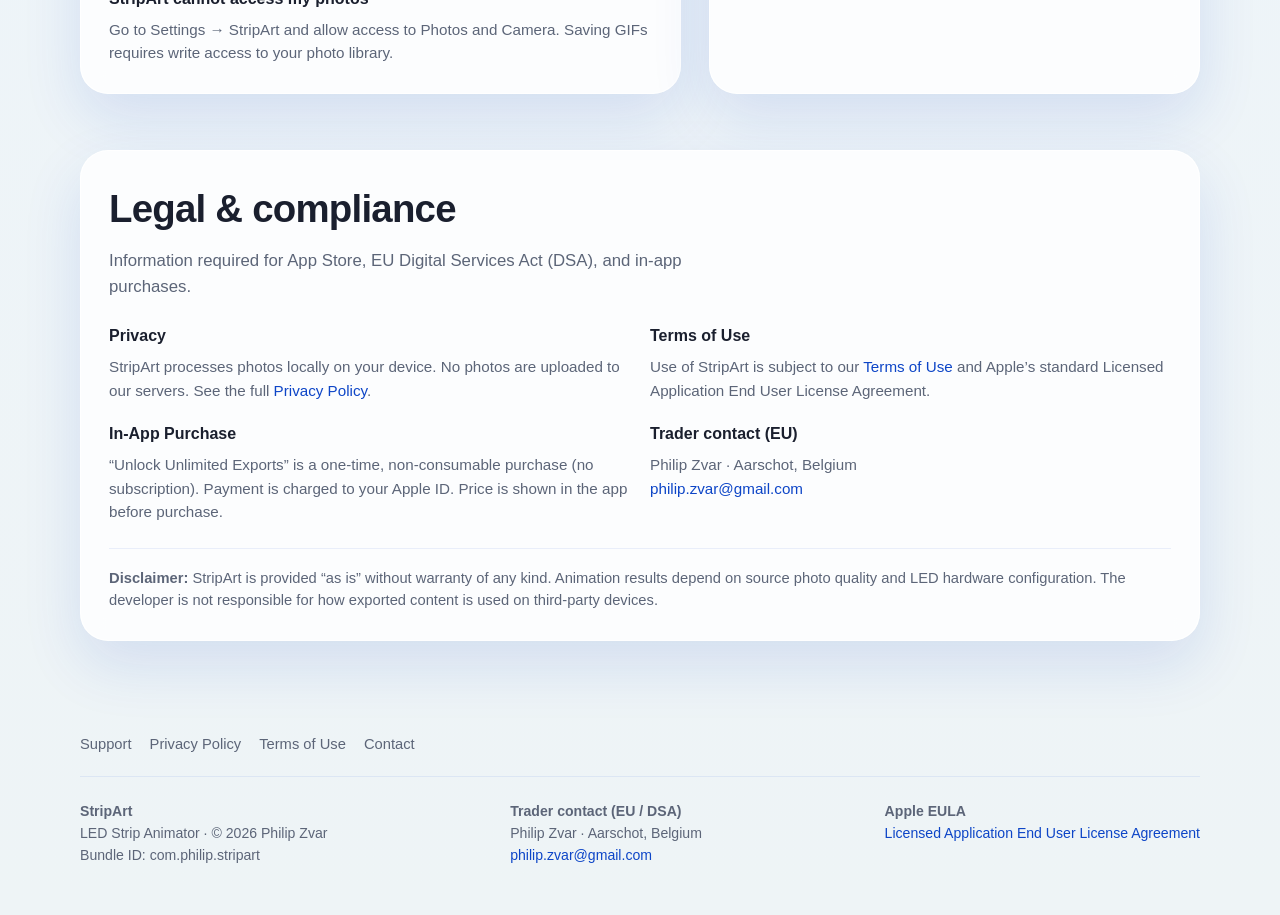
==== commit 51f9844e: "Rename screenshot captions to starting and ending position. Co-authored-by: Cursor <cursoragent@curs" ====
--- a/index.html
+++ b/index.html
@@ -101,7 +101,7 @@
           </figure>
 
           <figure class="screenshot-card">
-            <figcaption>3. Starting view</figcaption>
+            <figcaption>3. Starting position</figcaption>
             <div class="phone-frame">
               <div class="phone-screen">
                 <img
@@ -118,7 +118,7 @@
           </figure>
 
           <figure class="screenshot-card">
-            <figcaption>4. Ending view</figcaption>
+            <figcaption>4. Ending position</figcaption>
             <div class="phone-frame">
               <div class="phone-screen">
                 <img
